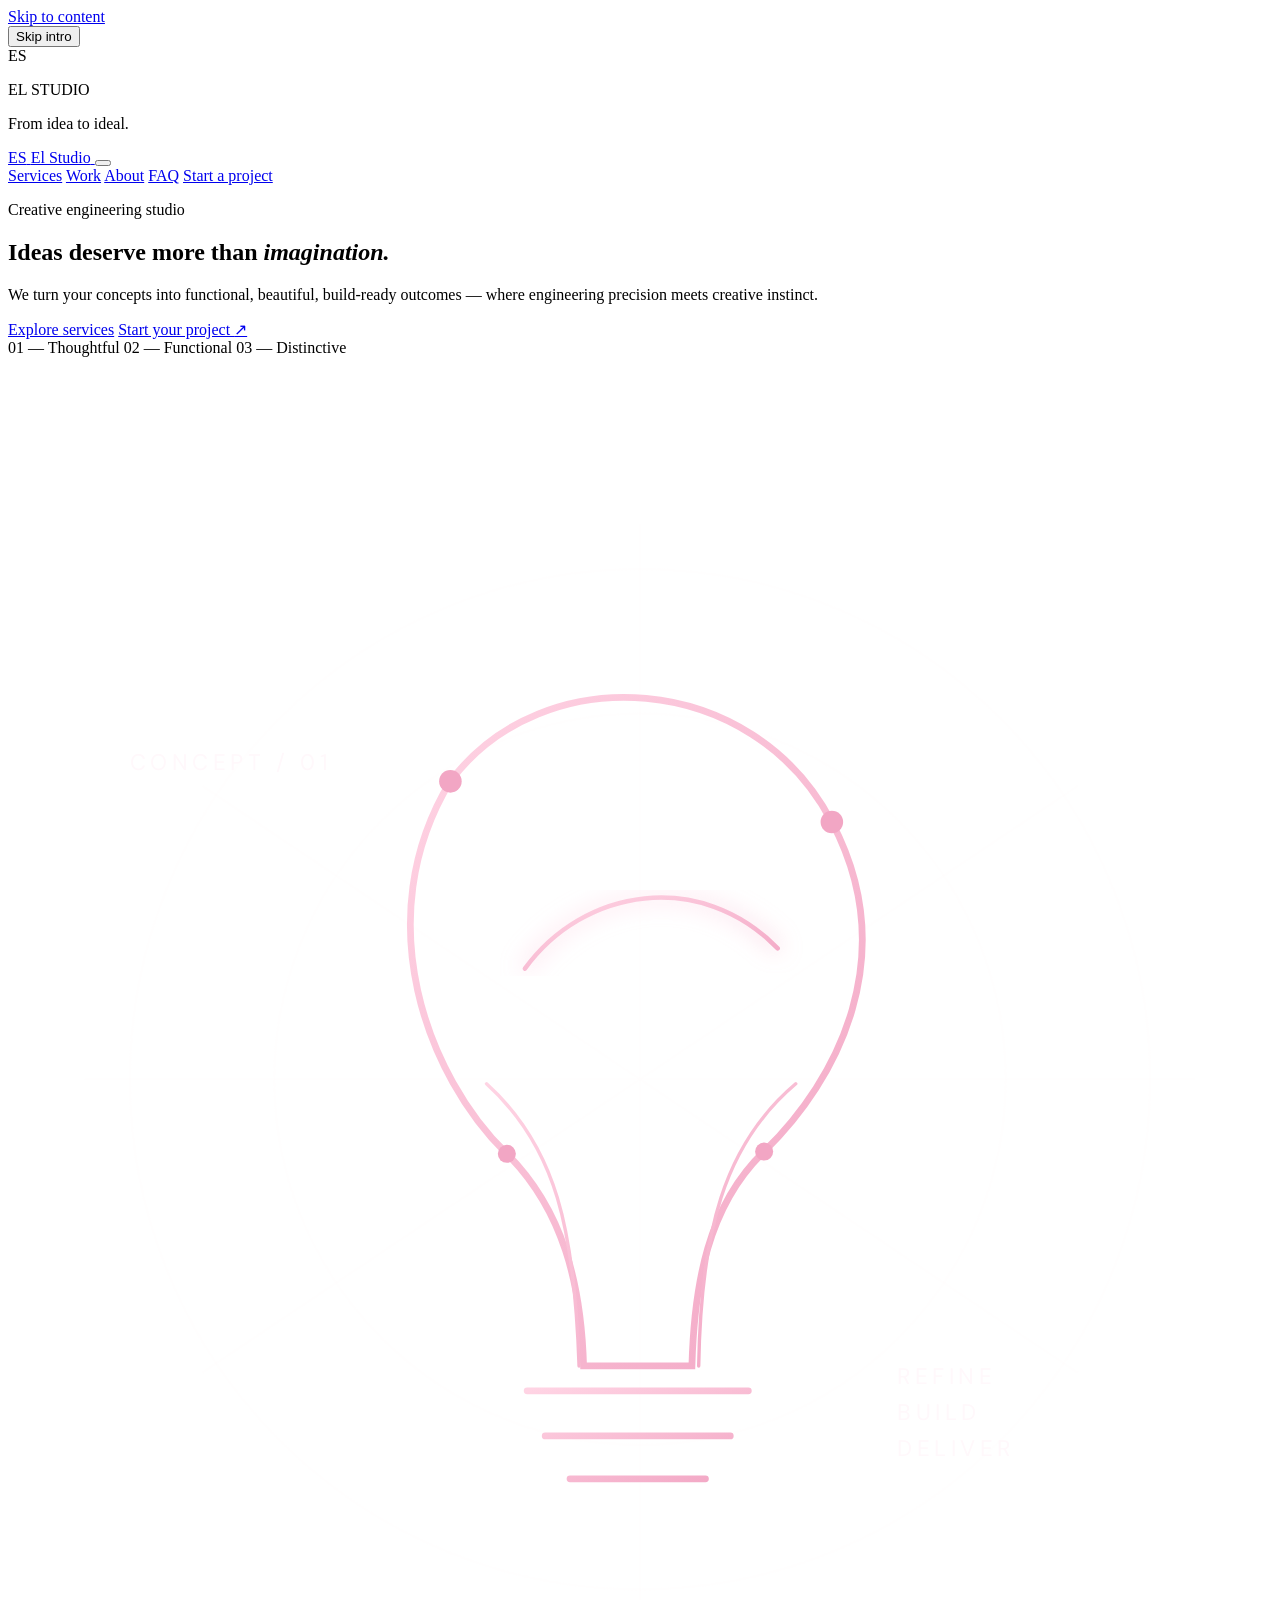
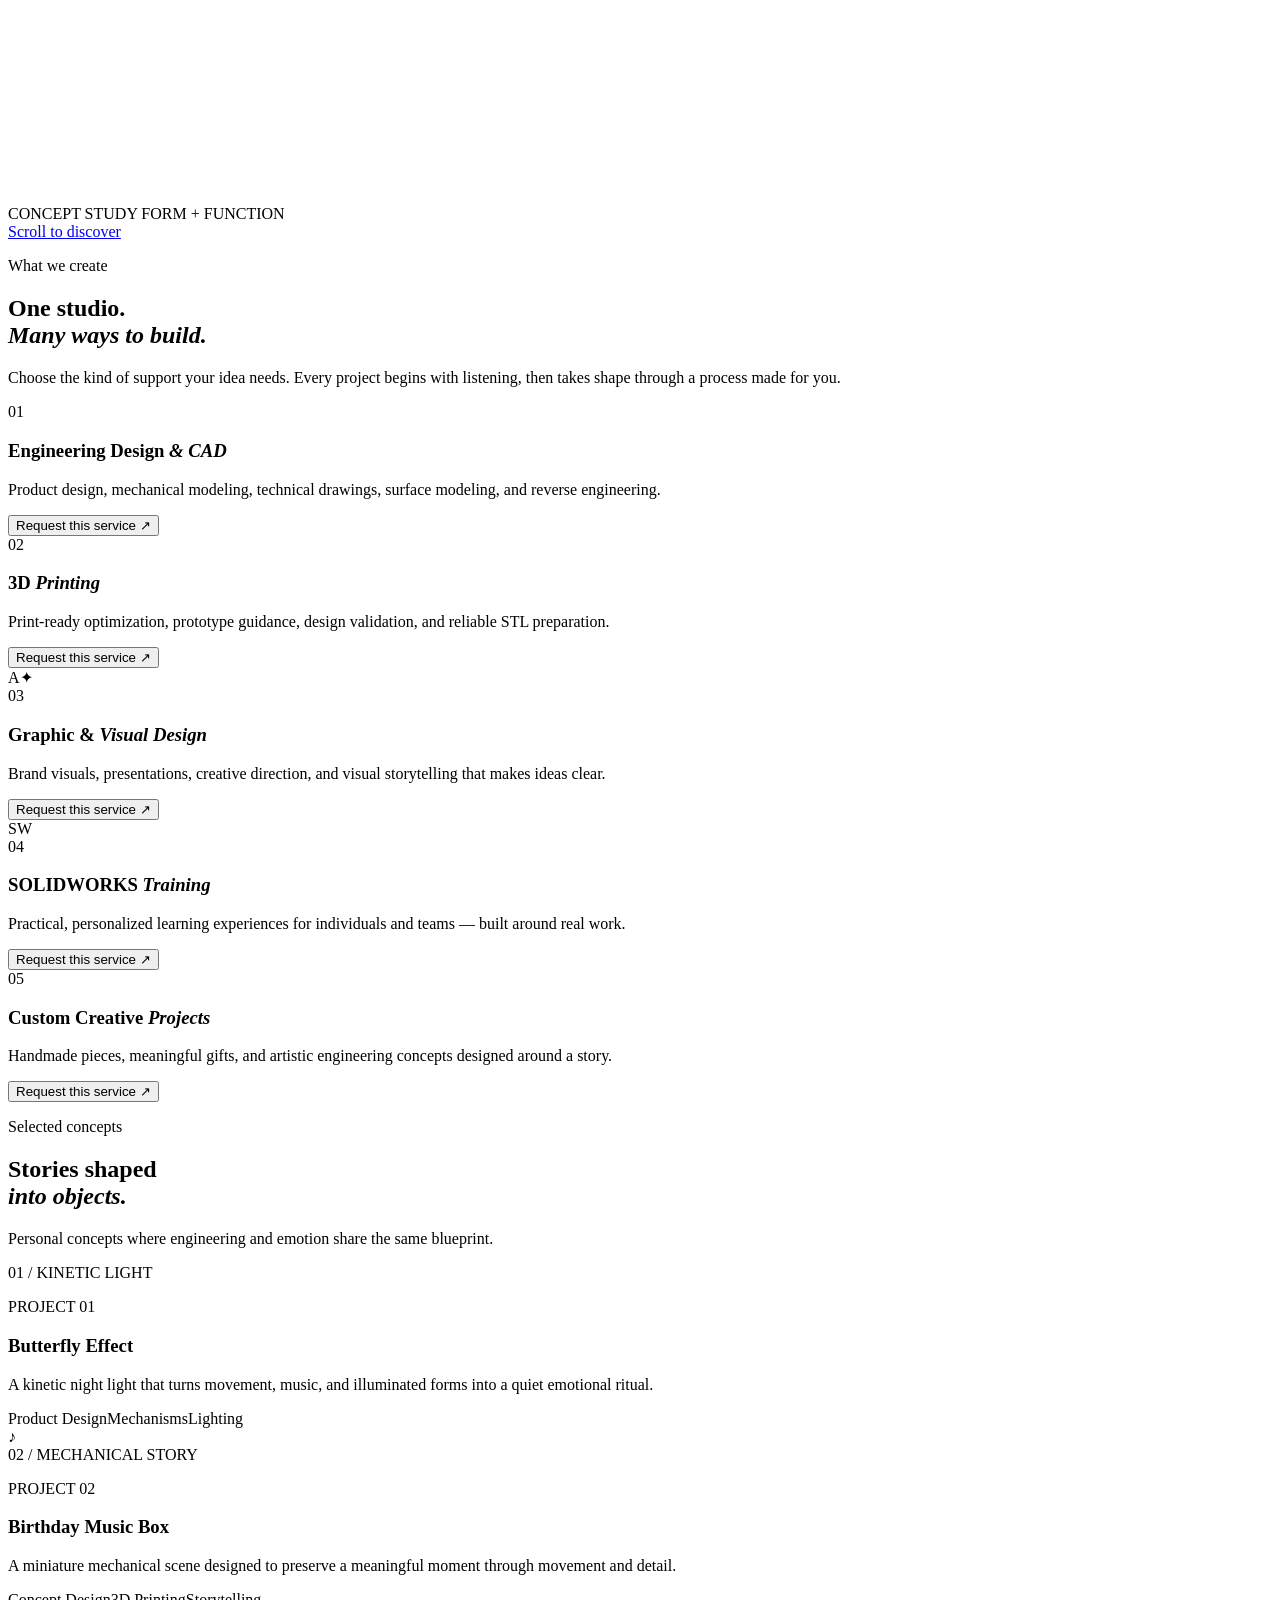
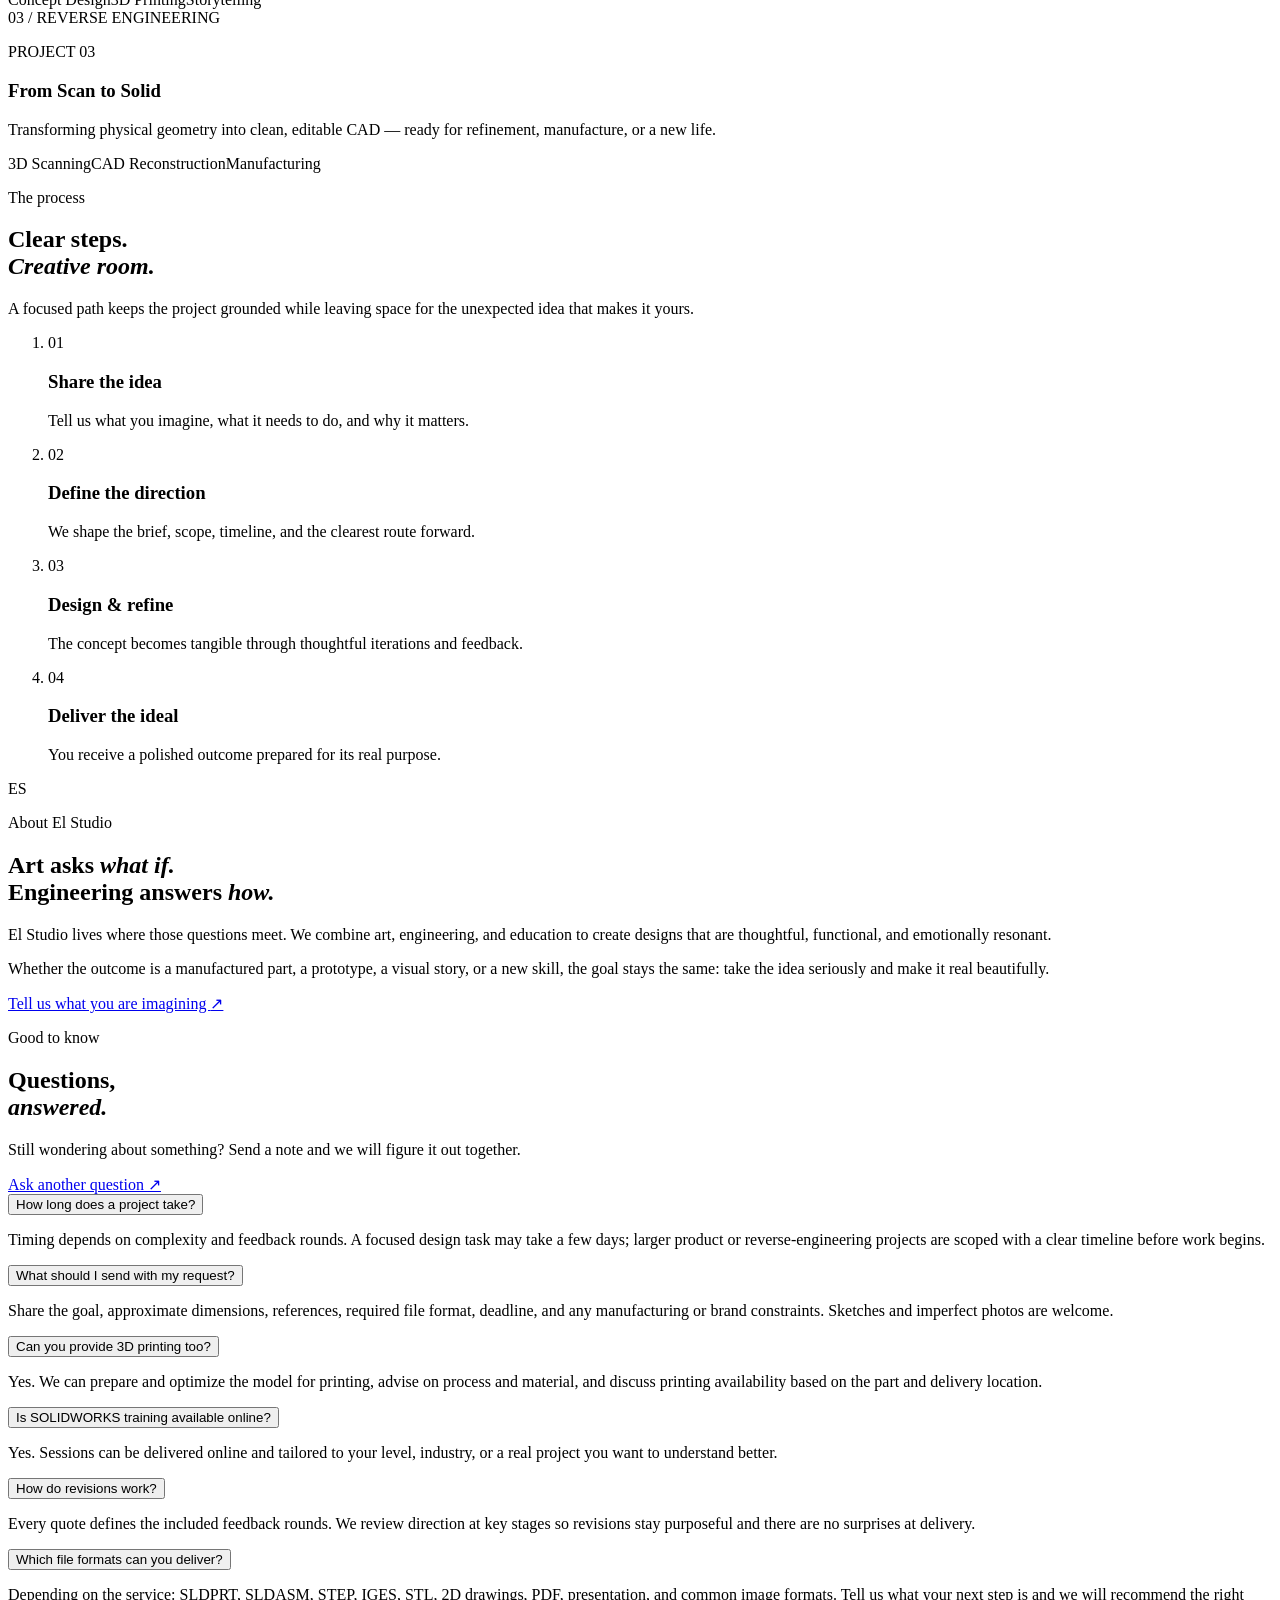
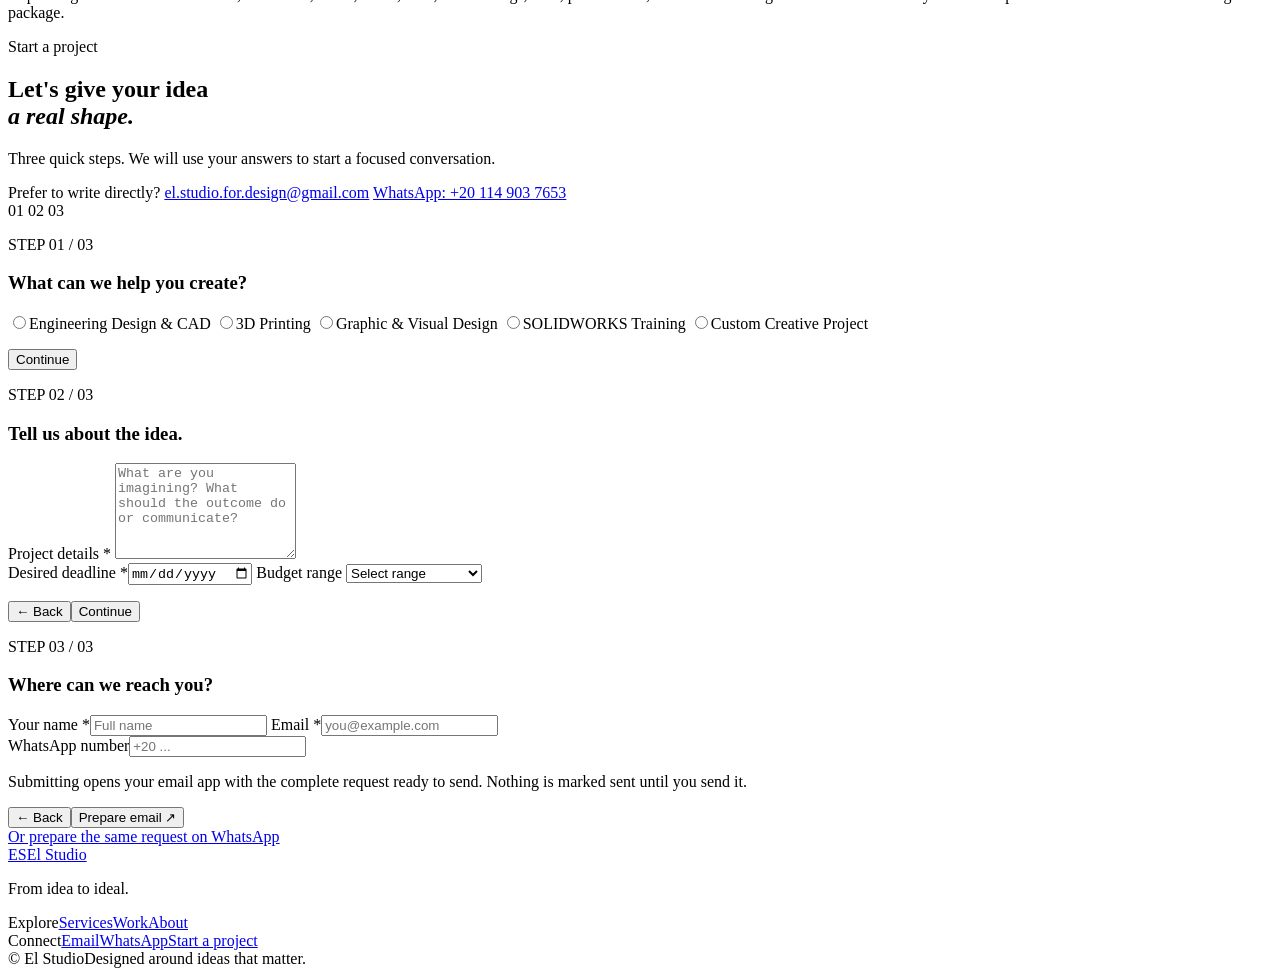
==== index.html @ f514ddbc "Add index.html for El Studio website" ====
<!doctype html>
<html lang="en">
  <head>
    <meta charset="UTF-8" />
    <meta name="viewport" content="width=device-width, initial-scale=1.0" />
    <meta name="theme-color" content="#0b0b0f" />
    <meta
      name="description"
      content="El Studio turns ideas into functional, beautiful, build-ready outcomes through engineering design, 3D printing, visual design, training, and custom creative projects."
    />
    <meta property="og:title" content="El Studio — From idea to ideal" />
    <meta
      property="og:description"
      content="Creative engineering, design, prototyping, and practical training."
    />
    <meta property="og:type" content="website" />
    <title>El Studio — From idea to ideal</title>
    <link rel="preconnect" href="https://fonts.googleapis.com" />
    <link rel="preconnect" href="https://fonts.gstatic.com" crossorigin />
    <link
      href="https://fonts.googleapis.com/css2?family=DM+Sans:wght@400;500;600&family=DM+Serif+Display:ital@0;1&display=swap"
      rel="stylesheet"
    />
    <link rel="stylesheet" href="styles.css" />
  </head>
  <body>
    <a class="skip-link" href="#main">Skip to content</a>

    <div class="intro" id="intro" aria-label="El Studio introduction">
      <button class="intro__skip" id="intro-skip" type="button">Skip intro</button>
      <div class="intro__grid" aria-hidden="true"></div>
      <div class="intro__content">
        <div class="monogram monogram--intro" aria-hidden="true">
          <span>E</span><i></i><span>S</span>
        </div>
        <p class="intro__name">EL STUDIO</p>
        <p class="intro__tagline">From idea to ideal.</p>
      </div>
    </div>

    <header class="site-header" id="site-header">
      <a class="brand" href="#home" aria-label="El Studio home">
        <span class="brand__mark" aria-hidden="true">ES</span>
        <span class="brand__wordmark">El Studio</span>
      </a>
      <button
        class="menu-toggle"
        id="menu-toggle"
        type="button"
        aria-expanded="false"
        aria-controls="site-nav"
        aria-label="Open navigation"
      >
        <span></span><span></span>
      </button>
      <nav class="site-nav" id="site-nav" aria-label="Main navigation">
        <a href="#services">Services</a>
        <a href="#work">Work</a>
        <a href="#about">About</a>
        <a href="#faq">FAQ</a>
        <a class="nav-cta" href="#start">Start a project</a>
      </nav>
    </header>

    <main id="main">
      <section class="hero" id="home">
        <div class="hero__grid" aria-hidden="true"></div>
        <div class="hero__orb hero__orb--one" aria-hidden="true"></div>
        <div class="hero__orb hero__orb--two" aria-hidden="true"></div>
        <div class="container hero__layout">
          <div class="hero__copy reveal">
            <p class="eyebrow"><span></span> Creative engineering studio</p>
            <h1>Ideas deserve more than <em>imagination.</em></h1>
            <p class="hero__lede">
              We turn your concepts into functional, beautiful, build-ready outcomes —
              where engineering precision meets creative instinct.
            </p>
            <div class="hero__actions">
              <a class="button button--pink" href="#services">Explore services</a>
              <a class="button button--ghost" href="#start">Start your project <span>↗</span></a>
            </div>
            <div class="hero__proof" aria-label="Our values">
              <span>01 — Thoughtful</span>
              <span>02 — Functional</span>
              <span>03 — Distinctive</span>
            </div>
          </div>

          <div class="hero-art reveal" aria-label="Abstract engineering drawing">
            <svg viewBox="0 0 560 640" role="img" aria-label="A conceptual product drawn with construction lines">
              <defs>
                <linearGradient id="pinkStroke" x1="0" y1="0" x2="1" y2="1">
                  <stop offset="0" stop-color="#ffd4e4" />
                  <stop offset="1" stop-color="#f2a6c4" />
                </linearGradient>
                <filter id="softGlow">
                  <feGaussianBlur stdDeviation="5" result="blur" />
                  <feMerge><feMergeNode in="blur" /><feMergeNode in="SourceGraphic" /></feMerge>
                </filter>
              </defs>
              <g class="hero-art__construction" fill="none" stroke="rgba(255,248,251,.2)" stroke-width="1">
                <circle cx="280" cy="320" r="226" />
                <circle cx="280" cy="320" r="162" />
                <line x1="34" y1="320" x2="526" y2="320" />
                <line x1="280" y1="74" x2="280" y2="566" />
                <path d="M86 190 474 450M86 450 474 190" />
              </g>
              <g class="hero-art__object" fill="none" stroke="url(#pinkStroke)" stroke-linecap="round">
                <path d="M196 188C237 133 330 139 365 206c31 59 3 114-30 146-25 24-31 59-32 95h-48c-1-36-9-69-34-94-35-34-62-104-25-165Z" stroke-width="3" />
                <path d="M230 458h98M238 478h82M249 497h60" stroke-width="3" />
                <path d="M253 447c-2-60-10-97-41-125M306 447c1-59 11-98 43-125" stroke-width="1.5" />
                <path d="M229 271c26-36 78-44 112-9" stroke-width="2" filter="url(#softGlow)" />
              </g>
              <g fill="#f2a6c4" class="hero-art__points">
                <circle cx="196" cy="188" r="5" /><circle cx="365" cy="206" r="5" />
                <circle cx="221" cy="353" r="4" /><circle cx="335" cy="352" r="4" />
              </g>
              <g class="hero-art__labels" fill="#fff8fb" font-family="DM Sans, sans-serif" font-size="10" letter-spacing="2">
                <text x="54" y="183">CONCEPT / 01</text>
                <text x="394" y="455">REFINE</text>
                <text x="394" y="471">BUILD</text>
                <text x="394" y="487">DELIVER</text>
              </g>
            </svg>
            <div class="hero-art__caption">
              <span>CONCEPT STUDY</span>
              <span>FORM + FUNCTION</span>
            </div>
          </div>
        </div>
        <a class="scroll-cue" href="#services"><span>Scroll to discover</span><i></i></a>
      </section>

      <section class="services section" id="services">
        <div class="container">
          <div class="section-heading reveal">
            <div>
              <p class="eyebrow eyebrow--dark"><span></span> What we create</p>
              <h2>One studio.<br /><em>Many ways to build.</em></h2>
            </div>
            <p>
              Choose the kind of support your idea needs. Every project begins with
              listening, then takes shape through a process made for you.
            </p>
          </div>

          <div class="service-grid">
            <article class="service-card service-card--featured reveal">
              <div class="service-card__visual visual-cad" aria-hidden="true">
                <span class="visual-cad__cube"></span><i></i><b></b>
              </div>
              <div class="service-card__number">01</div>
              <h3>Engineering Design <em>&amp; CAD</em></h3>
              <p>Product design, mechanical modeling, technical drawings, surface modeling, and reverse engineering.</p>
              <button class="service-request" type="button" data-service="Engineering Design & CAD">Request this service <span>↗</span></button>
            </article>

            <article class="service-card reveal">
              <div class="service-card__visual visual-layers" aria-hidden="true"><i></i><i></i><i></i><i></i></div>
              <div class="service-card__number">02</div>
              <h3>3D <em>Printing</em></h3>
              <p>Print-ready optimization, prototype guidance, design validation, and reliable STL preparation.</p>
              <button class="service-request" type="button" data-service="3D Printing">Request this service <span>↗</span></button>
            </article>

            <article class="service-card reveal">
              <div class="service-card__visual visual-type" aria-hidden="true"><span>A</span><span>✦</span></div>
              <div class="service-card__number">03</div>
              <h3>Graphic &amp; <em>Visual Design</em></h3>
              <p>Brand visuals, presentations, creative direction, and visual storytelling that makes ideas clear.</p>
              <button class="service-request" type="button" data-service="Graphic & Visual Design">Request this service <span>↗</span></button>
            </article>

            <article class="service-card reveal">
              <div class="service-card__visual visual-orbit" aria-hidden="true"><i></i><i></i><span>SW</span></div>
              <div class="service-card__number">04</div>
              <h3>SOLIDWORKS <em>Training</em></h3>
              <p>Practical, personalized learning experiences for individuals and teams — built around real work.</p>
              <button class="service-request" type="button" data-service="SOLIDWORKS Training">Request this service <span>↗</span></button>
            </article>

            <article class="service-card service-card--wide reveal">
              <div class="service-card__visual visual-butterfly" aria-hidden="true"><i></i><i></i><span></span></div>
              <div class="service-card__number">05</div>
              <div>
                <h3>Custom Creative <em>Projects</em></h3>
                <p>Handmade pieces, meaningful gifts, and artistic engineering concepts designed around a story.</p>
              </div>
              <button class="service-request" type="button" data-service="Custom Creative Project">Request this service <span>↗</span></button>
            </article>
          </div>
        </div>
      </section>

      <section class="work section section--dark" id="work">
        <div class="container">
          <div class="section-heading section-heading--dark reveal">
            <div>
              <p class="eyebrow"><span></span> Selected concepts</p>
              <h2>Stories shaped<br /><em>into objects.</em></h2>
            </div>
            <p>Personal concepts where engineering and emotion share the same blueprint.</p>
          </div>

          <div class="work-list">
            <article class="work-card reveal">
              <div class="work-card__art art-butterfly" aria-hidden="true">
                <div class="art-butterfly__wing art-butterfly__wing--left"></div>
                <div class="art-butterfly__wing art-butterfly__wing--right"></div>
                <div class="art-butterfly__body"></div>
                <div class="art-butterfly__orb"></div>
                <span>01 / KINETIC LIGHT</span>
              </div>
              <div class="work-card__copy">
                <p class="work-card__index">PROJECT 01</p>
                <h3>Butterfly Effect</h3>
                <p>A kinetic night light that turns movement, music, and illuminated forms into a quiet emotional ritual.</p>
                <div class="tags"><span>Product Design</span><span>Mechanisms</span><span>Lighting</span></div>
              </div>
            </article>

            <article class="work-card work-card--reverse reveal">
              <div class="work-card__art art-music" aria-hidden="true">
                <div class="art-music__stage"></div><div class="art-music__gift"></div>
                <div class="art-music__dome"></div><div class="art-music__note">♪</div>
                <span>02 / MECHANICAL STORY</span>
              </div>
              <div class="work-card__copy">
                <p class="work-card__index">PROJECT 02</p>
                <h3>Birthday Music Box</h3>
                <p>A miniature mechanical scene designed to preserve a meaningful moment through movement and detail.</p>
                <div class="tags"><span>Concept Design</span><span>3D Printing</span><span>Storytelling</span></div>
              </div>
            </article>

            <article class="work-card reveal">
              <div class="work-card__art art-scan" aria-hidden="true">
                <div class="art-scan__mesh"></div><div class="art-scan__solid"></div><div class="art-scan__beam"></div>
                <span>03 / REVERSE ENGINEERING</span>
              </div>
              <div class="work-card__copy">
                <p class="work-card__index">PROJECT 03</p>
                <h3>From Scan to Solid</h3>
                <p>Transforming physical geometry into clean, editable CAD — ready for refinement, manufacture, or a new life.</p>
                <div class="tags"><span>3D Scanning</span><span>CAD Reconstruction</span><span>Manufacturing</span></div>
              </div>
            </article>
          </div>
        </div>
      </section>

      <section class="process section" id="process">
        <div class="container">
          <div class="section-heading reveal">
            <div>
              <p class="eyebrow eyebrow--dark"><span></span> The process</p>
              <h2>Clear steps.<br /><em>Creative room.</em></h2>
            </div>
            <p>A focused path keeps the project grounded while leaving space for the unexpected idea that makes it yours.</p>
          </div>
          <ol class="process-list">
            <li class="reveal"><span>01</span><div><h3>Share the idea</h3><p>Tell us what you imagine, what it needs to do, and why it matters.</p></div></li>
            <li class="reveal"><span>02</span><div><h3>Define the direction</h3><p>We shape the brief, scope, timeline, and the clearest route forward.</p></div></li>
            <li class="reveal"><span>03</span><div><h3>Design &amp; refine</h3><p>The concept becomes tangible through thoughtful iterations and feedback.</p></div></li>
            <li class="reveal"><span>04</span><div><h3>Deliver the ideal</h3><p>You receive a polished outcome prepared for its real purpose.</p></div></li>
          </ol>
        </div>
      </section>

      <section class="about section" id="about">
        <div class="about__line" aria-hidden="true"></div>
        <div class="container about__layout">
          <div class="about__mark reveal" aria-hidden="true"><span>ES</span></div>
          <div class="about__copy reveal">
            <p class="eyebrow"><span></span> About El Studio</p>
            <h2>Art asks <em>what if.</em><br />Engineering answers <em>how.</em></h2>
            <p class="about__lead">
              El Studio lives where those questions meet. We combine art, engineering,
              and education to create designs that are thoughtful, functional, and emotionally resonant.
            </p>
            <p>
              Whether the outcome is a manufactured part, a prototype, a visual story,
              or a new skill, the goal stays the same: take the idea seriously and make it real beautifully.
            </p>
            <a class="text-link" href="#start">Tell us what you are imagining <span>↗</span></a>
          </div>
        </div>
      </section>

      <section class="faq section" id="faq">
        <div class="container faq__layout">
          <div class="faq__intro reveal">
            <p class="eyebrow eyebrow--dark"><span></span> Good to know</p>
            <h2>Questions,<br /><em>answered.</em></h2>
            <p>Still wondering about something? Send a note and we will figure it out together.</p>
            <a class="text-link text-link--dark" href="mailto:el.studio.for.design@gmail.com">Ask another question <span>↗</span></a>
          </div>
          <div class="accordion reveal">
            <article class="faq-item">
              <button type="button" aria-expanded="false"><span>How long does a project take?</span><i></i></button>
              <div class="faq-answer"><p>Timing depends on complexity and feedback rounds. A focused design task may take a few days; larger product or reverse-engineering projects are scoped with a clear timeline before work begins.</p></div>
            </article>
            <article class="faq-item">
              <button type="button" aria-expanded="false"><span>What should I send with my request?</span><i></i></button>
              <div class="faq-answer"><p>Share the goal, approximate dimensions, references, required file format, deadline, and any manufacturing or brand constraints. Sketches and imperfect photos are welcome.</p></div>
            </article>
            <article class="faq-item">
              <button type="button" aria-expanded="false"><span>Can you provide 3D printing too?</span><i></i></button>
              <div class="faq-answer"><p>Yes. We can prepare and optimize the model for printing, advise on process and material, and discuss printing availability based on the part and delivery location.</p></div>
            </article>
            <article class="faq-item">
              <button type="button" aria-expanded="false"><span>Is SOLIDWORKS training available online?</span><i></i></button>
              <div class="faq-answer"><p>Yes. Sessions can be delivered online and tailored to your level, industry, or a real project you want to understand better.</p></div>
            </article>
            <article class="faq-item">
              <button type="button" aria-expanded="false"><span>How do revisions work?</span><i></i></button>
              <div class="faq-answer"><p>Every quote defines the included feedback rounds. We review direction at key stages so revisions stay purposeful and there are no surprises at delivery.</p></div>
            </article>
            <article class="faq-item">
              <button type="button" aria-expanded="false"><span>Which file formats can you deliver?</span><i></i></button>
              <div class="faq-answer"><p>Depending on the service: SLDPRT, SLDASM, STEP, IGES, STL, 2D drawings, PDF, presentation, and common image formats. Tell us what your next step is and we will recommend the right package.</p></div>
            </article>
          </div>
        </div>
      </section>

      <section class="start section section--dark" id="start">
        <div class="start__orbit start__orbit--one" aria-hidden="true"></div>
        <div class="start__orbit start__orbit--two" aria-hidden="true"></div>
        <div class="container start__layout">
          <div class="start__intro reveal">
            <p class="eyebrow"><span></span> Start a project</p>
            <h2>Let's give your idea<br /><em>a real shape.</em></h2>
            <p>Three quick steps. We will use your answers to start a focused conversation.</p>
            <div class="start__contact">
              <span>Prefer to write directly?</span>
              <a href="mailto:el.studio.for.design@gmail.com">el.studio.for.design@gmail.com</a>
              <a href="https://wa.me/201149037653" target="_blank" rel="noreferrer">WhatsApp: +20 114 903 7653</a>
            </div>
          </div>

          <form class="project-form reveal" id="project-form" novalidate>
            <div class="form-progress" aria-label="Form progress">
              <span class="is-active" data-progress="1">01</span><i></i>
              <span data-progress="2">02</span><i></i>
              <span data-progress="3">03</span>
            </div>

            <div class="form-step is-active" data-step="1">
              <p class="form-step__label">STEP 01 / 03</p>
              <h3>What can we help you create?</h3>
              <div class="service-options">
                <label><input type="radio" name="service" value="Engineering Design & CAD" required /><span>Engineering Design &amp; CAD</span></label>
                <label><input type="radio" name="service" value="3D Printing" /><span>3D Printing</span></label>
                <label><input type="radio" name="service" value="Graphic & Visual Design" /><span>Graphic &amp; Visual Design</span></label>
                <label><input type="radio" name="service" value="SOLIDWORKS Training" /><span>SOLIDWORKS Training</span></label>
                <label><input type="radio" name="service" value="Custom Creative Project" /><span>Custom Creative Project</span></label>
              </div>
              <p class="form-error" id="service-error" role="alert"></p>
              <div class="form-actions"><span></span><button class="button button--pink next-step" type="button">Continue</button></div>
            </div>

            <div class="form-step" data-step="2">
              <p class="form-step__label">STEP 02 / 03</p>
              <h3>Tell us about the idea.</h3>
              <label class="field field--full">
                <span>Project details *</span>
                <textarea name="details" rows="6" required placeholder="What are you imagining? What should the outcome do or communicate?"></textarea>
              </label>
              <div class="field-row">
                <label class="field"><span>Desired deadline *</span><input type="date" name="deadline" required /></label>
                <label class="field"><span>Budget range</span>
                  <select name="budget">
                    <option value="Not specified">Select range</option>
                    <option value="Under EGP 2,000">Under EGP 2,000</option>
                    <option value="EGP 2,000–5,000">EGP 2,000–5,000</option>
                    <option value="EGP 5,000–10,000">EGP 5,000–10,000</option>
                    <option value="EGP 10,000+">EGP 10,000+</option>
                    <option value="Let's discuss">Let's discuss</option>
                  </select>
                </label>
              </div>
              <p class="form-error" id="details-error" role="alert"></p>
              <div class="form-actions"><button class="back-step" type="button">← Back</button><button class="button button--pink next-step" type="button">Continue</button></div>
            </div>

            <div class="form-step" data-step="3">
              <p class="form-step__label">STEP 03 / 03</p>
              <h3>Where can we reach you?</h3>
              <div class="field-row">
                <label class="field"><span>Your name *</span><input type="text" name="name" autocomplete="name" required placeholder="Full name" /></label>
                <label class="field"><span>Email *</span><input type="email" name="email" autocomplete="email" required placeholder="you@example.com" /></label>
              </div>
              <label class="field field--full"><span>WhatsApp number</span><input type="tel" name="phone" autocomplete="tel" placeholder="+20 ..." /></label>
              <p class="form-note">Submitting opens your email app with the complete request ready to send. Nothing is marked sent until you send it.</p>
              <p class="form-error" id="contact-error" role="alert"></p>
              <div class="form-actions"><button class="back-step" type="button">← Back</button><button class="button button--pink" type="submit">Prepare email <span>↗</span></button></div>
              <a class="whatsapp-submit" id="whatsapp-submit" href="#" target="_blank" rel="noreferrer">Or prepare the same request on WhatsApp</a>
            </div>
          </form>
        </div>
      </section>
    </main>

    <footer class="footer">
      <div class="container footer__top">
        <div>
          <a class="brand brand--footer" href="#home"><span class="brand__mark">ES</span><span class="brand__wordmark">El Studio</span></a>
          <p>From idea to ideal.</p>
        </div>
        <div class="footer__links">
          <div><span>Explore</span><a href="#services">Services</a><a href="#work">Work</a><a href="#about">About</a></div>
          <div><span>Connect</span><a href="mailto:el.studio.for.design@gmail.com">Email</a><a href="https://wa.me/201149037653" target="_blank" rel="noreferrer">WhatsApp</a><a href="#start">Start a project</a></div>
        </div>
      </div>
      <div class="container footer__bottom"><span>© <span id="year"></span> El Studio</span><span>Designed around ideas that matter.</span></div>
    </footer>

    <div class="toast" id="toast" role="status" aria-live="polite"></div>
    <script src="script.js"></script>
  </body>
</html>
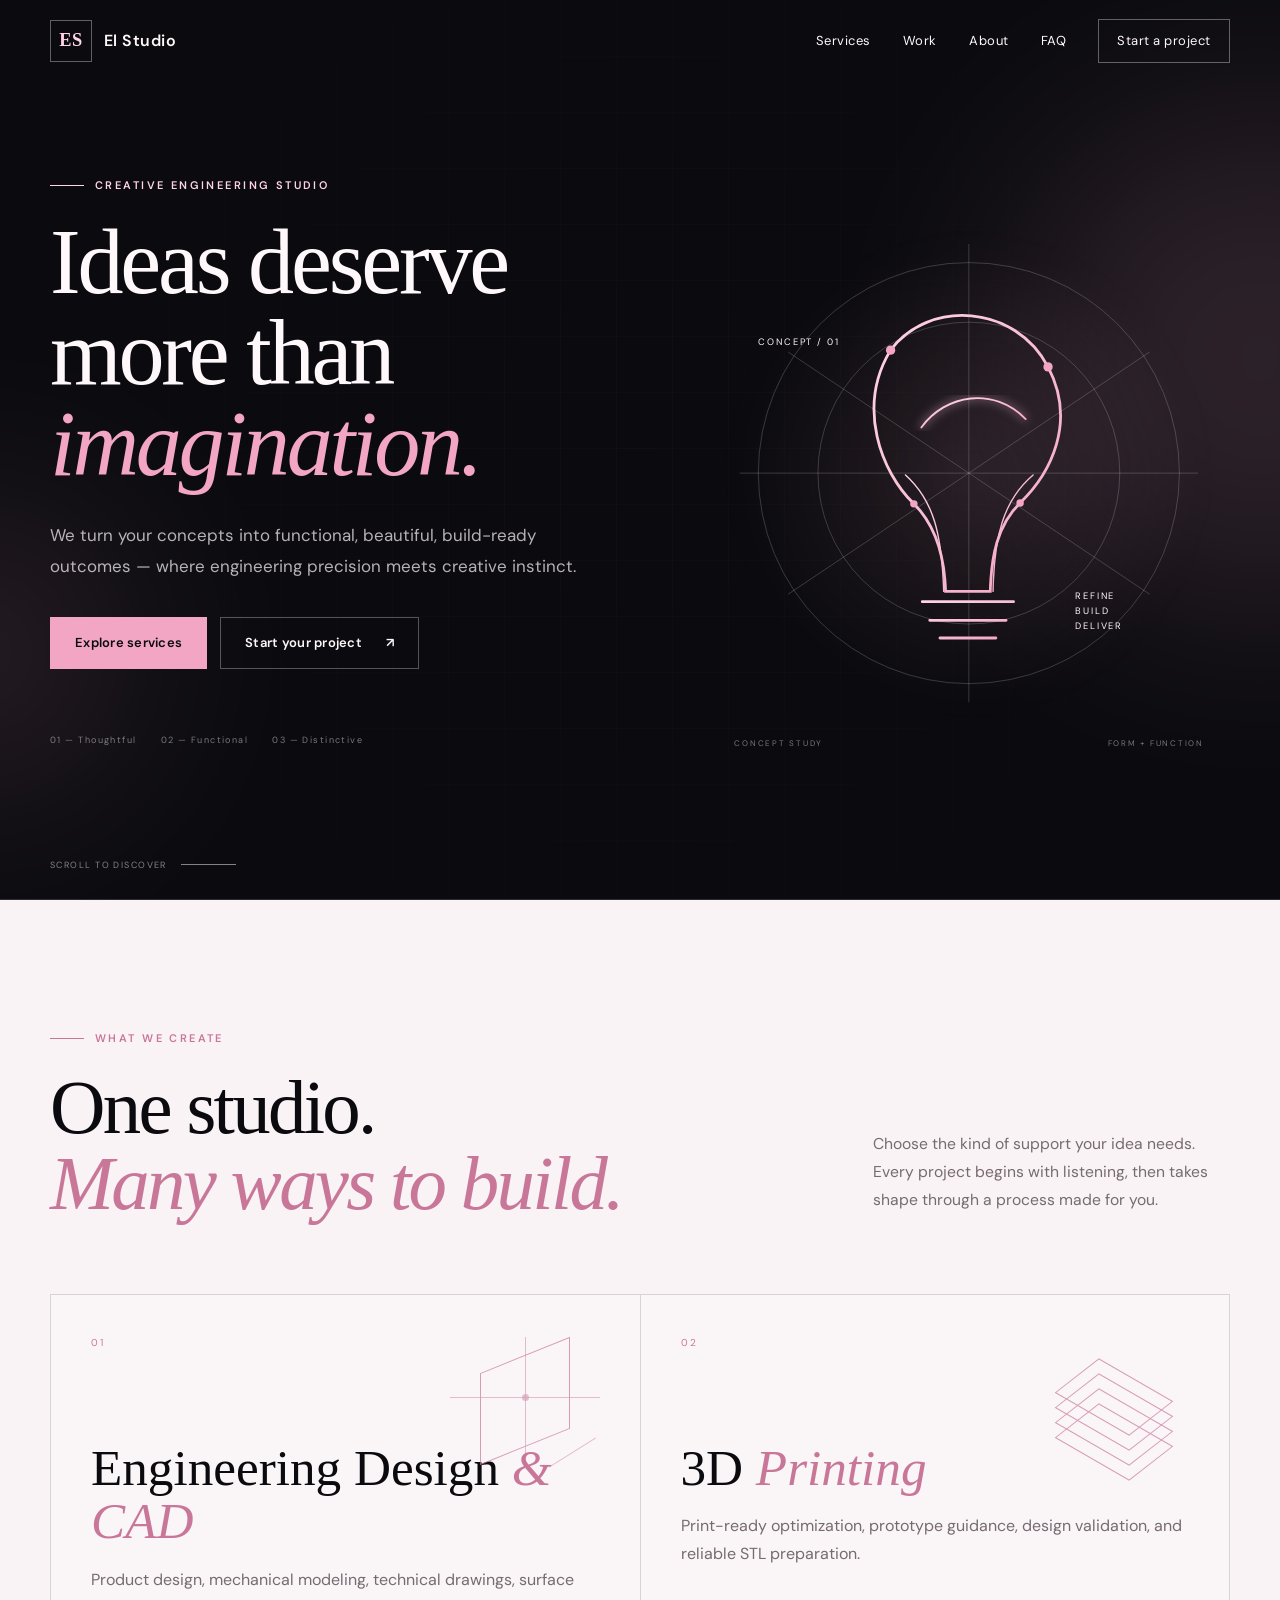
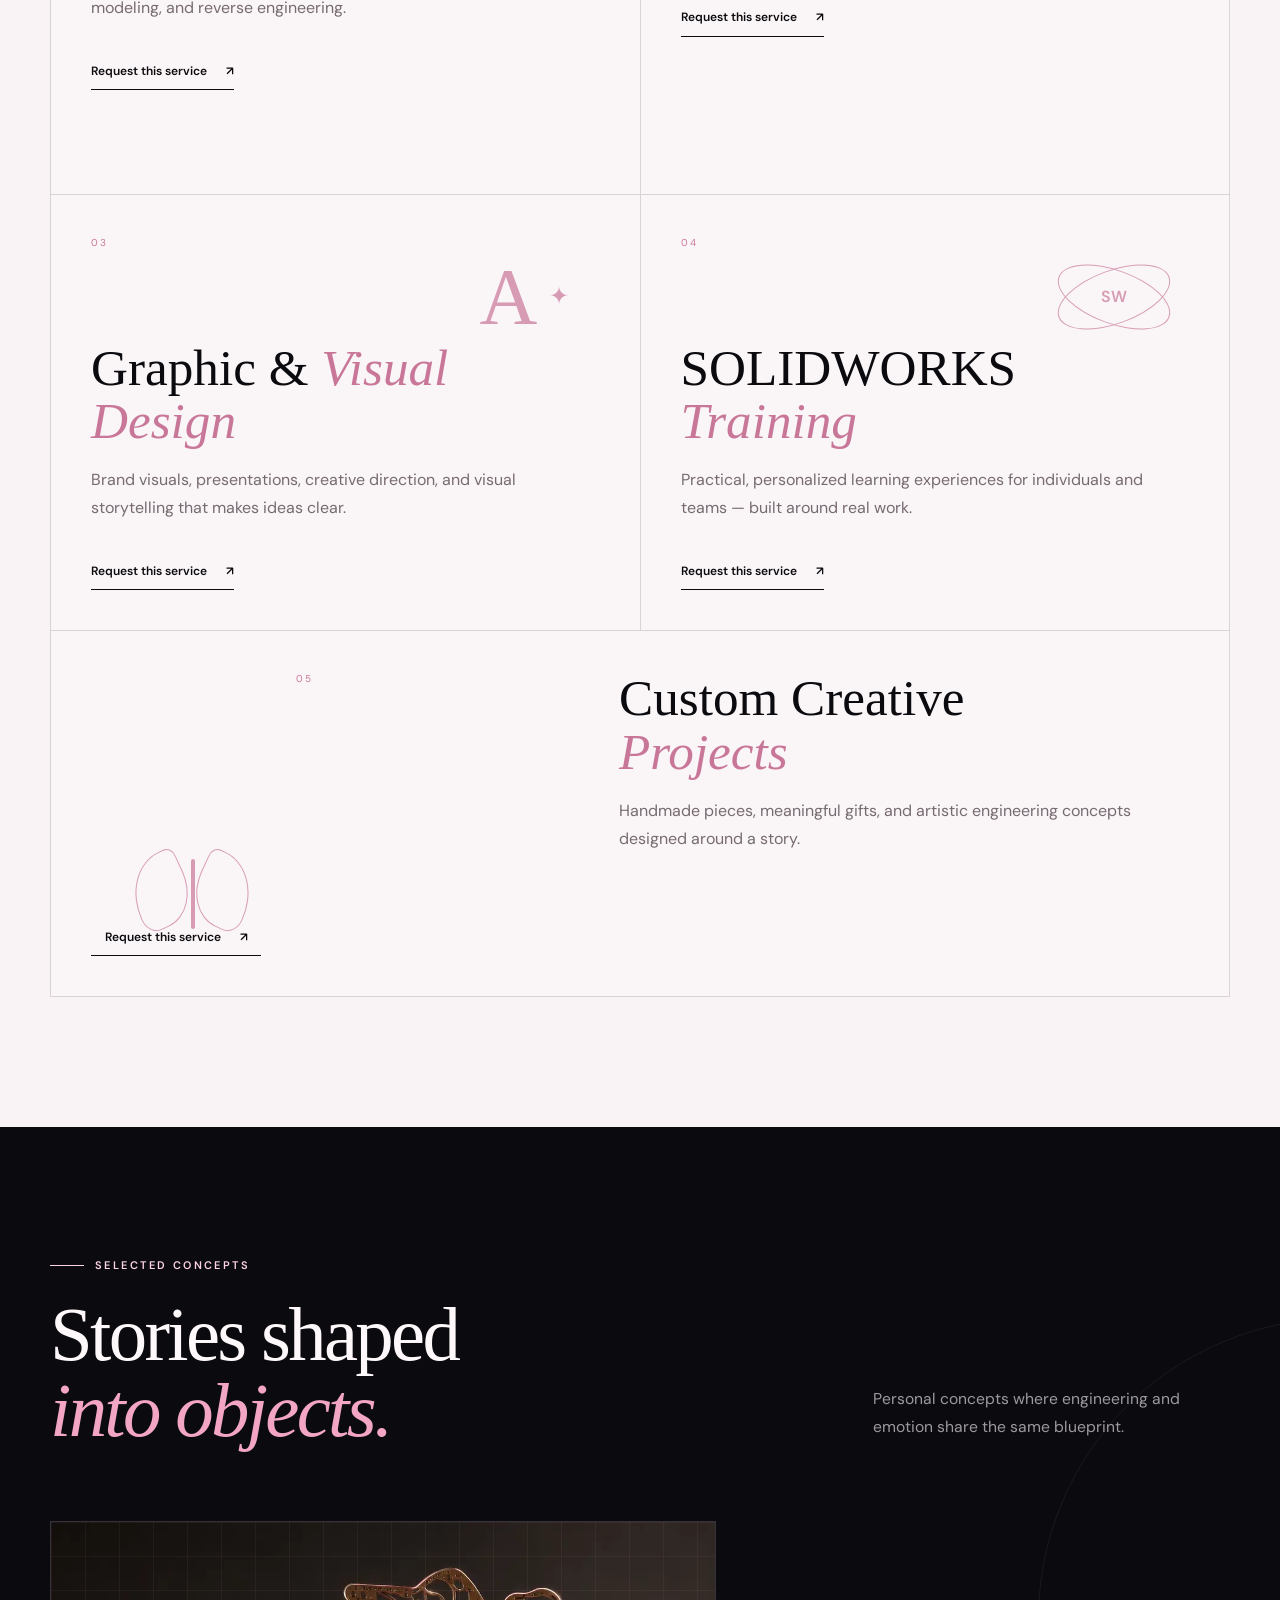
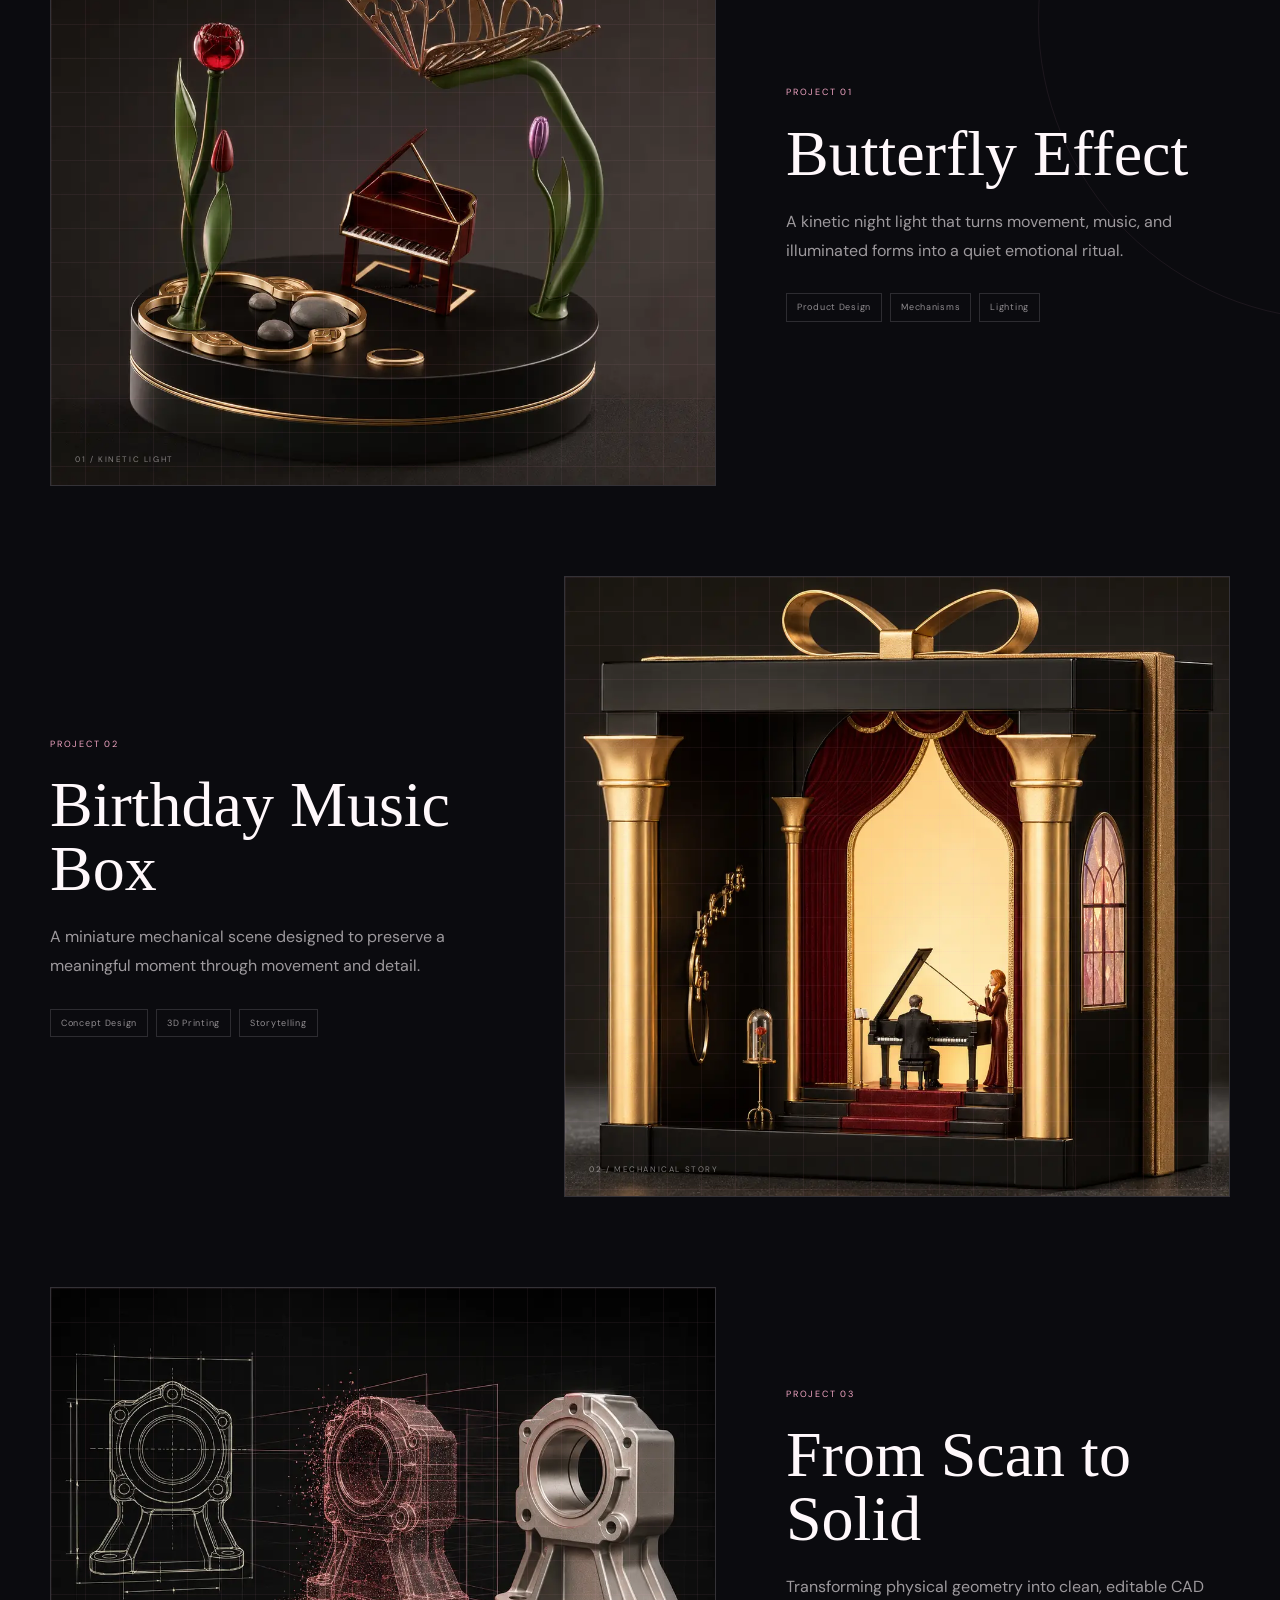
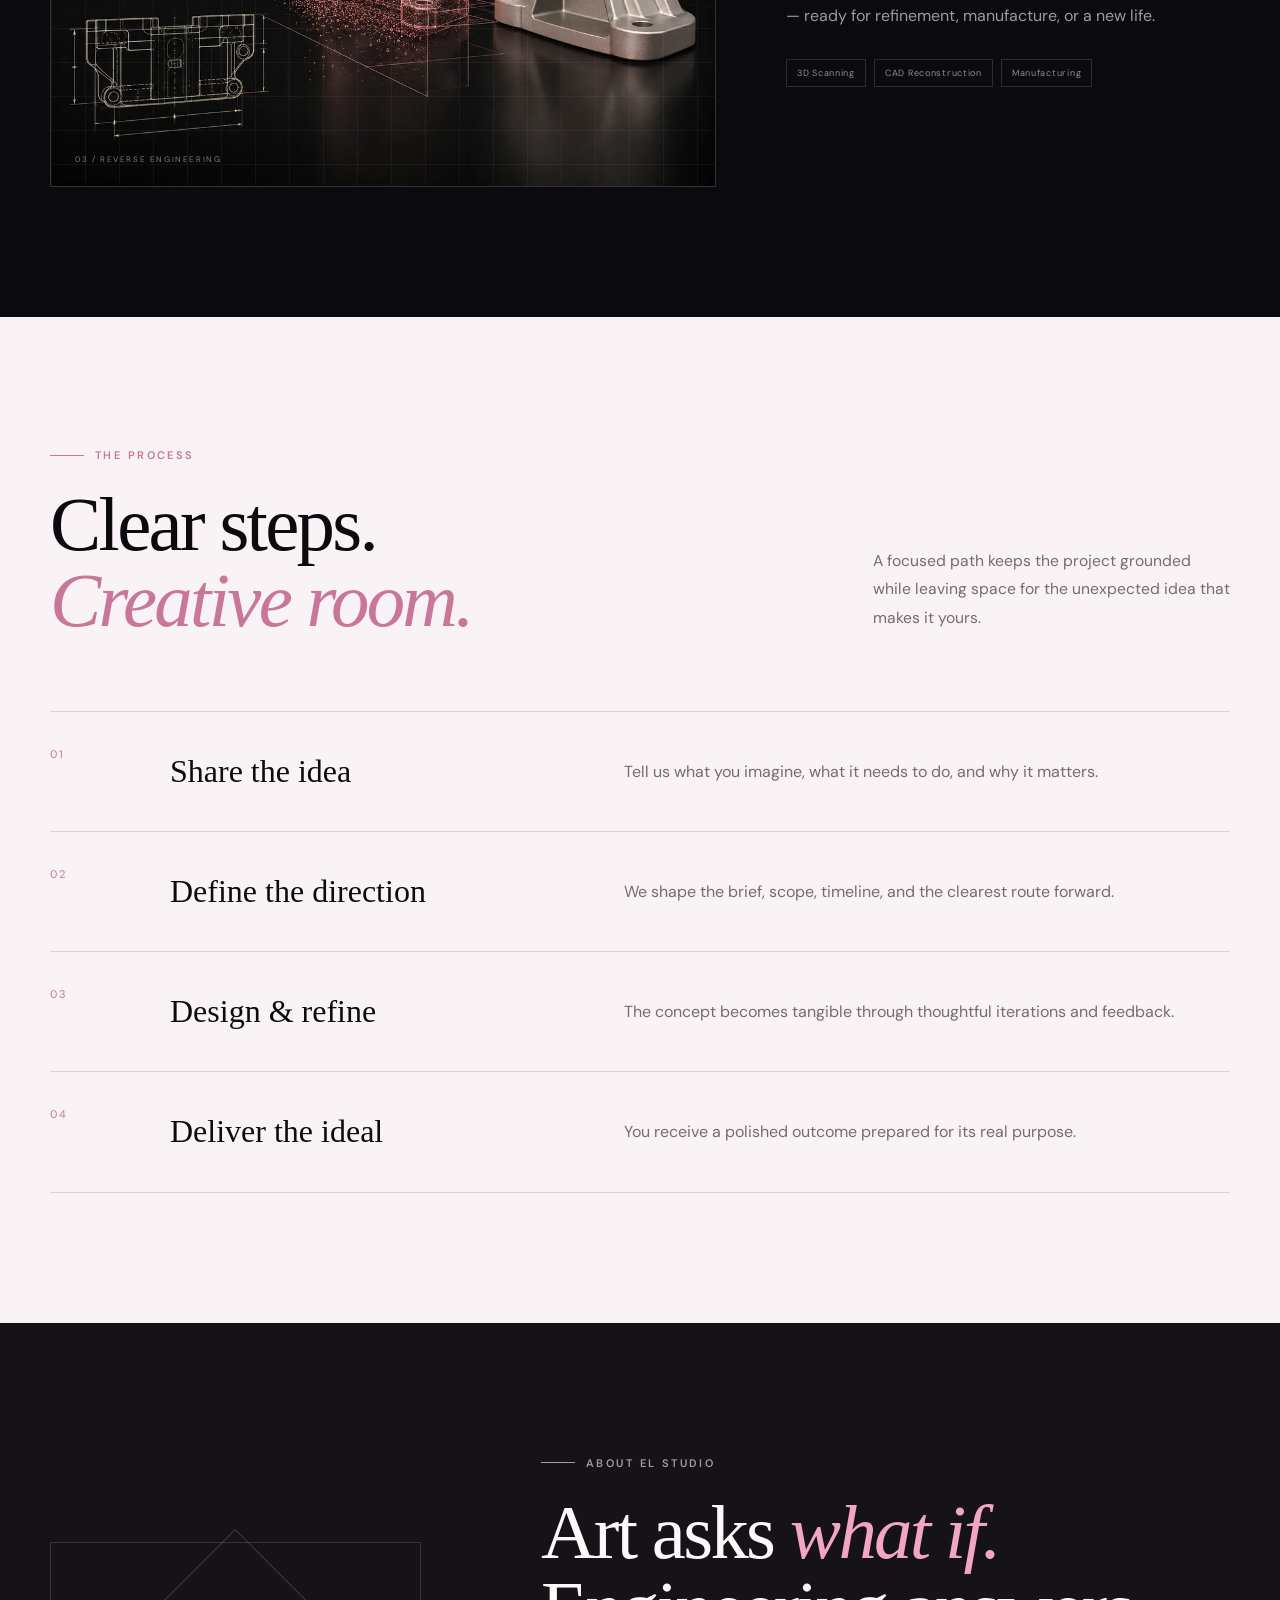
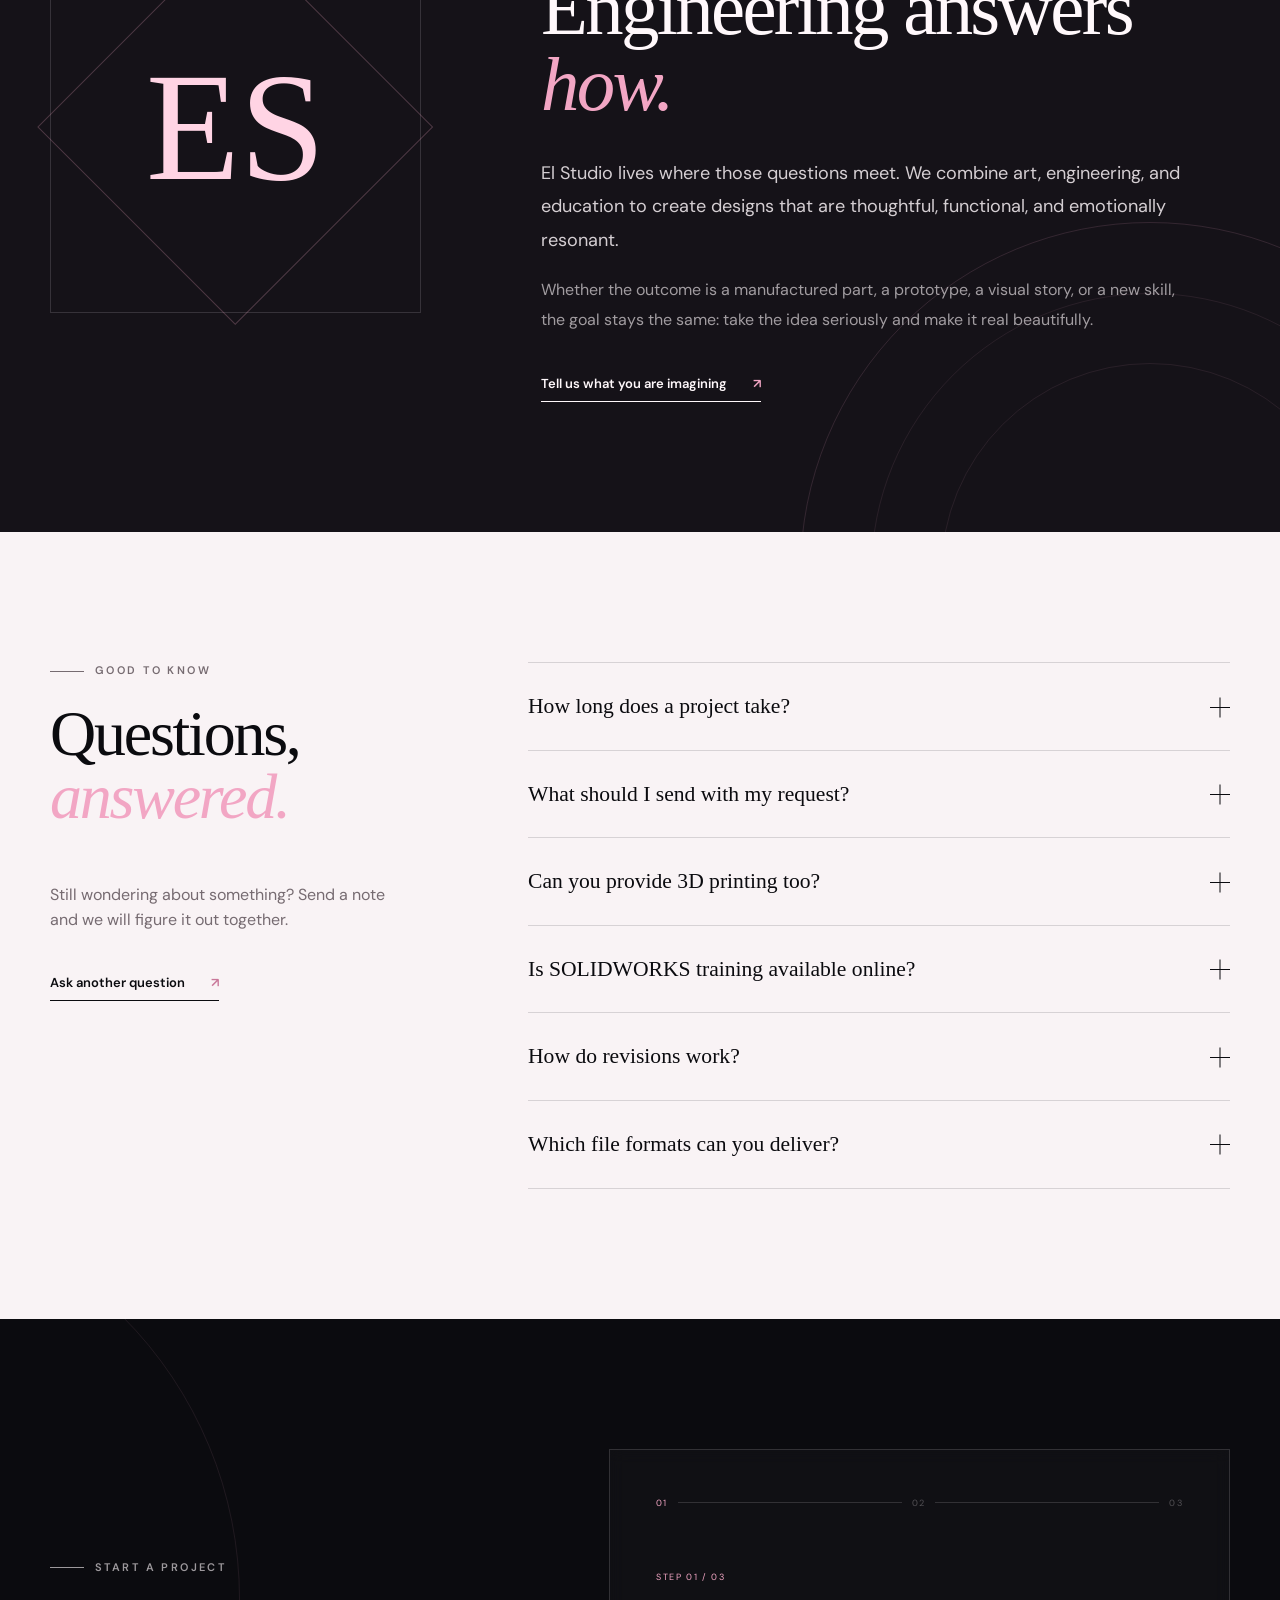
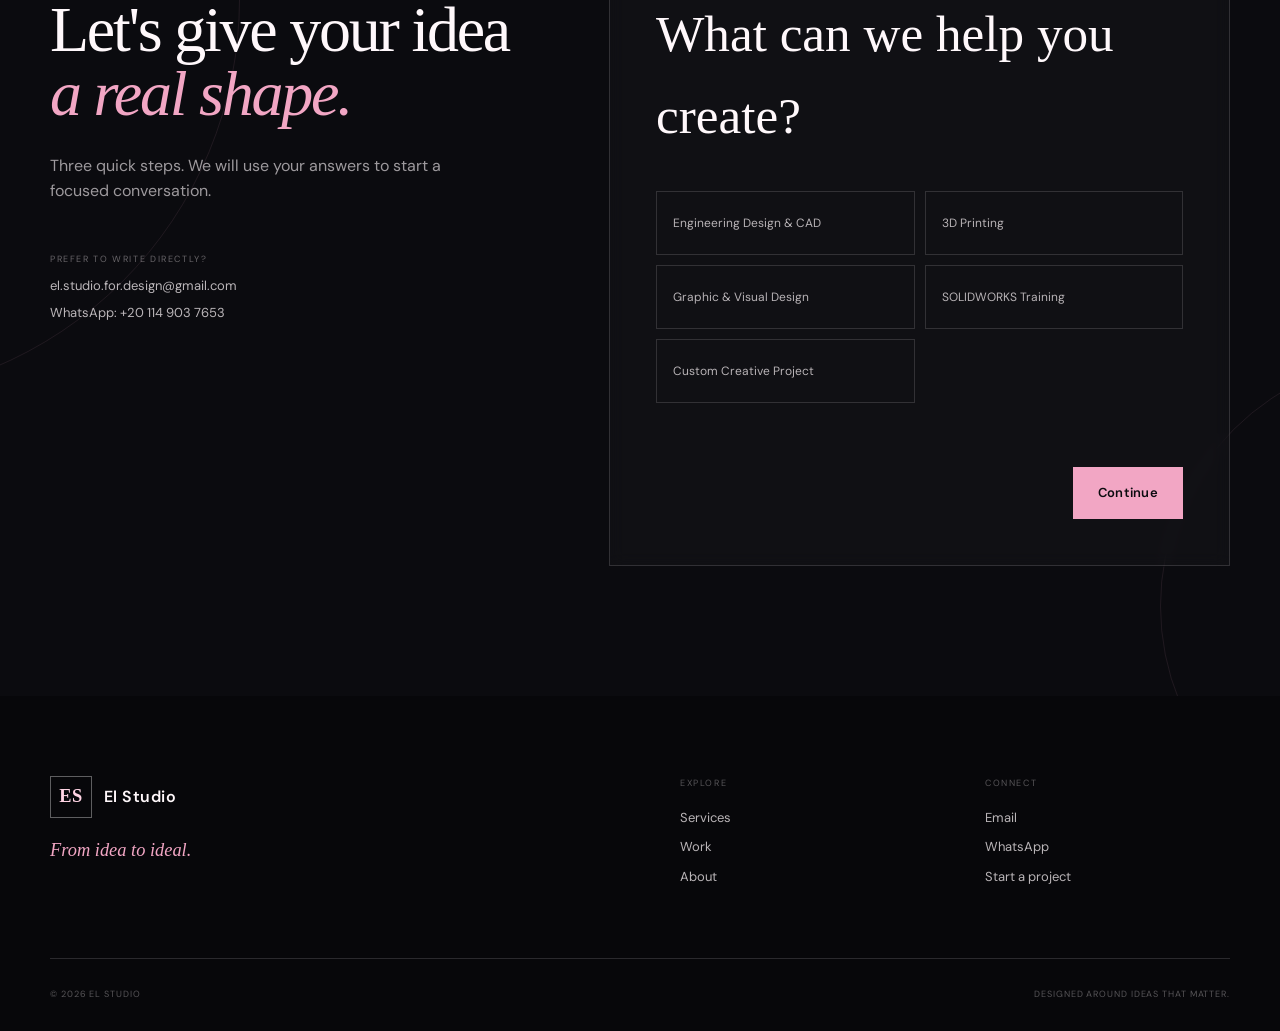
==== commit 285fb9e6: "Replace project placeholders with realistic product renders" ====
--- a/index.html
+++ b/index.html
@@ -205,10 +205,7 @@
           <div class="work-list">
             <article class="work-card reveal">
               <div class="work-card__art art-butterfly" aria-hidden="true">
-                <div class="art-butterfly__wing art-butterfly__wing--left"></div>
-                <div class="art-butterfly__wing art-butterfly__wing--right"></div>
-                <div class="art-butterfly__body"></div>
-                <div class="art-butterfly__orb"></div>
+                <img class="work-card__image" src="[data-uri]" alt="" />
                 <span>01 / KINETIC LIGHT</span>
               </div>
               <div class="work-card__copy">
@@ -221,8 +218,7 @@
 
             <article class="work-card work-card--reverse reveal">
               <div class="work-card__art art-music" aria-hidden="true">
-                <div class="art-music__stage"></div><div class="art-music__gift"></div>
-                <div class="art-music__dome"></div><div class="art-music__note">♪</div>
+                <img class="work-card__image" src="[data-uri]" alt="" />
                 <span>02 / MECHANICAL STORY</span>
               </div>
               <div class="work-card__copy">
@@ -235,7 +231,7 @@
 
             <article class="work-card reveal">
               <div class="work-card__art art-scan" aria-hidden="true">
-                <div class="art-scan__mesh"></div><div class="art-scan__solid"></div><div class="art-scan__beam"></div>
+                <img class="work-card__image" src="[data-uri]" alt="" />
                 <span>03 / REVERSE ENGINEERING</span>
               </div>
               <div class="work-card__copy">
--- a/styles.css
+++ b/styles.css
@@ -0,0 +1,342 @@
+:root {
+  --ink: #0b0b0f;
+  --ink-2: #151218;
+  --ivory: #fff8fb;
+  --paper: #f9f3f5;
+  --pink: #f2a6c4;
+  --pink-light: #ffd4e4;
+  --rose: #c97799;
+  --muted: #766b71;
+  --line: rgba(11, 11, 15, 0.14);
+  --line-dark: rgba(255, 248, 251, 0.14);
+  --serif: "DM Serif Display", Georgia, serif;
+  --sans: "DM Sans", Arial, sans-serif;
+  --container: min(1180px, calc(100vw - 48px));
+  --ease: cubic-bezier(0.22, 1, 0.36, 1);
+}
+
+* { box-sizing: border-box; }
+html { scroll-behavior: smooth; scroll-padding-top: 76px; }
+body { margin: 0; background: var(--paper); color: var(--ink); font-family: var(--sans); line-height: 1.6; overflow-x: hidden; }
+a { color: inherit; text-decoration: none; }
+button, input, textarea, select { font: inherit; }
+button { color: inherit; }
+img, svg { display: block; max-width: 100%; }
+::selection { background: var(--pink); color: var(--ink); }
+:focus-visible { outline: 3px solid var(--pink); outline-offset: 4px; }
+.container { width: var(--container); margin-inline: auto; }
+.section { padding: 130px 0; }
+.section--dark { background: var(--ink); color: var(--ivory); }
+.skip-link { position: fixed; z-index: 9999; top: 10px; left: 10px; padding: 10px 16px; background: var(--ivory); transform: translateY(-150%); transition: transform .2s; }
+.skip-link:focus { transform: translateY(0); }
+
+.intro { position: fixed; inset: 0; z-index: 2000; display: grid; place-items: center; overflow: hidden; background: var(--ink); color: var(--ivory); transition: opacity .8s var(--ease), visibility .8s; }
+.intro.is-hidden { opacity: 0; visibility: hidden; pointer-events: none; }
+.intro__grid, .hero__grid { position: absolute; inset: 0; opacity: .22; background-image: linear-gradient(rgba(242,166,196,.12) 1px, transparent 1px), linear-gradient(90deg, rgba(242,166,196,.12) 1px, transparent 1px); background-size: 56px 56px; mask-image: radial-gradient(circle at center, black, transparent 75%); }
+.intro__skip { position: absolute; top: 32px; right: 38px; z-index: 2; border: 0; border-bottom: 1px solid rgba(255,255,255,.4); padding: 4px 0; background: none; color: var(--ivory); font-size: 12px; text-transform: uppercase; letter-spacing: .14em; cursor: pointer; }
+.intro__content { position: relative; text-align: center; }
+.monogram { display: flex; align-items: center; justify-content: center; color: var(--pink-light); font-family: var(--serif); }
+.monogram--intro { font-size: clamp(5rem, 14vw, 10rem); line-height: .8; opacity: 0; animation: introMark 1.2s .15s var(--ease) forwards; }
+.monogram i { width: 1px; height: .75em; margin: 0 .2em; background: currentColor; transform: rotate(24deg); }
+.intro__name { margin: 34px 0 6px; font-size: 13px; letter-spacing: .48em; opacity: 0; animation: introText .8s .8s var(--ease) forwards; }
+.intro__tagline { margin: 0; color: var(--pink); font-family: var(--serif); font-size: 1.12rem; font-style: italic; opacity: 0; animation: introText .8s 1.05s var(--ease) forwards; }
+@keyframes introMark { from { opacity: 0; transform: scale(.82) rotate(-2deg); filter: blur(12px); } to { opacity: 1; transform: scale(1); filter: blur(0); } }
+@keyframes introText { from { opacity: 0; transform: translateY(12px); } to { opacity: 1; transform: none; } }
+
+.site-header { position: fixed; z-index: 1000; top: 0; left: 0; right: 0; display: flex; align-items: center; justify-content: space-between; height: 82px; padding: 0 max(24px, calc((100vw - 1180px)/2)); color: var(--ivory); transition: background .35s, height .35s, box-shadow .35s; }
+.site-header.is-scrolled { height: 68px; background: rgba(11,11,15,.88); backdrop-filter: blur(16px); box-shadow: 0 1px 0 var(--line-dark); }
+.brand { display: inline-flex; align-items: center; gap: 12px; font-size: 1rem; font-weight: 600; letter-spacing: .03em; }
+.brand__mark { display: grid; place-items: center; width: 42px; aspect-ratio: 1; border: 1px solid rgba(255,255,255,.35); color: var(--pink-light); font-family: var(--serif); font-size: 1.15rem; }
+.site-nav { display: flex; align-items: center; gap: 32px; font-size: 13px; letter-spacing: .04em; }
+.site-nav > a:not(.nav-cta) { position: relative; }
+.site-nav > a:not(.nav-cta)::after { content: ""; position: absolute; left: 0; right: 100%; bottom: -6px; height: 1px; background: var(--pink); transition: right .3s var(--ease); }
+.site-nav > a:hover::after { right: 0; }
+.nav-cta { padding: 11px 18px; border: 1px solid rgba(255,255,255,.35); transition: border-color .25s, background .25s, color .25s; }
+.nav-cta:hover { border-color: var(--pink); background: var(--pink); color: var(--ink); }
+.menu-toggle { display: none; width: 44px; height: 44px; border: 1px solid rgba(255,255,255,.3); background: none; cursor: pointer; }
+.menu-toggle span { display: block; width: 20px; height: 1px; margin: 6px auto; background: currentColor; transition: transform .25s; }
+
+.hero { position: relative; display: grid; min-height: 100svh; align-items: center; overflow: hidden; background: var(--ink); color: var(--ivory); }
+.hero::after { content: ""; position: absolute; inset: auto 0 0; height: 1px; background: var(--line-dark); }
+.hero__orb { position: absolute; border-radius: 50%; filter: blur(100px); opacity: .14; background: var(--pink); }
+.hero__orb--one { width: 500px; height: 500px; right: -230px; top: 12%; }
+.hero__orb--two { width: 280px; height: 280px; left: -160px; bottom: 12%; }
+.hero__layout { position: relative; z-index: 2; display: grid; grid-template-columns: 1.06fr .94fr; align-items: center; gap: 70px; padding-top: 105px; padding-bottom: 80px; }
+.eyebrow { display: flex; align-items: center; gap: 11px; margin: 0 0 22px; color: var(--pink-light); font-size: 11px; font-weight: 600; letter-spacing: .22em; text-transform: uppercase; }
+.eyebrow span { width: 34px; height: 1px; background: currentColor; }
+.eyebrow--dark { color: var(--rose); }
+h1, h2, h3, p { margin-top: 0; }
+h1, h2 { font-family: var(--serif); font-weight: 400; letter-spacing: -.035em; line-height: .99; }
+h1 { max-width: 680px; margin-bottom: 30px; font-size: clamp(4.2rem, 7.2vw, 7rem); }
+h1 em, h2 em, h3 em { color: var(--pink); font-weight: inherit; }
+.hero__lede { max-width: 570px; margin-bottom: 36px; color: rgba(255,248,251,.7); font-size: 1.06rem; line-height: 1.8; }
+.hero__actions { display: flex; flex-wrap: wrap; gap: 13px; }
+.button { display: inline-flex; align-items: center; justify-content: center; gap: 24px; min-height: 52px; padding: 0 24px; border: 1px solid transparent; background: none; font-size: 13px; font-weight: 600; letter-spacing: .02em; cursor: pointer; transition: transform .25s var(--ease), background .25s, border-color .25s; }
+.button:hover { transform: translateY(-2px); }
+.button--pink { background: var(--pink); color: var(--ink); }
+.button--pink:hover { background: var(--pink-light); }
+.button--ghost { border-color: rgba(255,255,255,.3); color: var(--ivory); }
+.button--ghost:hover { border-color: var(--pink); }
+.hero__proof { display: flex; flex-wrap: wrap; gap: 24px; margin-top: 64px; color: rgba(255,248,251,.46); font-size: 9px; letter-spacing: .16em; }
+.hero-art { position: relative; justify-self: end; width: min(100%, 540px); }
+.hero-art::before { content: ""; position: absolute; inset: 8% 4% 4%; border-radius: 50%; background: radial-gradient(circle, rgba(242,166,196,.12), transparent 67%); filter: blur(20px); }
+.hero-art svg { position: relative; animation: artFloat 7s ease-in-out infinite; }
+.hero-art__object { stroke-dasharray: 1100; stroke-dashoffset: 1100; animation: draw 3.2s 1.4s var(--ease) forwards; }
+.hero-art__points { animation: pulse 2.6s infinite; transform-origin: center; }
+.hero-art__caption { display: flex; justify-content: space-between; margin-top: -34px; padding: 0 26px; color: rgba(255,248,251,.45); font-size: 8px; letter-spacing: .22em; }
+@keyframes draw { to { stroke-dashoffset: 0; } }
+@keyframes artFloat { 50% { transform: translateY(-12px) rotate(.5deg); } }
+@keyframes pulse { 50% { opacity: .45; } }
+.scroll-cue { position: absolute; z-index: 3; left: max(24px, calc((100vw - 1180px)/2)); bottom: 28px; display: flex; align-items: center; gap: 14px; color: rgba(255,248,251,.5); font-size: 9px; letter-spacing: .16em; text-transform: uppercase; }
+.scroll-cue i { width: 55px; height: 1px; background: currentColor; }
+
+.section-heading { display: grid; grid-template-columns: 1.35fr .65fr; align-items: end; gap: 80px; margin-bottom: 72px; }
+.section-heading h2 { margin-bottom: 0; font-size: clamp(3.2rem, 6vw, 5.8rem); }
+.section-heading h2 em { color: var(--rose); }
+.section-heading > p { max-width: 420px; margin-bottom: 7px; color: var(--muted); font-size: .98rem; line-height: 1.8; }
+.section-heading--dark > p { color: rgba(255,248,251,.6); }
+.section-heading--dark h2 em { color: var(--pink); }
+
+.service-grid { display: grid; grid-template-columns: repeat(2, 1fr); border-top: 1px solid var(--line); border-left: 1px solid var(--line); }
+.service-card { position: relative; min-height: 420px; padding: 40px; overflow: hidden; border-right: 1px solid var(--line); border-bottom: 1px solid var(--line); background: rgba(255,255,255,.18); transition: background .4s var(--ease), color .4s var(--ease); }
+.service-card:hover { background: var(--ink); color: var(--ivory); }
+.service-card--featured { min-height: 500px; }
+.service-card--wide { grid-column: 1 / -1; display: grid; grid-template-columns: 170px 1fr auto; align-items: end; gap: 35px; min-height: 280px; }
+.service-card__number { margin-bottom: 90px; color: var(--rose); font-size: 10px; letter-spacing: .2em; }
+.service-card--wide .service-card__number { align-self: start; margin: 0; }
+.service-card h3 { max-width: 480px; margin-bottom: 18px; font-family: var(--serif); font-size: clamp(2rem, 4vw, 3.4rem); font-weight: 400; line-height: 1.05; }
+.service-card h3 em { color: var(--rose); }
+.service-card:hover h3 em { color: var(--pink); }
+.service-card p { max-width: 570px; margin-bottom: 32px; color: var(--muted); line-height: 1.75; }
+.service-card:hover p { color: rgba(255,248,251,.62); }
+.service-request { padding: 8px 0; border: 0; border-bottom: 1px solid currentColor; background: none; font-size: 12px; font-weight: 600; cursor: pointer; }
+.service-request span { margin-left: 16px; }
+.service-card__visual { position: absolute; top: 42px; right: 40px; width: 150px; height: 120px; opacity: .7; transition: opacity .3s, transform .5s var(--ease); }
+.service-card:hover .service-card__visual { opacity: 1; transform: rotate(2deg) scale(1.05); }
+.visual-cad__cube { position: absolute; inset: 18px 30px 10px; border: 1px solid var(--rose); transform: skewY(-22deg); }
+.visual-cad::before, .visual-cad::after, .visual-cad i, .visual-cad b { content: ""; position: absolute; background: var(--rose); opacity: .65; }
+.visual-cad::before { top: 0; bottom: 0; left: 50%; width: 1px; }
+.visual-cad::after { left: 0; right: 0; top: 50%; height: 1px; }
+.visual-cad i { width: 7px; height: 7px; border-radius: 50%; left: calc(50% - 3px); top: calc(50% - 3px); }
+.visual-cad b { width: 55px; height: 1px; right: 0; bottom: 4px; transform: rotate(-32deg); }
+.visual-layers { display: grid; place-items: center; }
+.visual-layers i { position: absolute; width: 86px; height: 52px; border: 1px solid var(--rose); transform: rotate(30deg) skewX(-22deg); }
+.visual-layers i:nth-child(2) { transform: translateY(15px) rotate(30deg) skewX(-22deg); }
+.visual-layers i:nth-child(3) { transform: translateY(30px) rotate(30deg) skewX(-22deg); }
+.visual-layers i:nth-child(4) { transform: translateY(45px) rotate(30deg) skewX(-22deg); }
+.visual-type { display: flex; align-items: center; justify-content: center; gap: 12px; color: var(--rose); font-family: var(--serif); font-size: 5rem; }
+.visual-type span:last-child { font-size: 1.5rem; }
+.visual-orbit { display: grid; place-items: center; color: var(--rose); }
+.visual-orbit i { position: absolute; width: 118px; height: 54px; border: 1px solid; border-radius: 50%; transform: rotate(20deg); }
+.visual-orbit i:nth-child(2) { transform: rotate(-20deg); }
+.visual-orbit span { font-size: 1rem; font-weight: 600; }
+.visual-butterfly { position: relative; right: auto; left: 40px; top: 60px; }
+.visual-butterfly i { position: absolute; top: 30px; width: 58px; height: 72px; border: 1px solid var(--rose); border-radius: 80% 15% 65% 25%; transform: rotate(-25deg); }
+.visual-butterfly i:nth-child(2) { left: 64px; transform: scaleX(-1) rotate(-25deg); }
+.visual-butterfly span { position: absolute; left: 60px; top: 34px; width: 4px; height: 70px; background: var(--rose); border-radius: 4px; }
+
+.work { position: relative; overflow: hidden; }
+.work::before { content: ""; position: absolute; width: 600px; height: 600px; border: 1px solid rgba(242,166,196,.08); border-radius: 50%; top: 8%; right: -360px; }
+.work-list { display: grid; gap: 90px; }
+.work-card { display: grid; grid-template-columns: 1.2fr .8fr; align-items: center; gap: 70px; }
+.work-card--reverse { grid-template-columns: .8fr 1.2fr; }
+.work-card--reverse .work-card__art { order: 2; }
+.work-card__art { position: relative; min-height: 470px; overflow: hidden; border: 1px solid var(--line-dark); background: #131116; }
+.work-card__art::before { content: ""; position: absolute; inset: 0; background-image: linear-gradient(rgba(242,166,196,.06) 1px, transparent 1px), linear-gradient(90deg, rgba(242,166,196,.06) 1px, transparent 1px); background-size: 34px 34px; }
+.work-card__art > span { position: absolute; left: 24px; bottom: 20px; color: rgba(255,248,251,.48); font-size: 8px; letter-spacing: .2em; }
+.work-card__copy { max-width: 430px; }
+.work-card__index { margin-bottom: 22px; color: var(--pink); font-size: 9px; letter-spacing: .2em; }
+.work-card h3 { margin-bottom: 22px; font-family: var(--serif); font-size: clamp(2.5rem, 5vw, 4.7rem); font-weight: 400; line-height: 1; }
+.work-card__copy > p:not(.work-card__index) { color: rgba(255,248,251,.6); line-height: 1.8; }
+.tags { display: flex; flex-wrap: wrap; gap: 8px; margin-top: 28px; }
+.tags span { padding: 6px 10px; border: 1px solid var(--line-dark); color: rgba(255,248,251,.55); font-size: 9px; letter-spacing: .08em; }
+.art-butterfly__wing { position: absolute; top: 120px; width: 150px; height: 190px; border: 2px solid var(--pink); background: radial-gradient(circle at 60% 60%, rgba(242,166,196,.28), transparent 55%); box-shadow: inset 0 0 40px rgba(242,166,196,.13); }
+.art-butterfly__wing::after { content: ""; position: absolute; inset: 25px; border: 1px solid rgba(255,255,255,.23); border-radius: inherit; }
+.art-butterfly__wing--left { right: 50%; border-radius: 90% 18% 72% 25%; transform: rotate(-14deg); }
+.art-butterfly__wing--right { left: 50%; border-radius: 18% 90% 25% 72%; transform: rotate(14deg); }
+.art-butterfly__body { position: absolute; z-index: 2; top: 150px; left: calc(50% - 5px); width: 10px; height: 170px; border-radius: 10px; background: linear-gradient(var(--pink-light), var(--rose)); box-shadow: 0 0 30px var(--pink); }
+.art-butterfly__orb { position: absolute; left: calc(50% - 45px); top: 94px; width: 90px; height: 90px; border: 1px solid var(--pink); border-radius: 50%; background: radial-gradient(circle, rgba(255,212,228,.8), rgba(242,166,196,.08) 48%, transparent 65%); }
+.art-music__stage { position: absolute; left: 15%; right: 15%; bottom: 60px; height: 70px; border: 1px solid var(--pink); border-radius: 50%; transform: perspective(240px) rotateX(58deg); background: rgba(242,166,196,.1); }
+.art-music__gift { position: absolute; left: calc(50% - 62px); top: 185px; width: 124px; height: 110px; border: 2px solid var(--pink); box-shadow: 0 0 40px rgba(242,166,196,.13); }
+.art-music__gift::before, .art-music__gift::after { content: ""; position: absolute; background: var(--pink); }
+.art-music__gift::before { left: 50%; top: 0; bottom: 0; width: 2px; }
+.art-music__gift::after { top: 25%; left: 0; right: 0; height: 2px; }
+.art-music__dome { position: absolute; left: calc(50% - 82px); top: 60px; width: 164px; height: 180px; border: 1px solid rgba(255,255,255,.45); border-radius: 90px 90px 10px 10px; }
+.art-music__note { position: absolute; right: 16%; top: 12%; color: var(--pink); font-family: var(--serif); font-size: 4rem; transform: rotate(13deg); }
+.art-scan__mesh, .art-scan__solid { position: absolute; top: 115px; width: 150px; height: 230px; }
+.art-scan__mesh { left: 15%; border: 1px dashed var(--pink); border-radius: 42% 55% 32% 60%; background-image: linear-gradient(35deg, transparent 47%, rgba(242,166,196,.4) 48%, transparent 50%), linear-gradient(-35deg, transparent 47%, rgba(242,166,196,.25) 48%, transparent 50%); background-size: 22px 22px; }
+.art-scan__solid { right: 15%; border: 2px solid var(--pink-light); border-radius: 42% 55% 32% 60%; background: linear-gradient(130deg, rgba(242,166,196,.38), rgba(242,166,196,.04)); box-shadow: 0 0 50px rgba(242,166,196,.15); }
+.art-scan__beam { position: absolute; left: 37%; right: 37%; top: 50%; height: 1px; background: var(--pink); box-shadow: 0 0 12px var(--pink); }
+
+.process-list { list-style: none; margin: 0; padding: 0; border-top: 1px solid var(--line); }
+.process-list li { display: grid; grid-template-columns: 120px 1fr; padding: 34px 0; border-bottom: 1px solid var(--line); transition: padding-left .35s var(--ease), background .35s; }
+.process-list li:hover { padding-left: 16px; background: rgba(255,255,255,.3); }
+.process-list > li > span { color: var(--rose); font-size: 11px; letter-spacing: .18em; }
+.process-list div { display: grid; grid-template-columns: .65fr 1fr; gap: 60px; align-items: center; }
+.process-list h3 { margin: 0; font-family: var(--serif); font-size: 2rem; font-weight: 400; }
+.process-list p { margin: 0; color: var(--muted); }
+
+.about { position: relative; overflow: hidden; background: var(--ink-2); color: var(--ivory); }
+.about__line { position: absolute; width: 700px; height: 700px; right: -220px; bottom: -390px; border: 1px solid rgba(242,166,196,.14); border-radius: 50%; }
+.about__line::before, .about__line::after { content: ""; position: absolute; inset: 70px; border: 1px solid rgba(242,166,196,.09); border-radius: 50%; }
+.about__line::after { inset: 140px; }
+.about__layout { position: relative; display: grid; grid-template-columns: .7fr 1.3fr; align-items: center; gap: 120px; }
+.about__mark { position: relative; display: grid; place-items: center; width: min(100%, 390px); aspect-ratio: 1; border: 1px solid var(--line-dark); font-family: var(--serif); font-size: clamp(6rem, 12vw, 11rem); color: var(--pink-light); }
+.about__mark::before { content: ""; position: absolute; inset: 12%; border: 1px solid rgba(242,166,196,.25); transform: rotate(45deg); }
+.about__mark span { position: relative; z-index: 2; }
+.about__copy h2 { margin-bottom: 34px; font-size: clamp(3.2rem, 6vw, 5.8rem); }
+.about__copy p { max-width: 660px; color: rgba(255,248,251,.6); line-height: 1.85; }
+.about__copy .about__lead { color: rgba(255,248,251,.82); font-size: 1.13rem; }
+.text-link { display: inline-flex; gap: 26px; align-items: center; margin-top: 24px; padding-bottom: 6px; border-bottom: 1px solid currentColor; font-size: 13px; font-weight: 600; }
+.text-link span { color: var(--pink); }
+.text-link--dark span { color: var(--rose); }
+
+.faq__layout { display: grid; grid-template-columns: .7fr 1.3fr; gap: 100px; }
+.faq__intro { position: sticky; top: 110px; align-self: start; }
+.faq__intro h2 { font-size: clamp(3.2rem, 5vw, 5rem); }
+.faq__intro > p { max-width: 360px; color: var(--muted); }
+.accordion { border-top: 1px solid var(--line); }
+.faq-item { border-bottom: 1px solid var(--line); }
+.faq-item button { display: flex; align-items: center; justify-content: space-between; width: 100%; padding: 26px 0; border: 0; background: none; text-align: left; cursor: pointer; }
+.faq-item button span { padding-right: 26px; font-family: var(--serif); font-size: 1.35rem; }
+.faq-item button i { position: relative; flex: 0 0 20px; width: 20px; height: 20px; }
+.faq-item button i::before, .faq-item button i::after { content: ""; position: absolute; top: 50%; left: 0; right: 0; height: 1px; background: var(--ink); transition: transform .25s; }
+.faq-item button i::after { transform: rotate(90deg); }
+.faq-item button[aria-expanded="true"] i::after { transform: rotate(0); }
+.faq-answer { display: grid; grid-template-rows: 0fr; transition: grid-template-rows .4s var(--ease); }
+.faq-answer p { min-height: 0; overflow: hidden; margin: 0; padding-right: 40px; color: var(--muted); line-height: 1.75; transition: padding .4s; }
+.faq-item.is-open .faq-answer { grid-template-rows: 1fr; }
+.faq-item.is-open .faq-answer p { padding-bottom: 28px; }
+
+.start { position: relative; overflow: hidden; }
+.start__orbit { position: absolute; border: 1px solid rgba(242,166,196,.09); border-radius: 50%; }
+.start__orbit--one { width: 800px; height: 800px; left: -560px; top: -120px; }
+.start__orbit--two { width: 500px; height: 500px; right: -380px; bottom: -160px; }
+.start__layout { position: relative; z-index: 2; display: grid; grid-template-columns: .85fr 1.15fr; gap: 100px; align-items: start; }
+.start__intro { position: sticky; top: 110px; }
+.start__intro h2 { margin-bottom: 28px; font-size: clamp(3.2rem, 5vw, 5rem); }
+.start__intro > p { max-width: 430px; color: rgba(255,248,251,.6); }
+.start__contact { display: grid; gap: 6px; margin-top: 48px; color: rgba(255,248,251,.72); font-size: 13px; }
+.start__contact span { margin-bottom: 4px; color: rgba(255,248,251,.38); font-size: 9px; letter-spacing: .18em; text-transform: uppercase; }
+.start__contact a:hover { color: var(--pink); }
+.project-form { min-height: 620px; padding: 46px; border: 1px solid var(--line-dark); background: rgba(255,255,255,.025); backdrop-filter: blur(8px); }
+.form-progress { display: grid; grid-template-columns: auto 1fr auto 1fr auto; align-items: center; gap: 10px; margin-bottom: 60px; color: rgba(255,248,251,.28); font-size: 9px; letter-spacing: .15em; }
+.form-progress i { height: 1px; background: var(--line-dark); }
+.form-progress span.is-active, .form-progress span.is-complete { color: var(--pink); }
+.form-step { display: none; }
+.form-step.is-active { display: block; animation: formIn .45s var(--ease); }
+@keyframes formIn { from { opacity: 0; transform: translateX(15px); } to { opacity: 1; transform: none; } }
+.form-step__label { color: var(--pink); font-size: 9px; letter-spacing: .18em; }
+.form-step h3 { margin-bottom: 34px; font-family: var(--serif); font-size: clamp(2.1rem, 4vw, 3.2rem); font-weight: 400; }
+.service-options { display: grid; grid-template-columns: 1fr 1fr; gap: 10px; }
+.service-options label { position: relative; cursor: pointer; }
+.service-options input { position: absolute; opacity: 0; pointer-events: none; }
+.service-options span { display: flex; min-height: 64px; align-items: center; padding: 13px 16px; border: 1px solid var(--line-dark); color: rgba(255,248,251,.7); font-size: 12px; transition: border .2s, background .2s, color .2s; }
+.service-options input:checked + span { border-color: var(--pink); background: rgba(242,166,196,.14); color: var(--ivory); }
+.service-options input:focus-visible + span { outline: 3px solid var(--pink); outline-offset: 3px; }
+.field-row { display: grid; grid-template-columns: 1fr 1fr; gap: 16px; }
+.field { display: grid; gap: 9px; margin-bottom: 18px; }
+.field > span { color: rgba(255,248,251,.55); font-size: 10px; letter-spacing: .08em; text-transform: uppercase; }
+.field input, .field textarea, .field select { width: 100%; border: 1px solid var(--line-dark); border-radius: 0; padding: 14px 15px; background: rgba(255,255,255,.025); color: var(--ivory); outline: none; transition: border-color .2s, background .2s; }
+.field input:focus, .field textarea:focus, .field select:focus { border-color: var(--pink); background: rgba(242,166,196,.06); }
+.field textarea { resize: vertical; min-height: 145px; }
+.field select option { background: var(--ink); }
+.field ::placeholder { color: rgba(255,248,251,.3); }
+.form-actions { display: flex; align-items: center; justify-content: space-between; margin-top: 28px; }
+.back-step { border: 0; padding: 10px 0; background: none; color: rgba(255,248,251,.62); cursor: pointer; }
+.form-error { min-height: 24px; margin: 12px 0 0; color: #ff9faf; font-size: 12px; }
+.form-note { padding: 12px 14px; border-left: 2px solid var(--pink); background: rgba(242,166,196,.07); color: rgba(255,248,251,.58); font-size: 11px; }
+.whatsapp-submit { display: inline-block; margin-top: 22px; padding-bottom: 5px; border-bottom: 1px solid rgba(255,255,255,.4); color: rgba(255,248,251,.65); font-size: 11px; }
+
+.footer { padding: 80px 0 30px; background: #07070a; color: var(--ivory); }
+.footer__top { display: grid; grid-template-columns: 1fr 1fr; gap: 80px; padding-bottom: 70px; border-bottom: 1px solid var(--line-dark); }
+.brand--footer { margin-bottom: 18px; }
+.footer__top > div > p { color: var(--pink); font-family: var(--serif); font-size: 1.15rem; font-style: italic; }
+.footer__links { display: grid; grid-template-columns: 1fr 1fr; gap: 60px; }
+.footer__links div { display: grid; gap: 9px; }
+.footer__links span { margin-bottom: 8px; color: rgba(255,248,251,.32); font-size: 9px; letter-spacing: .18em; text-transform: uppercase; }
+.footer__links a { color: rgba(255,248,251,.72); font-size: 13px; }
+.footer__links a:hover { color: var(--pink); }
+.footer__bottom { display: flex; justify-content: space-between; padding-top: 28px; color: rgba(255,248,251,.32); font-size: 9px; letter-spacing: .1em; text-transform: uppercase; }
+.toast { position: fixed; z-index: 3000; right: 22px; bottom: 22px; max-width: 360px; padding: 14px 18px; background: var(--pink); color: var(--ink); box-shadow: 0 15px 40px rgba(0,0,0,.25); font-size: 12px; transform: translateY(140%); opacity: 0; transition: transform .4s var(--ease), opacity .4s; }
+.toast.is-visible { transform: none; opacity: 1; }
+
+.reveal { opacity: 0; transform: translateY(28px); transition: opacity .8s var(--ease), transform .8s var(--ease); }
+.reveal.is-visible { opacity: 1; transform: none; }
+
+@media (max-width: 980px) {
+  :root { --container: min(100% - 38px, 780px); }
+  .section { padding: 100px 0; }
+  .menu-toggle { display: block; }
+  .site-nav { position: fixed; inset: 0; z-index: -1; display: flex; flex-direction: column; align-items: flex-start; justify-content: center; gap: 26px; padding: 90px 34px; background: var(--ink); font-family: var(--serif); font-size: 2.2rem; opacity: 0; visibility: hidden; transform: translateY(-12px); transition: opacity .3s, visibility .3s, transform .3s; }
+  .site-nav.is-open { opacity: 1; visibility: visible; transform: none; }
+  .site-nav .nav-cta { font-family: var(--sans); font-size: 13px; }
+  .menu-toggle.is-open span:first-child { transform: translateY(3.5px) rotate(45deg); }
+  .menu-toggle.is-open span:last-child { transform: translateY(-3.5px) rotate(-45deg); }
+  .hero__layout { grid-template-columns: 1fr; gap: 25px; padding-top: 140px; }
+  .hero__copy { max-width: 720px; }
+  .hero-art { width: min(72vw, 520px); justify-self: center; margin-top: -40px; opacity: .82; }
+  .hero__proof { margin-top: 38px; }
+  .scroll-cue { display: none; }
+  .section-heading { grid-template-columns: 1fr; gap: 28px; }
+  .service-card { min-height: 390px; padding: 32px; }
+  .service-card--wide { grid-template-columns: 120px 1fr; }
+  .service-card--wide .service-request { grid-column: 2; justify-self: start; }
+  .visual-butterfly { left: 20px; }
+  .work-card, .work-card--reverse { grid-template-columns: 1fr; gap: 35px; }
+  .work-card--reverse .work-card__art { order: 0; }
+  .work-card__copy { max-width: 650px; }
+  .process-list div { grid-template-columns: .75fr 1fr; }
+  .about__layout { grid-template-columns: .75fr 1.25fr; gap: 60px; }
+  .faq__layout, .start__layout { grid-template-columns: 1fr; gap: 70px; }
+  .faq__intro, .start__intro { position: static; }
+}
+
+@media (max-width: 680px) {
+  :root { --container: calc(100% - 30px); }
+  .section { padding: 78px 0; }
+  .site-header { height: 70px; padding-inline: 15px; }
+  .brand__wordmark { display: none; }
+  .brand__mark { width: 38px; }
+  .intro__skip { top: 20px; right: 20px; }
+  .hero { min-height: auto; }
+  .hero__layout { padding-top: 130px; padding-bottom: 100px; }
+  h1 { font-size: clamp(3.45rem, 16vw, 5rem); }
+  .hero__lede { font-size: .96rem; }
+  .hero__actions { display: grid; }
+  .hero__actions .button { width: 100%; }
+  .hero__proof { display: grid; gap: 8px; }
+  .hero-art { width: 95vw; margin: -25px -20vw -40px auto; opacity: .64; }
+  .section-heading { margin-bottom: 50px; }
+  .section-heading h2 { font-size: 3.15rem; }
+  .service-grid { grid-template-columns: 1fr; }
+  .service-card, .service-card--featured { min-height: 420px; padding: 28px; }
+  .service-card--wide { grid-column: auto; display: block; min-height: 430px; }
+  .service-card--wide .service-card__number { margin-bottom: 100px; }
+  .service-card__visual { right: 24px; top: 28px; }
+  .visual-butterfly { left: auto; }
+  .work-list { gap: 65px; }
+  .work-card__art { min-height: 370px; }
+  .art-butterfly__wing { width: 112px; height: 150px; }
+  .art-butterfly__body { top: 145px; height: 130px; }
+  .art-butterfly__orb { top: 98px; }
+  .art-scan__mesh, .art-scan__solid { width: 105px; height: 180px; }
+  .process-list li { grid-template-columns: 46px 1fr; padding: 28px 0; }
+  .process-list div { grid-template-columns: 1fr; gap: 8px; }
+  .about__layout { grid-template-columns: 1fr; gap: 55px; }
+  .about__mark { width: 74vw; }
+  .faq__layout { gap: 45px; }
+  .project-form { min-height: 0; padding: 28px 20px; }
+  .form-progress { margin-bottom: 42px; }
+  .service-options, .field-row { grid-template-columns: 1fr; }
+  .form-actions { gap: 10px; }
+  .form-actions .button { padding-inline: 18px; }
+  .footer__top { grid-template-columns: 1fr; gap: 45px; }
+  .footer__bottom { display: grid; gap: 8px; }
+}
+
+@media (prefers-reduced-motion: reduce) {
+  html { scroll-behavior: auto; }
+  *, *::before, *::after { animation-duration: .01ms !important; animation-iteration-count: 1 !important; transition-duration: .01ms !important; }
+  .reveal { opacity: 1; transform: none; }
+}
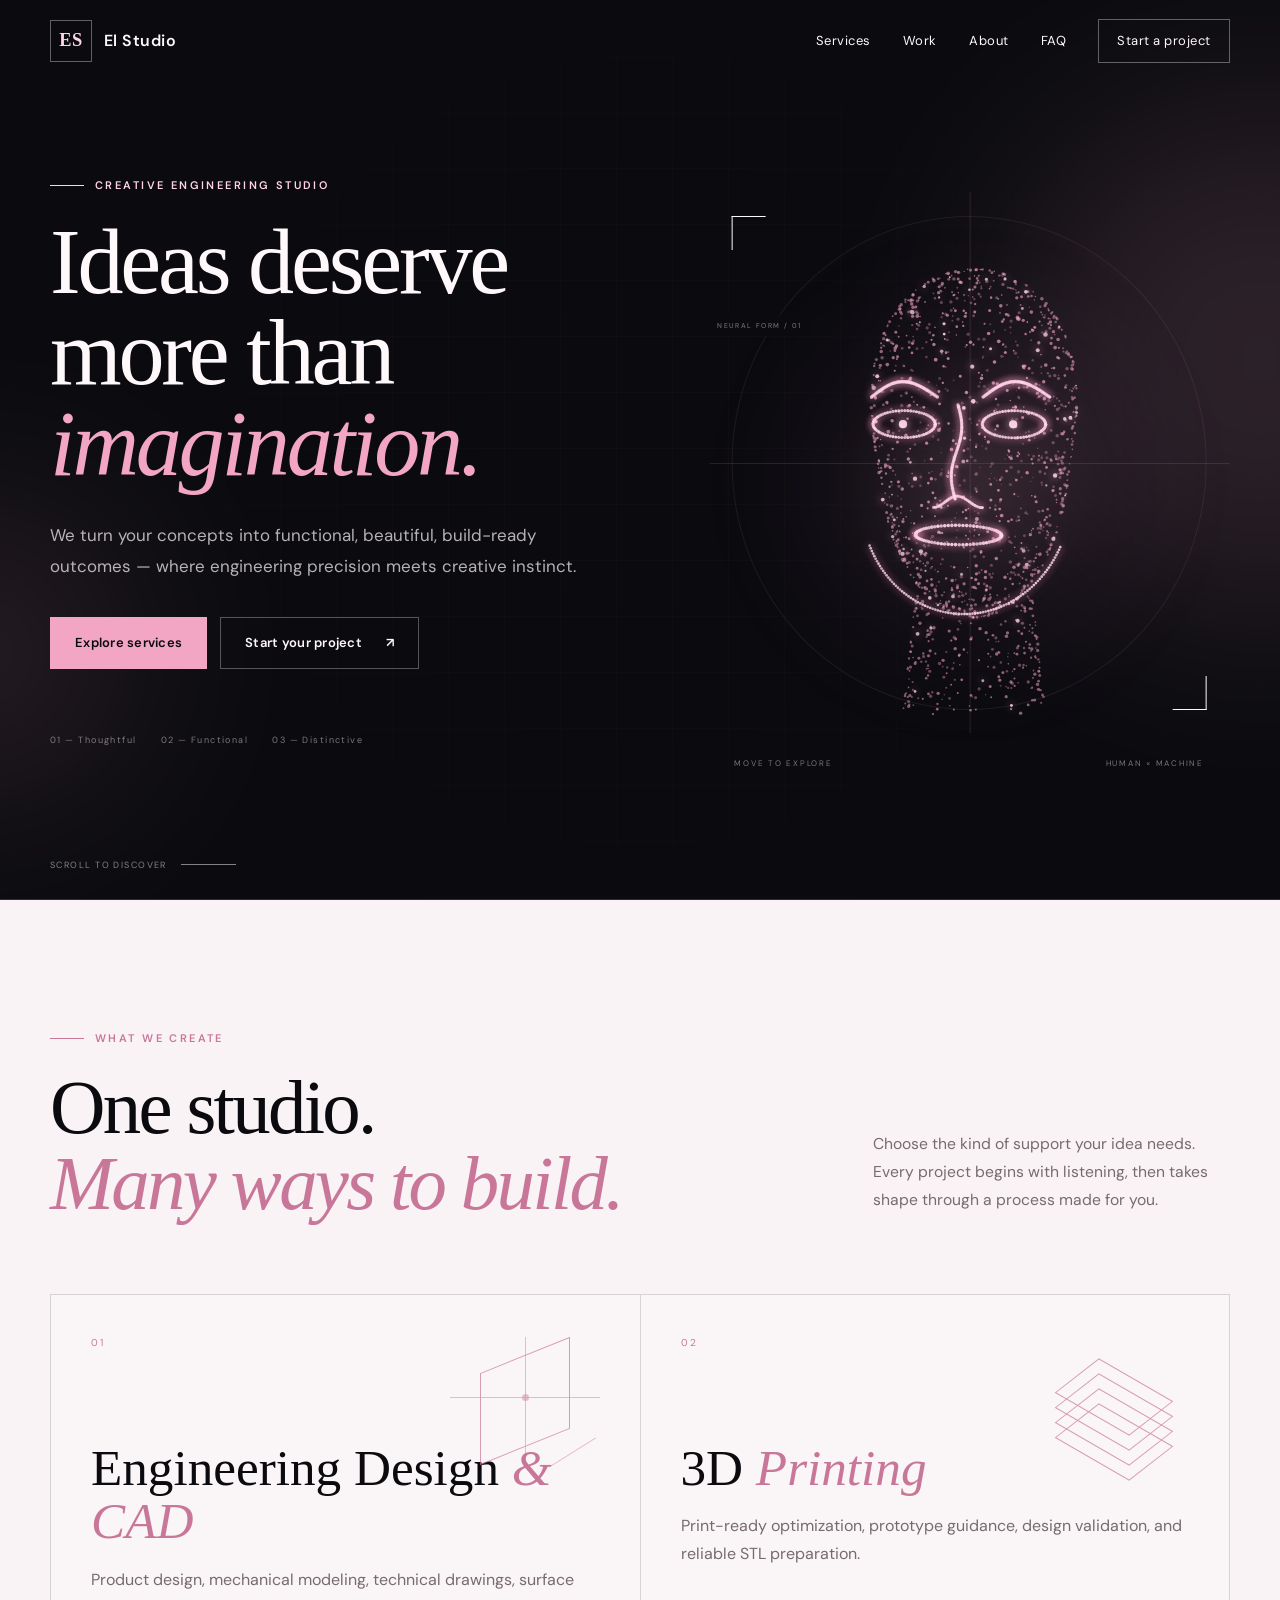
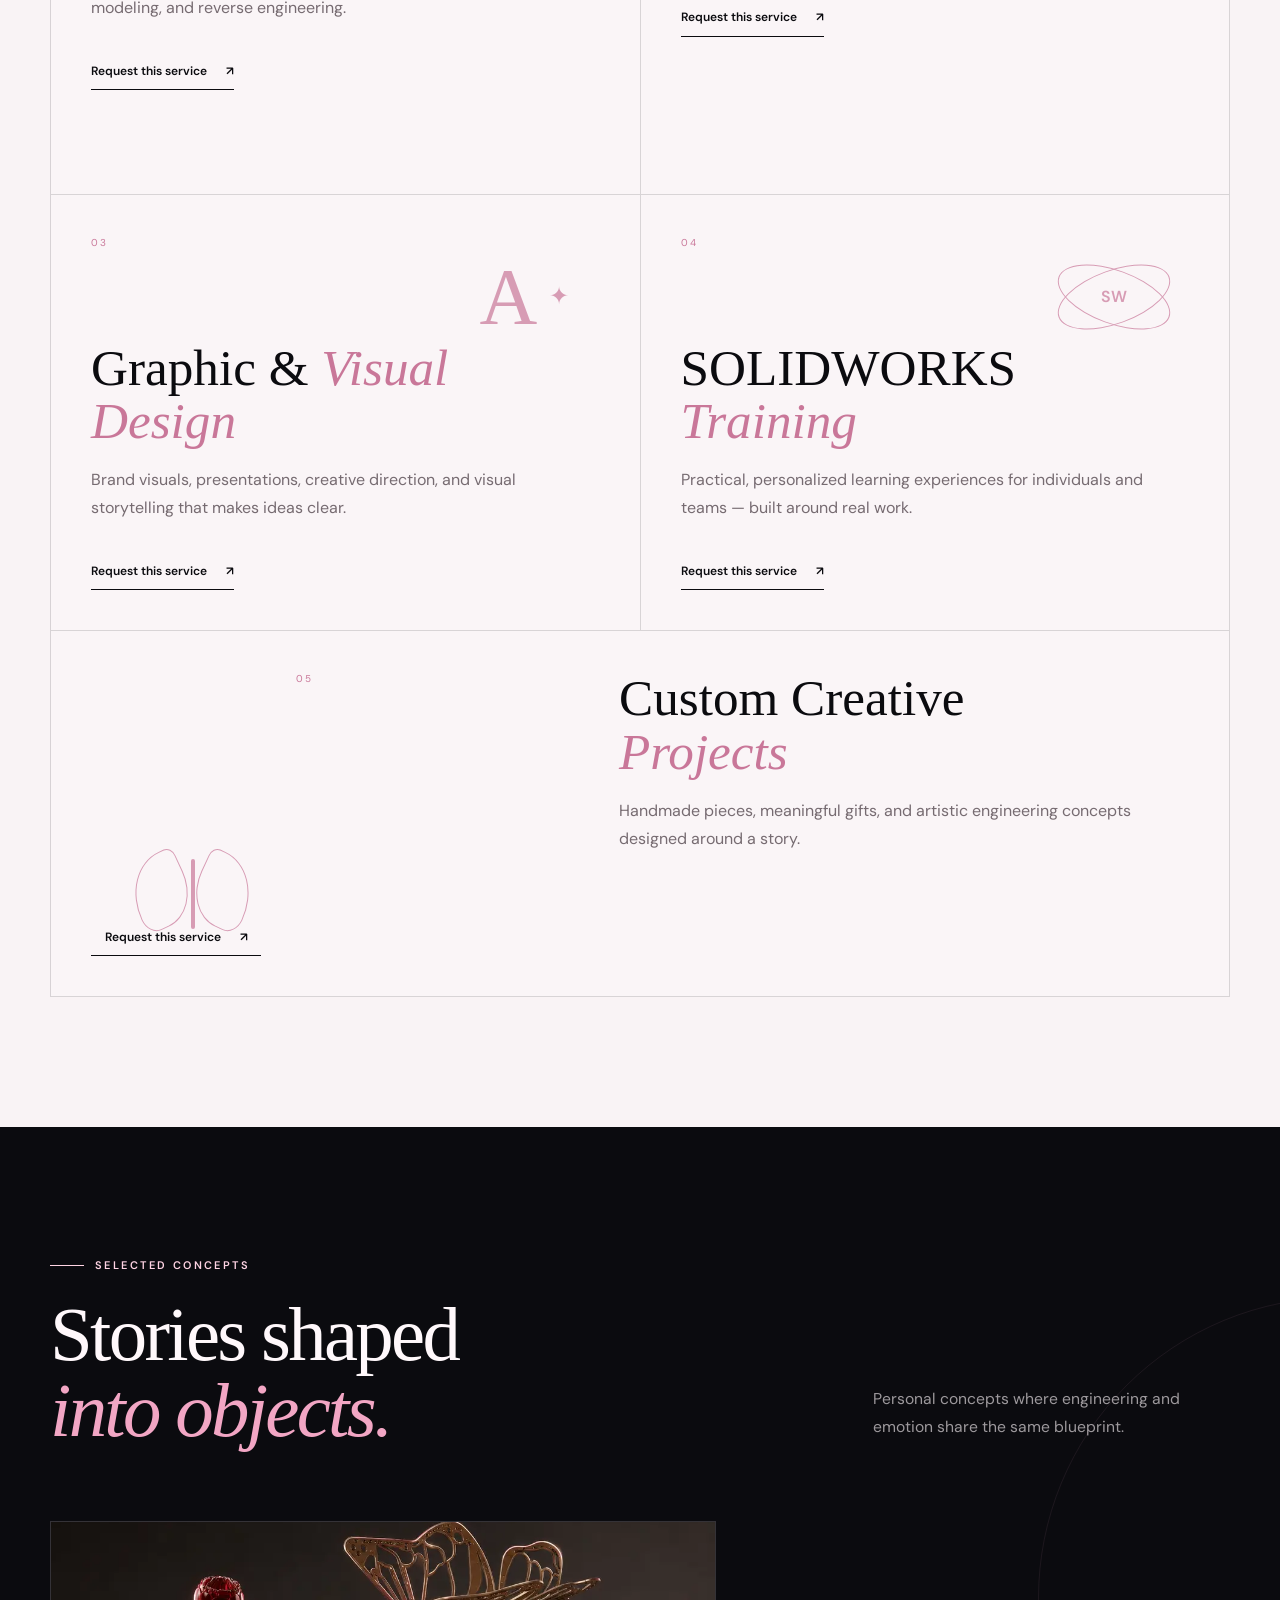
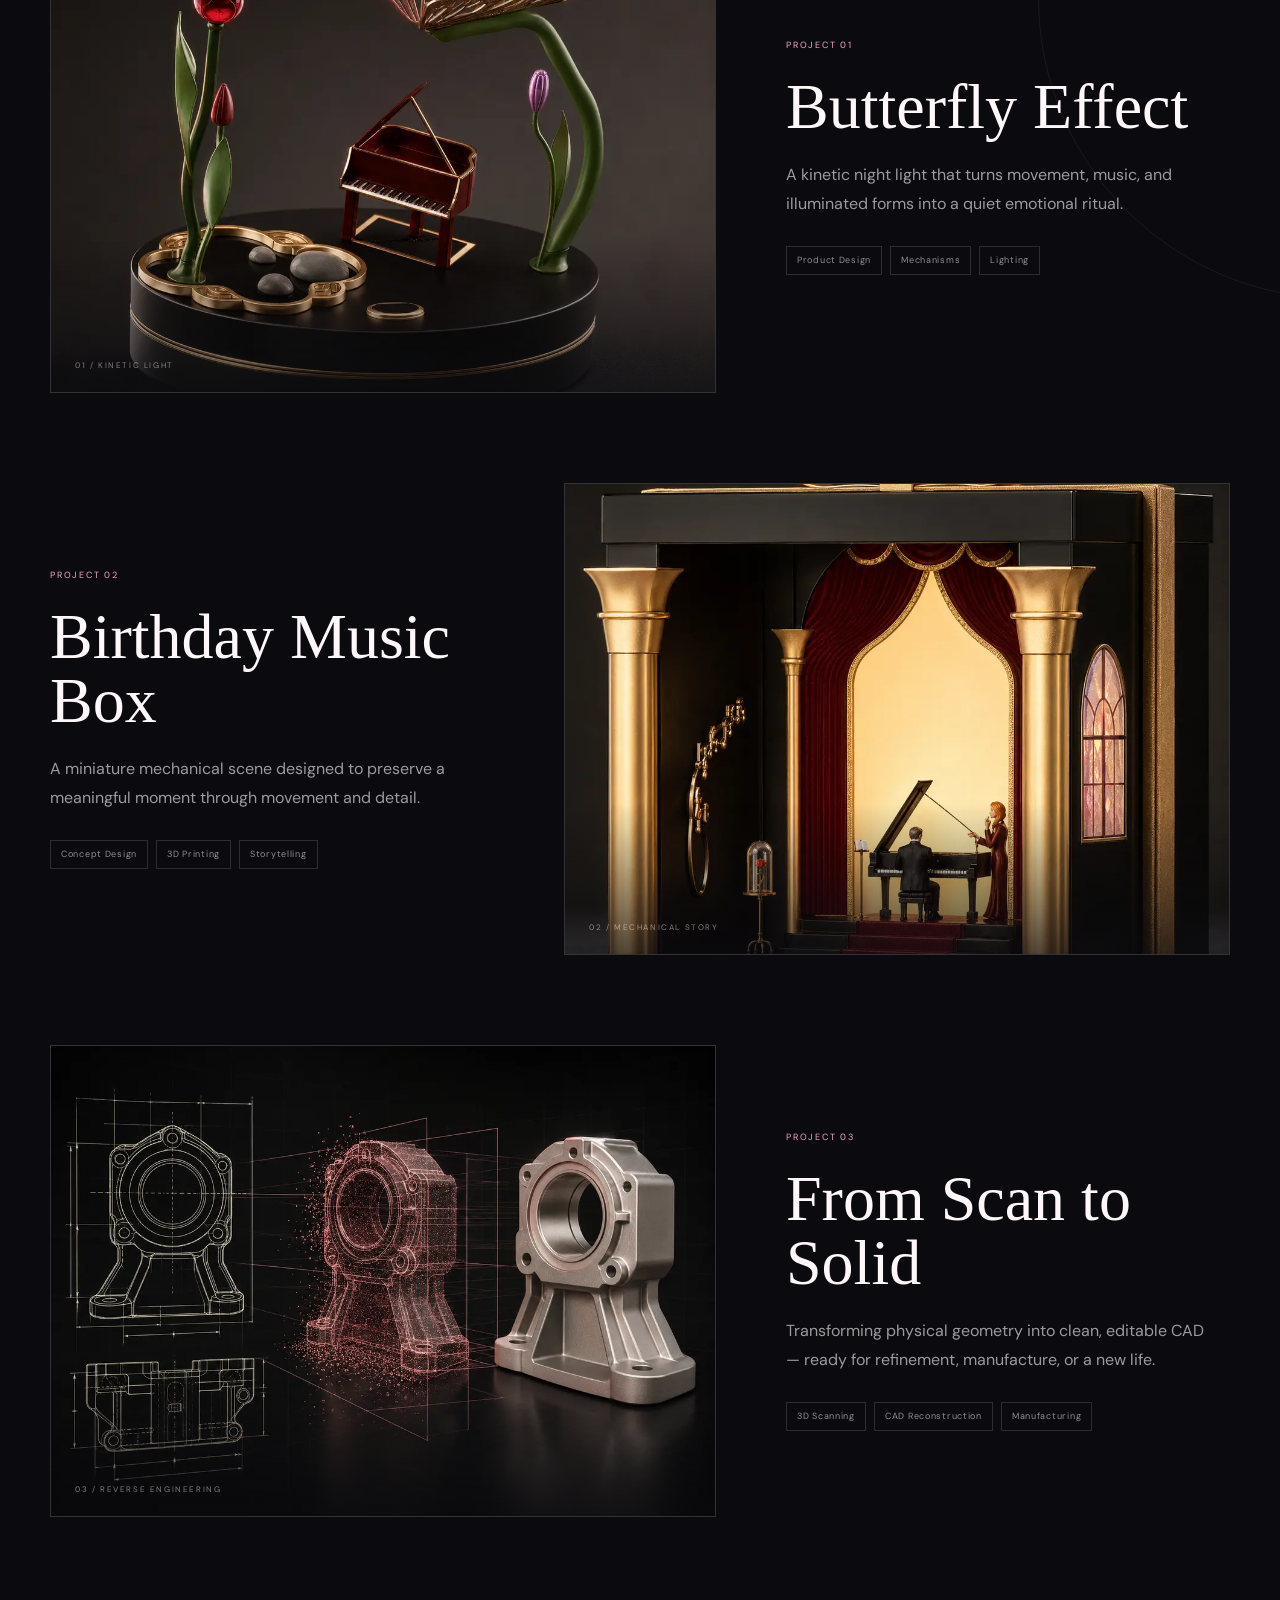
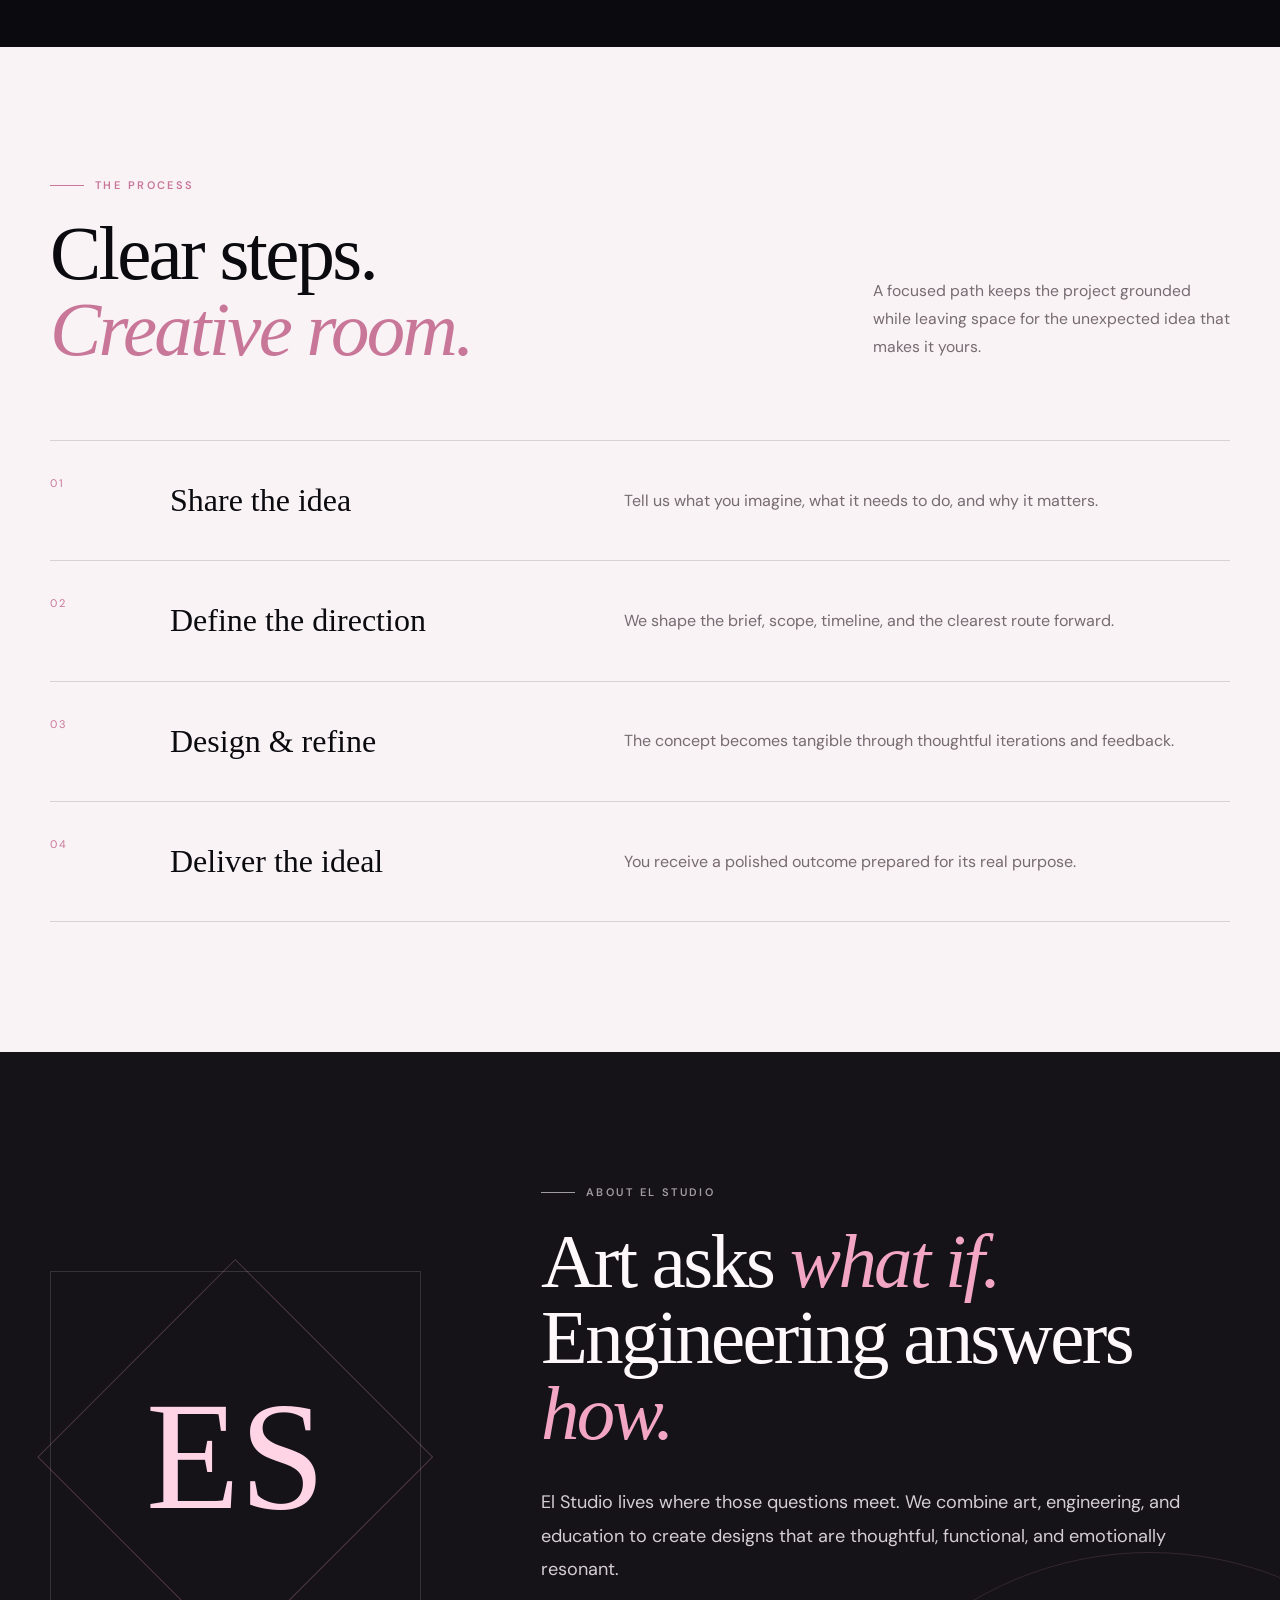
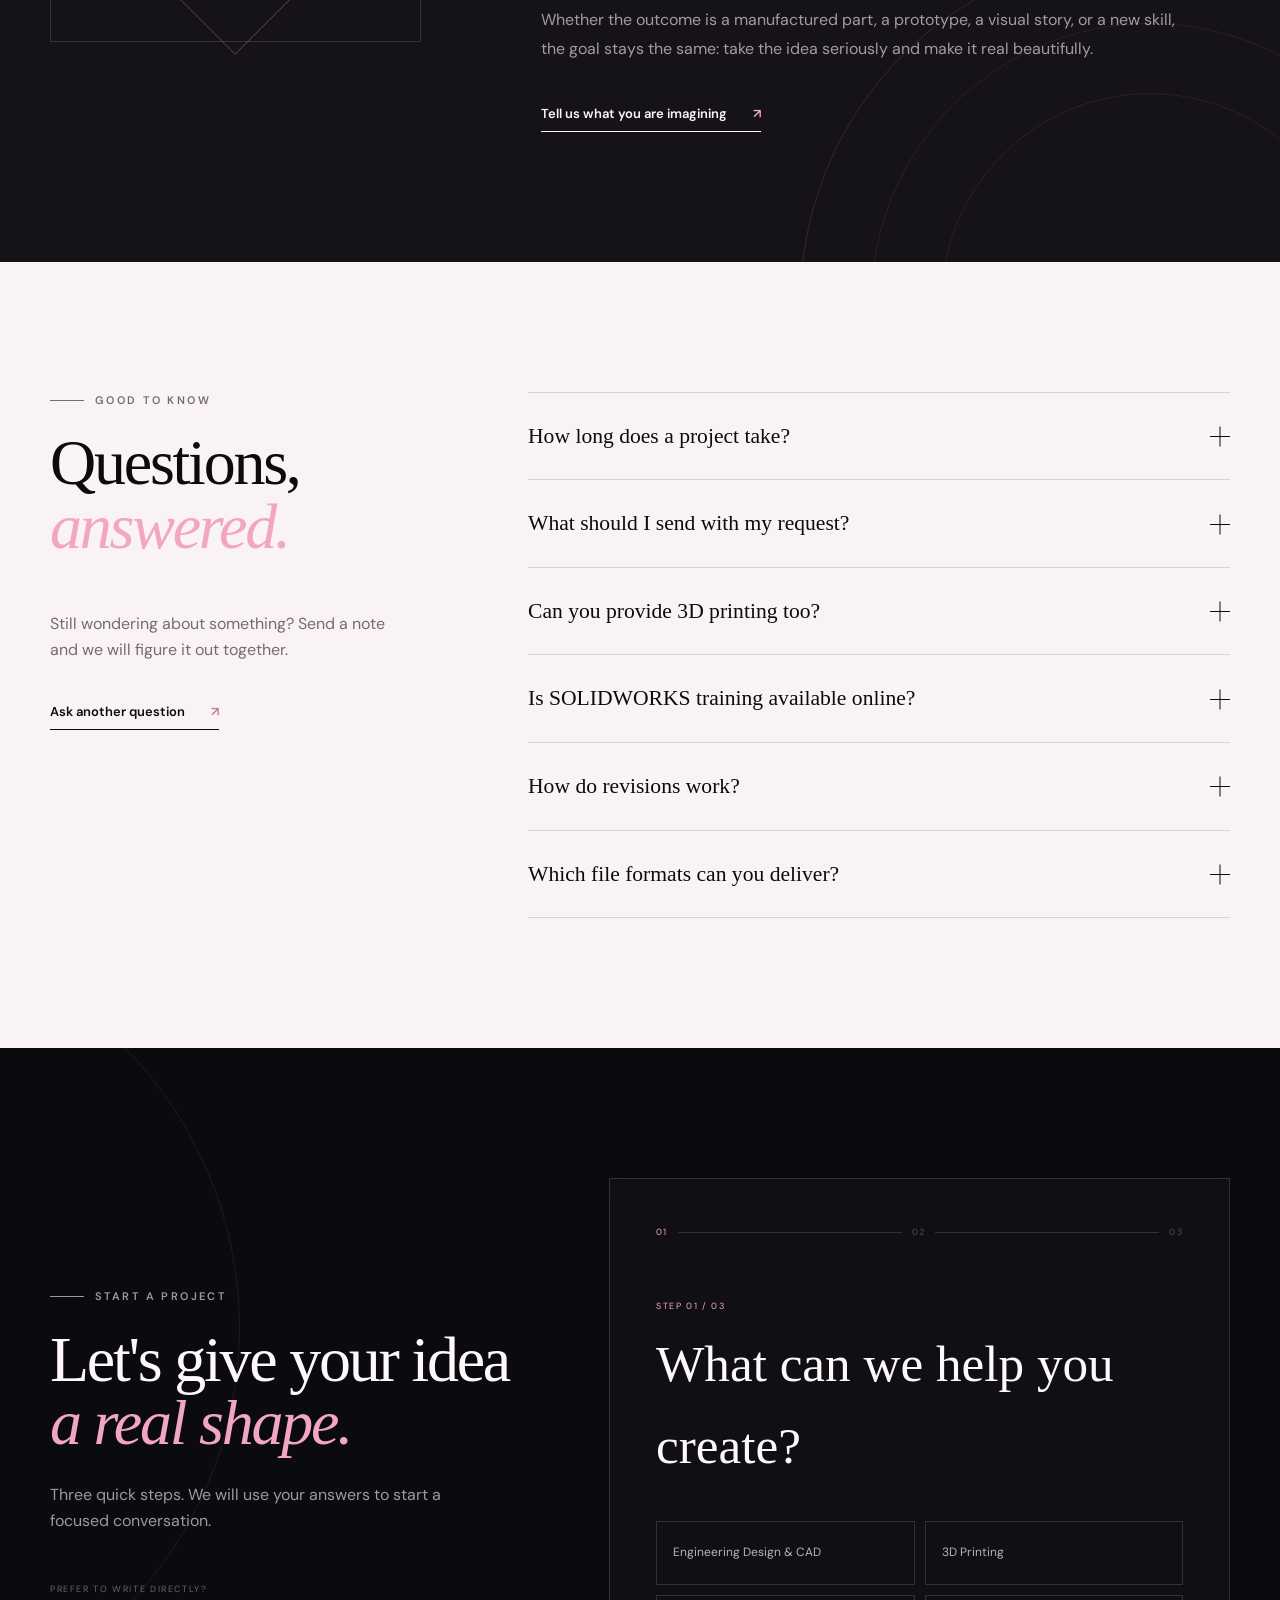
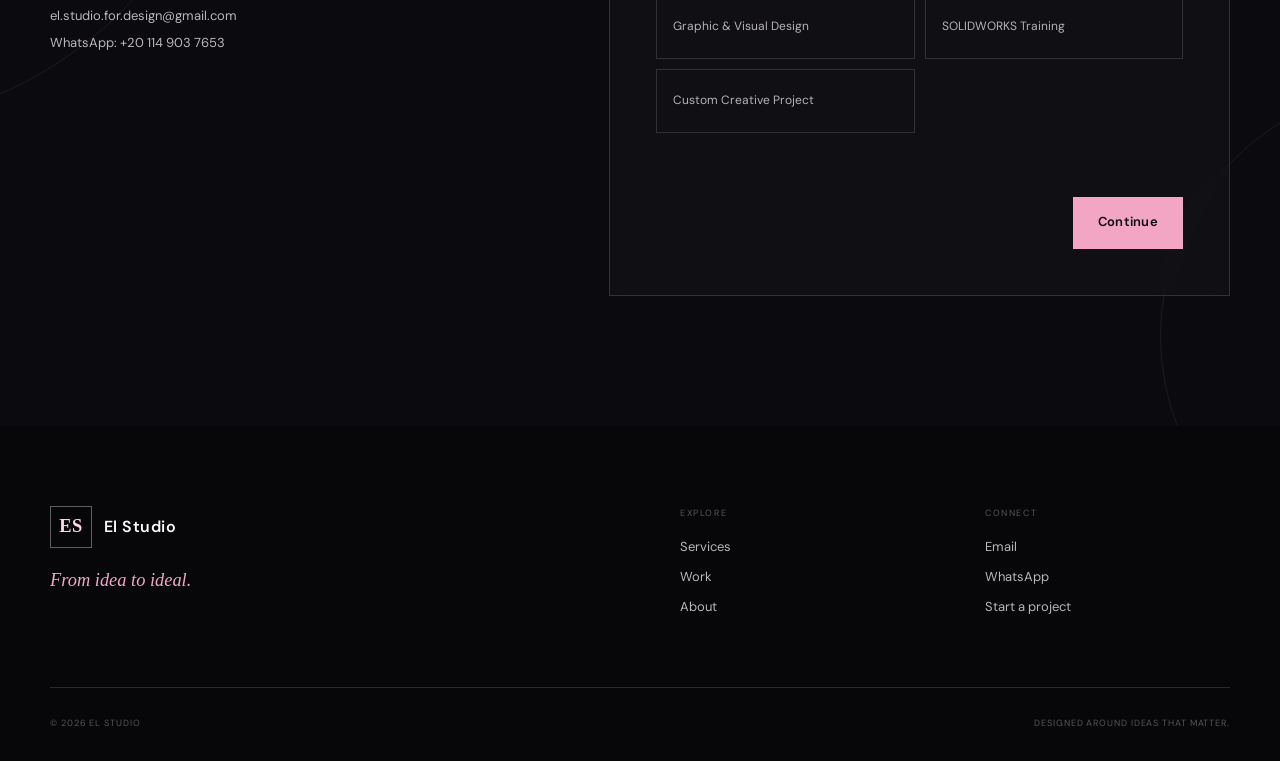
==== commit 664cca4e: "Replace hero bulb with interactive stellar 3D face" ====
--- a/index.html
+++ b/index.html
@@ -86,45 +86,12 @@
             </div>
           </div>
 
-          <div class="hero-art reveal" aria-label="Abstract engineering drawing">
-            <svg viewBox="0 0 560 640" role="img" aria-label="A conceptual product drawn with construction lines">
-              <defs>
-                <linearGradient id="pinkStroke" x1="0" y1="0" x2="1" y2="1">
-                  <stop offset="0" stop-color="#ffd4e4" />
-                  <stop offset="1" stop-color="#f2a6c4" />
-                </linearGradient>
-                <filter id="softGlow">
-                  <feGaussianBlur stdDeviation="5" result="blur" />
-                  <feMerge><feMergeNode in="blur" /><feMergeNode in="SourceGraphic" /></feMerge>
-                </filter>
-              </defs>
-              <g class="hero-art__construction" fill="none" stroke="rgba(255,248,251,.2)" stroke-width="1">
-                <circle cx="280" cy="320" r="226" />
-                <circle cx="280" cy="320" r="162" />
-                <line x1="34" y1="320" x2="526" y2="320" />
-                <line x1="280" y1="74" x2="280" y2="566" />
-                <path d="M86 190 474 450M86 450 474 190" />
-              </g>
-              <g class="hero-art__object" fill="none" stroke="url(#pinkStroke)" stroke-linecap="round">
-                <path d="M196 188C237 133 330 139 365 206c31 59 3 114-30 146-25 24-31 59-32 95h-48c-1-36-9-69-34-94-35-34-62-104-25-165Z" stroke-width="3" />
-                <path d="M230 458h98M238 478h82M249 497h60" stroke-width="3" />
-                <path d="M253 447c-2-60-10-97-41-125M306 447c1-59 11-98 43-125" stroke-width="1.5" />
-                <path d="M229 271c26-36 78-44 112-9" stroke-width="2" filter="url(#softGlow)" />
-              </g>
-              <g fill="#f2a6c4" class="hero-art__points">
-                <circle cx="196" cy="188" r="5" /><circle cx="365" cy="206" r="5" />
-                <circle cx="221" cy="353" r="4" /><circle cx="335" cy="352" r="4" />
-              </g>
-              <g class="hero-art__labels" fill="#fff8fb" font-family="DM Sans, sans-serif" font-size="10" letter-spacing="2">
-                <text x="54" y="183">CONCEPT / 01</text>
-                <text x="394" y="455">REFINE</text>
-                <text x="394" y="471">BUILD</text>
-                <text x="394" y="487">DELIVER</text>
-              </g>
-            </svg>
+          <div class="hero-art hero-art--face reveal" aria-label="Interactive three-dimensional robotic face made from points">
+            <canvas id="stellar-face" role="img" aria-label="A futuristic dotted female robotic head that follows the pointer"></canvas>
+            <div class="face-hud" aria-hidden="true"><i></i><span>NEURAL FORM / 01</span><i></i></div>
             <div class="hero-art__caption">
-              <span>CONCEPT STUDY</span>
-              <span>FORM + FUNCTION</span>
+              <span>MOVE TO EXPLORE</span>
+              <span>HUMAN × MACHINE</span>
             </div>
           </div>
         </div>
--- a/styles.css
+++ b/styles.css
@@ -84,6 +84,18 @@
 .hero-art__object { stroke-dasharray: 1100; stroke-dashoffset: 1100; animation: draw 3.2s 1.4s var(--ease) forwards; }
 .hero-art__points { animation: pulse 2.6s infinite; transform-origin: center; }
 .hero-art__caption { display: flex; justify-content: space-between; margin-top: -34px; padding: 0 26px; color: rgba(255,248,251,.45); font-size: 8px; letter-spacing: .22em; }
+.hero-art--face { height: min(74vh, 650px); min-height: 520px; cursor: crosshair; isolation: isolate; }
+.hero-art--face::before { inset: 15% 3% 8%; background: radial-gradient(circle, rgba(242,166,196,.18), rgba(116,61,105,.07) 38%, transparent 70%); }
+#stellar-face { position: relative; z-index: 2; display: block; width: 100%; height: 100%; touch-action: none; }
+.face-hud { position: absolute; z-index: 3; top: 50%; left: 50%; width: 91%; height: 76%; transform: translate(-50%,-50%); border: 1px solid rgba(242,166,196,.09); border-radius: 50%; pointer-events: none; }
+.face-hud::before, .face-hud::after { content: ""; position: absolute; background: rgba(242,166,196,.13); }
+.face-hud::before { left: -5%; right: -5%; top: 50%; height: 1px; }
+.face-hud::after { top: -5%; bottom: -5%; left: 50%; width: 1px; }
+.face-hud i { position: absolute; width: 34px; height: 34px; border-color: rgba(255,212,228,.36); }
+.face-hud i:first-child { top: -1px; left: -1px; border-top: 1px solid; border-left: 1px solid; }
+.face-hud i:last-child { right: -1px; bottom: -1px; border-right: 1px solid; border-bottom: 1px solid; }
+.face-hud span { position: absolute; top: 20%; left: -5%; padding: 5px 8px; background: var(--ink); color: rgba(255,248,251,.48); font-size: 7px; letter-spacing: .2em; }
+.hero-art--face .hero-art__caption { position: absolute; z-index: 4; right: 0; bottom: 18px; left: 0; margin: 0; }
 @keyframes draw { to { stroke-dashoffset: 0; } }
 @keyframes artFloat { 50% { transform: translateY(-12px) rotate(.5deg); } }
 @keyframes pulse { 50% { opacity: .45; } }
@@ -142,8 +154,11 @@
 .work-card--reverse { grid-template-columns: .8fr 1.2fr; }
 .work-card--reverse .work-card__art { order: 2; }
 .work-card__art { position: relative; min-height: 470px; overflow: hidden; border: 1px solid var(--line-dark); background: #131116; }
-.work-card__art::before { content: ""; position: absolute; inset: 0; background-image: linear-gradient(rgba(242,166,196,.06) 1px, transparent 1px), linear-gradient(90deg, rgba(242,166,196,.06) 1px, transparent 1px); background-size: 34px 34px; }
+.work-card__art::before { content: ""; position: absolute; z-index: 1; inset: 0; background: linear-gradient(to top, rgba(11,11,15,.72), transparent 32%); pointer-events: none; }
+.work-card__image { width: 100%; height: 470px; object-fit: cover; object-position: center; transition: transform .8s var(--ease), filter .8s var(--ease); }
+.work-card:hover .work-card__image { transform: scale(1.025); filter: saturate(1.06) contrast(1.03); }
 .work-card__art > span { position: absolute; left: 24px; bottom: 20px; color: rgba(255,248,251,.48); font-size: 8px; letter-spacing: .2em; }
+.work-card__art > span { z-index: 2; }
 .work-card__copy { max-width: 430px; }
 .work-card__index { margin-bottom: 22px; color: var(--pink); font-size: 9px; letter-spacing: .2em; }
 .work-card h3 { margin-bottom: 22px; font-family: var(--serif); font-size: clamp(2.5rem, 5vw, 4.7rem); font-weight: 400; line-height: 1; }
@@ -306,7 +321,8 @@
   .hero__actions { display: grid; }
   .hero__actions .button { width: 100%; }
   .hero__proof { display: grid; gap: 8px; }
-  .hero-art { width: 95vw; margin: -25px -20vw -40px auto; opacity: .64; }
+  .hero-art { width: 95vw; margin: -25px -20vw -40px auto; opacity: .88; }
+  .hero-art--face { height: 500px; min-height: 500px; }
   .section-heading { margin-bottom: 50px; }
   .section-heading h2 { font-size: 3.15rem; }
   .service-grid { grid-template-columns: 1fr; }
@@ -317,6 +333,7 @@
   .visual-butterfly { left: auto; }
   .work-list { gap: 65px; }
   .work-card__art { min-height: 370px; }
+  .work-card__image { height: 370px; }
   .art-butterfly__wing { width: 112px; height: 150px; }
   .art-butterfly__body { top: 145px; height: 130px; }
   .art-butterfly__orb { top: 98px; }
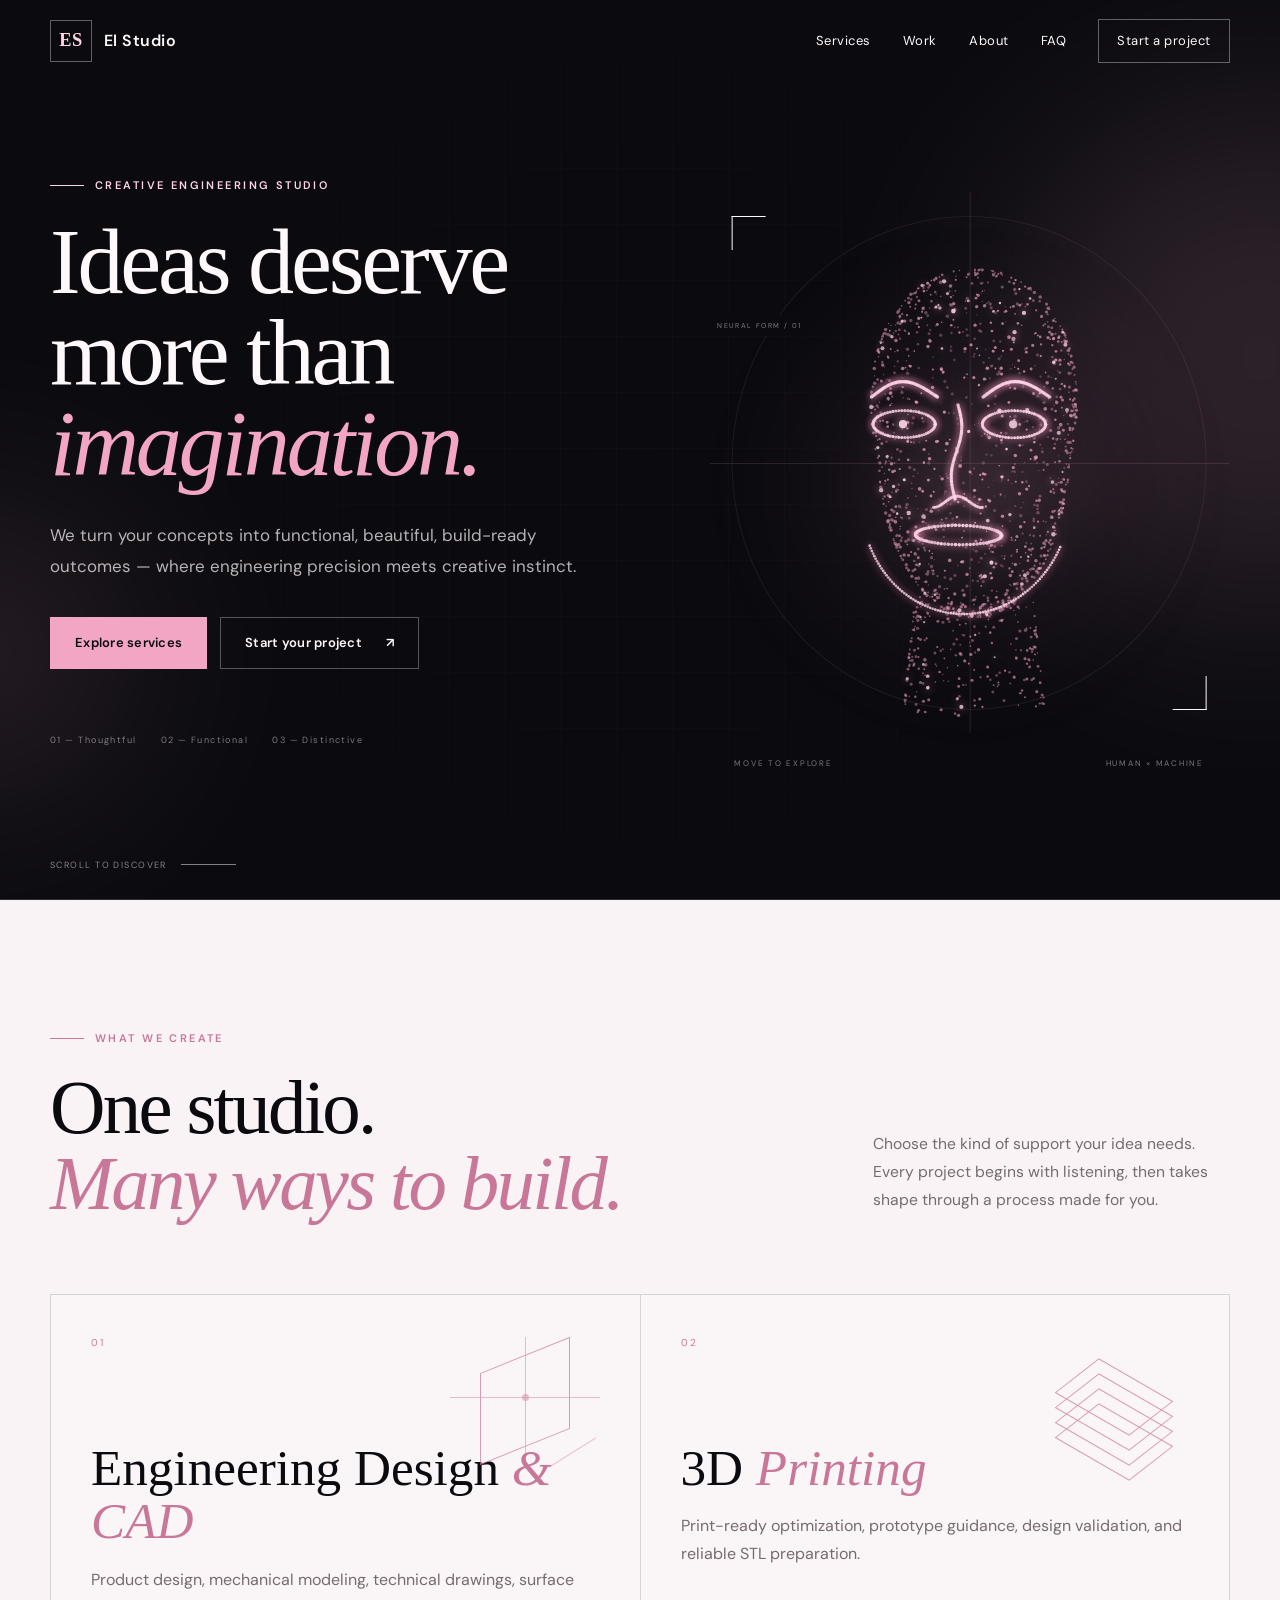
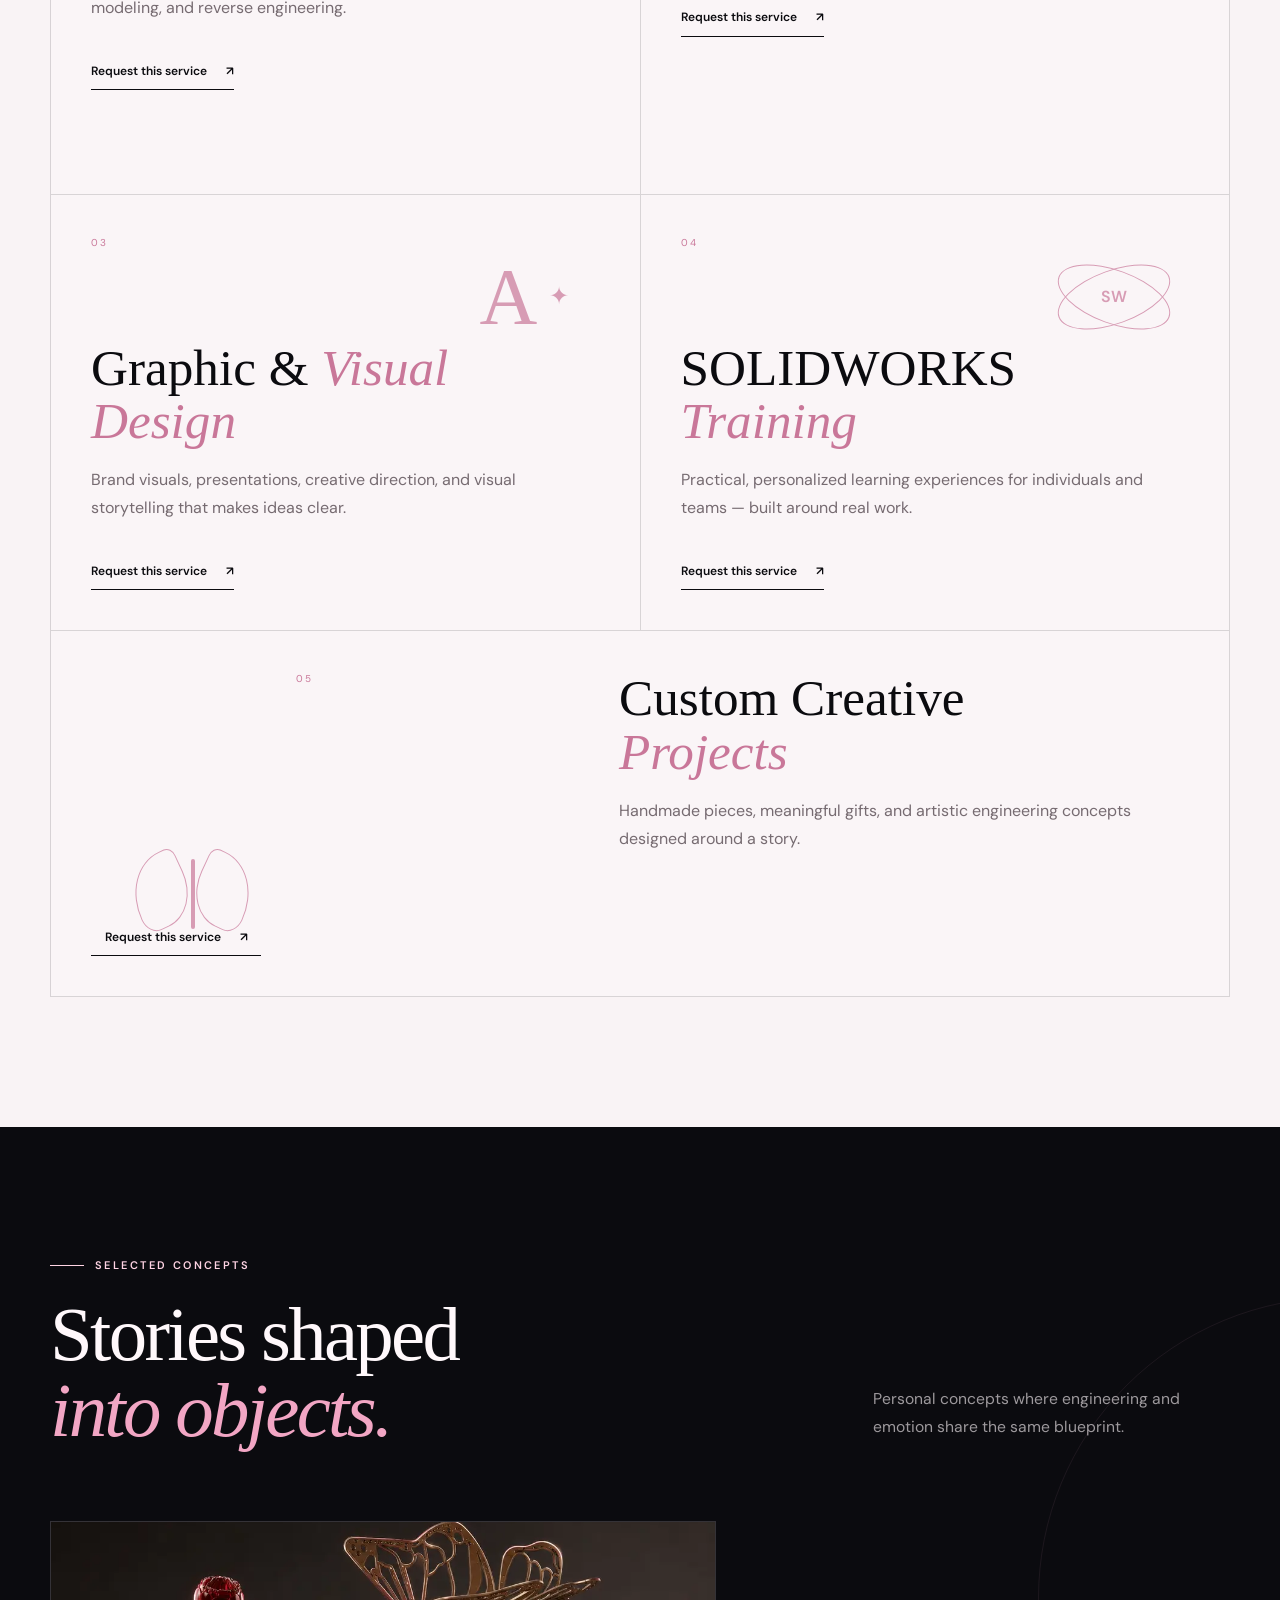
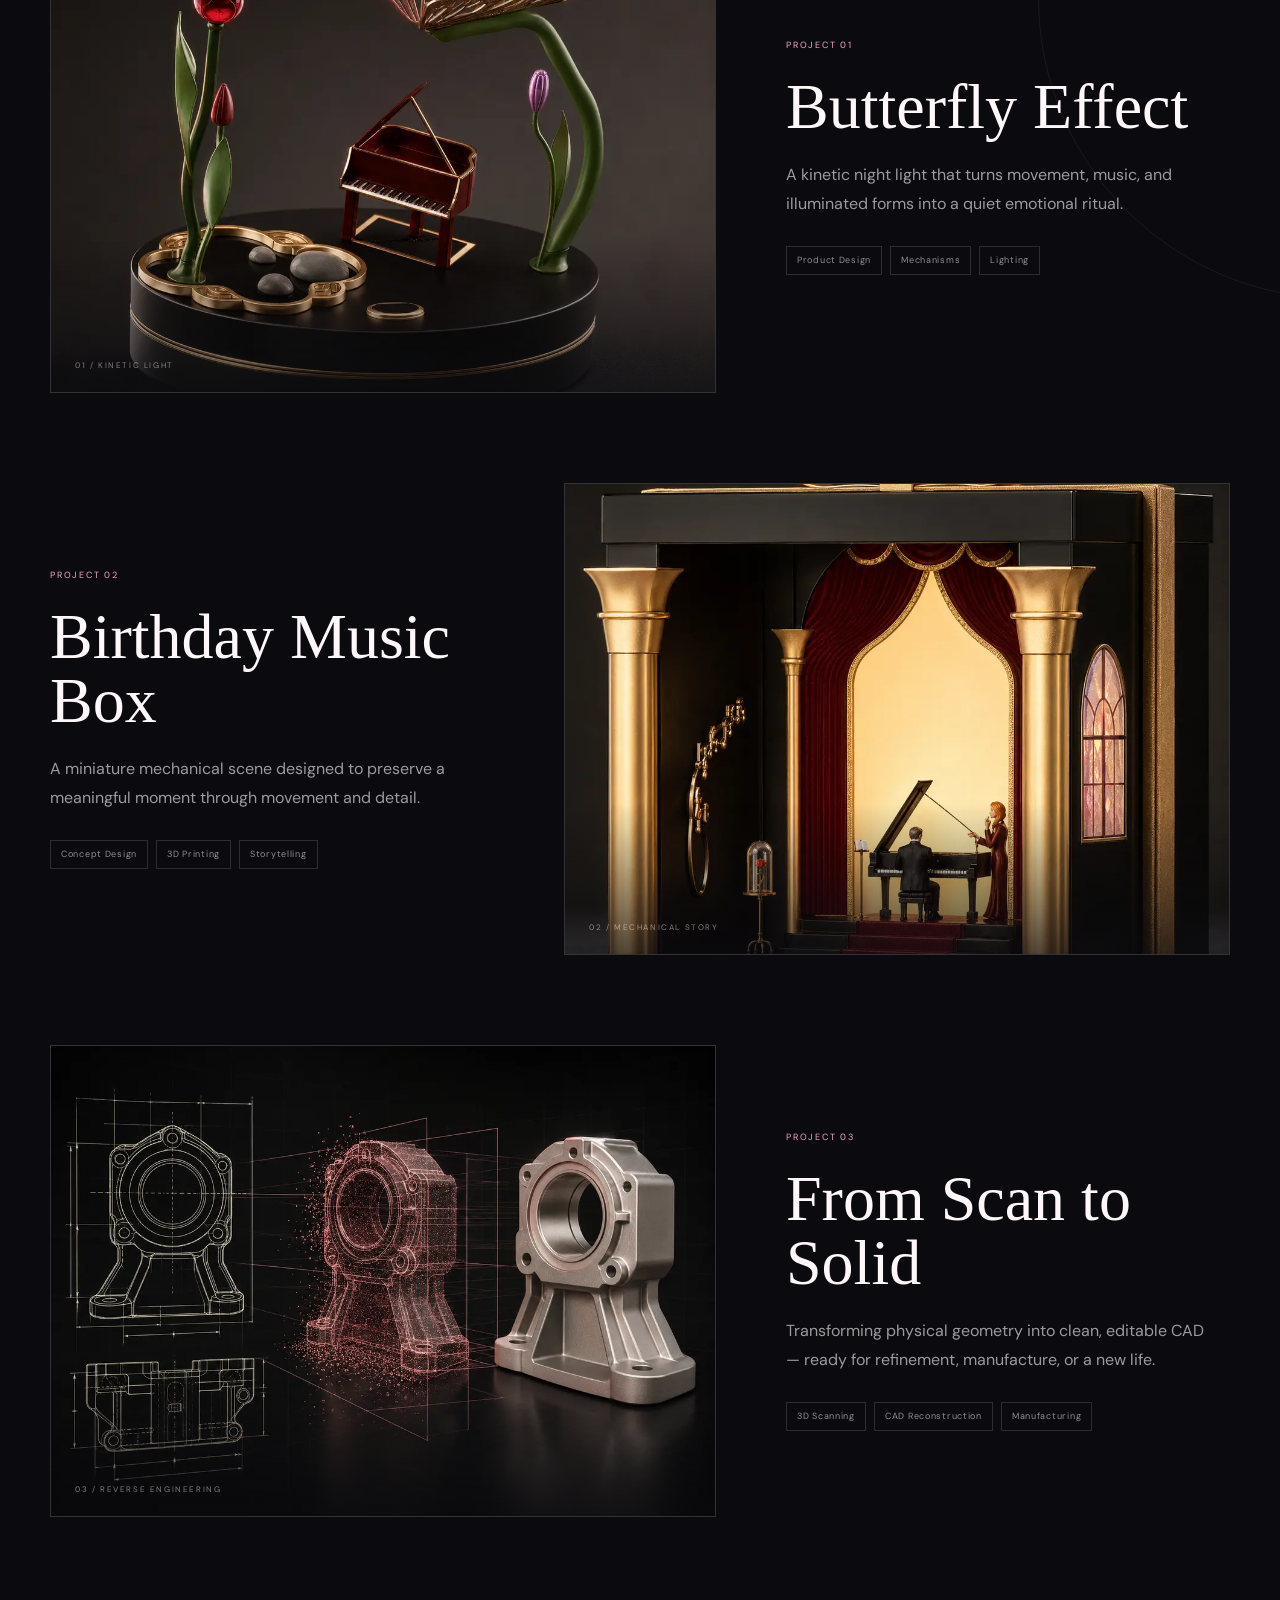
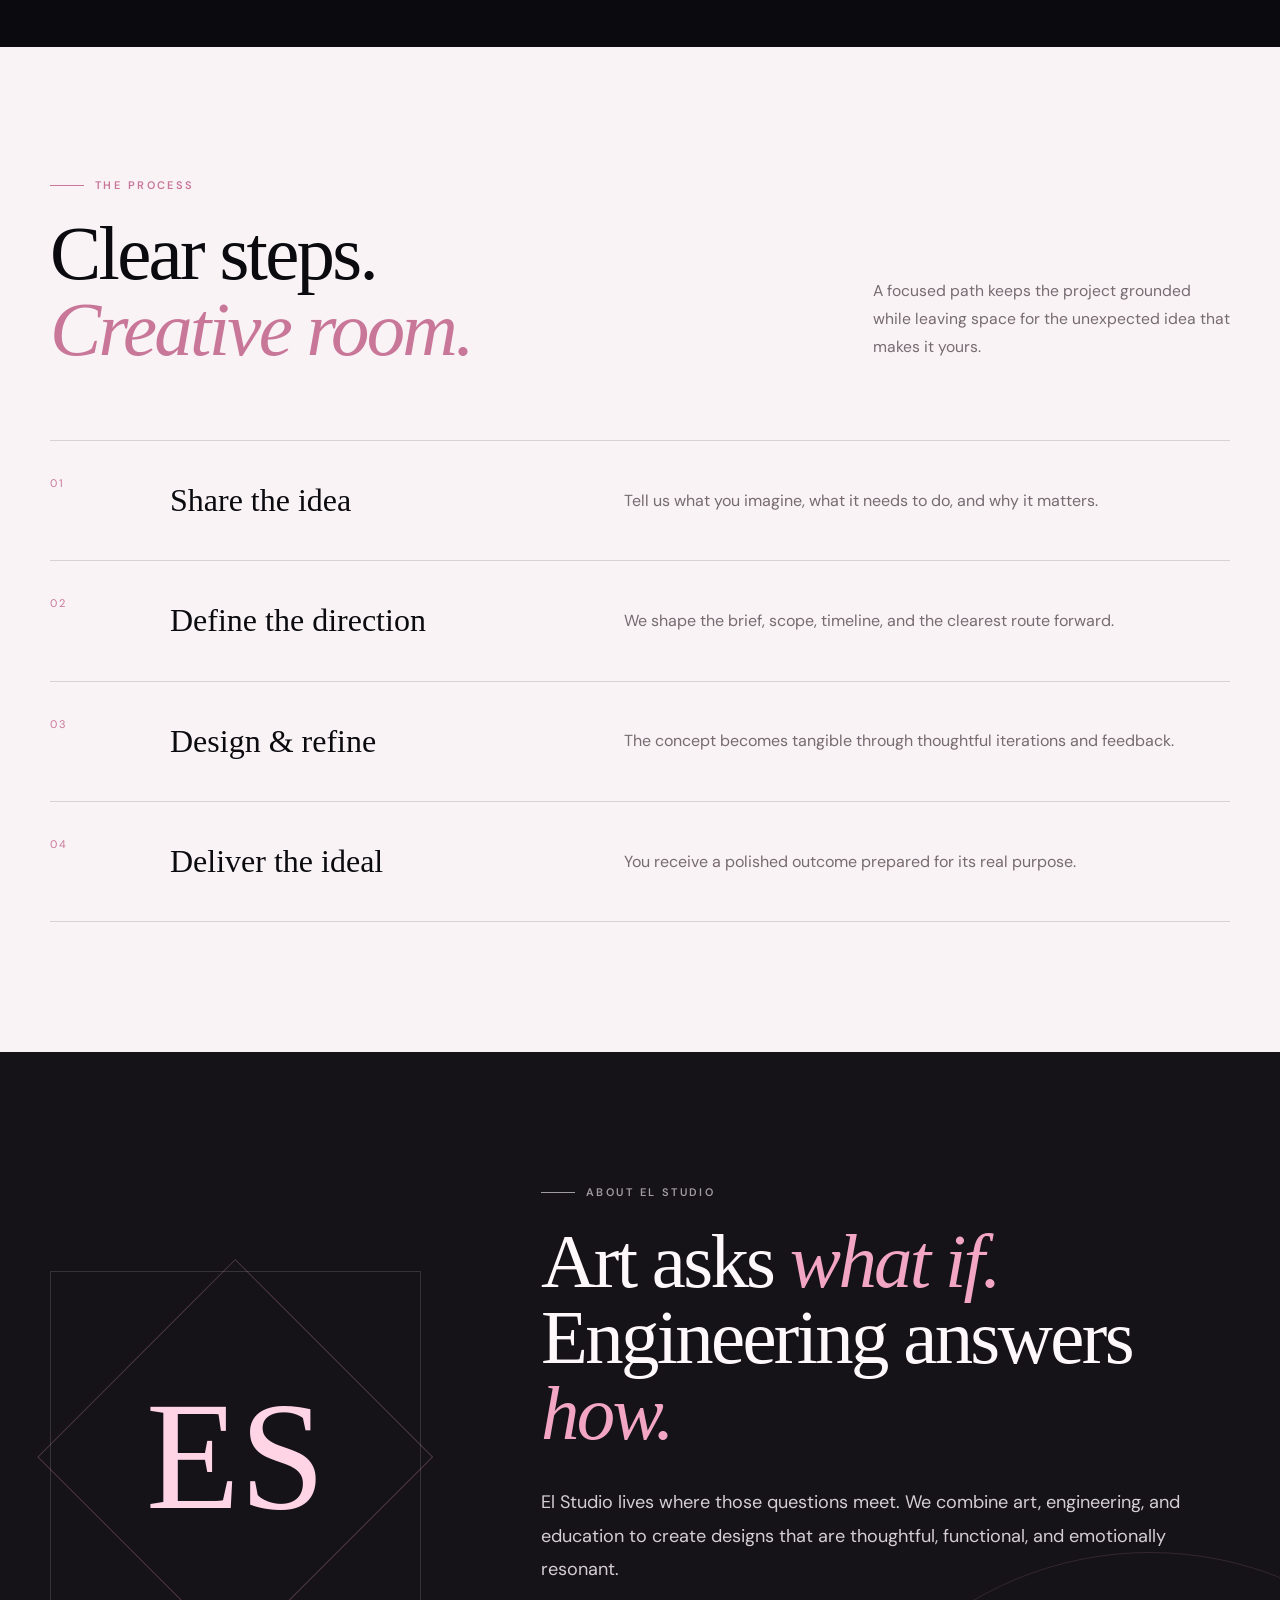
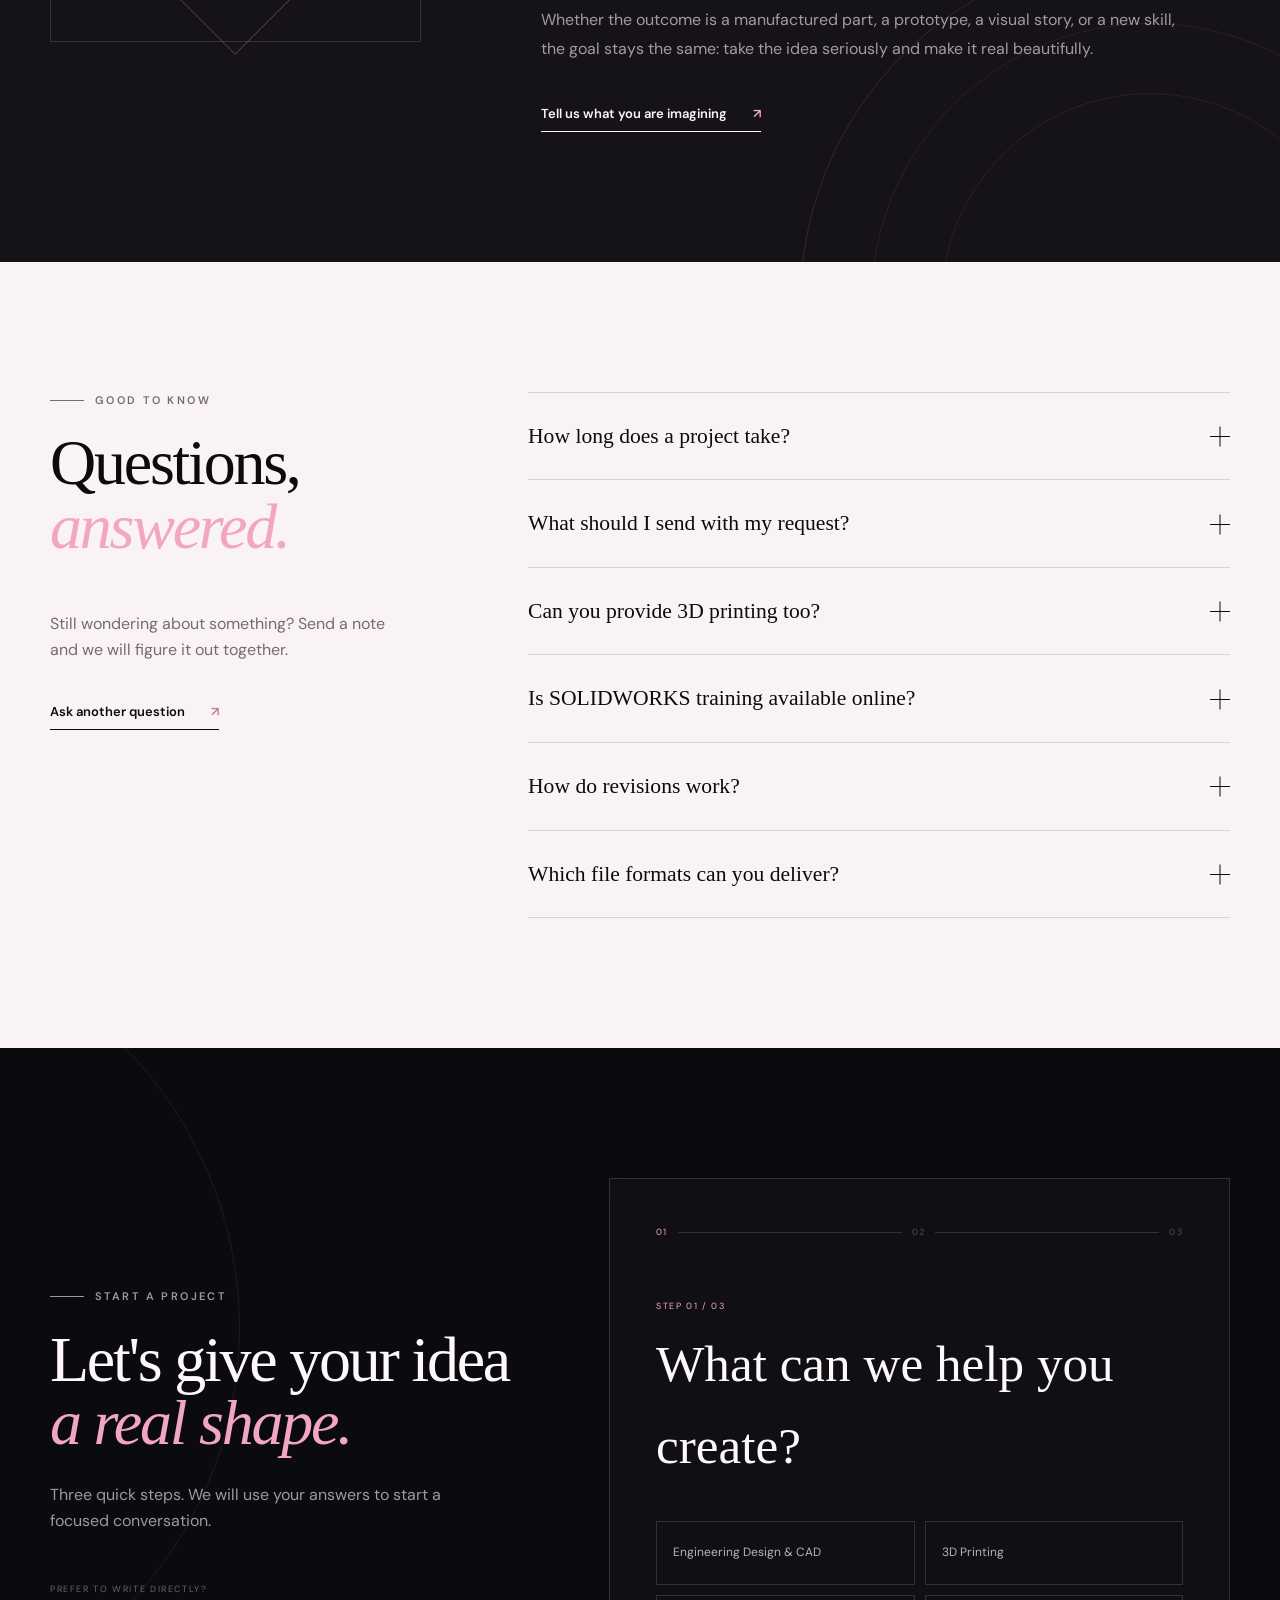
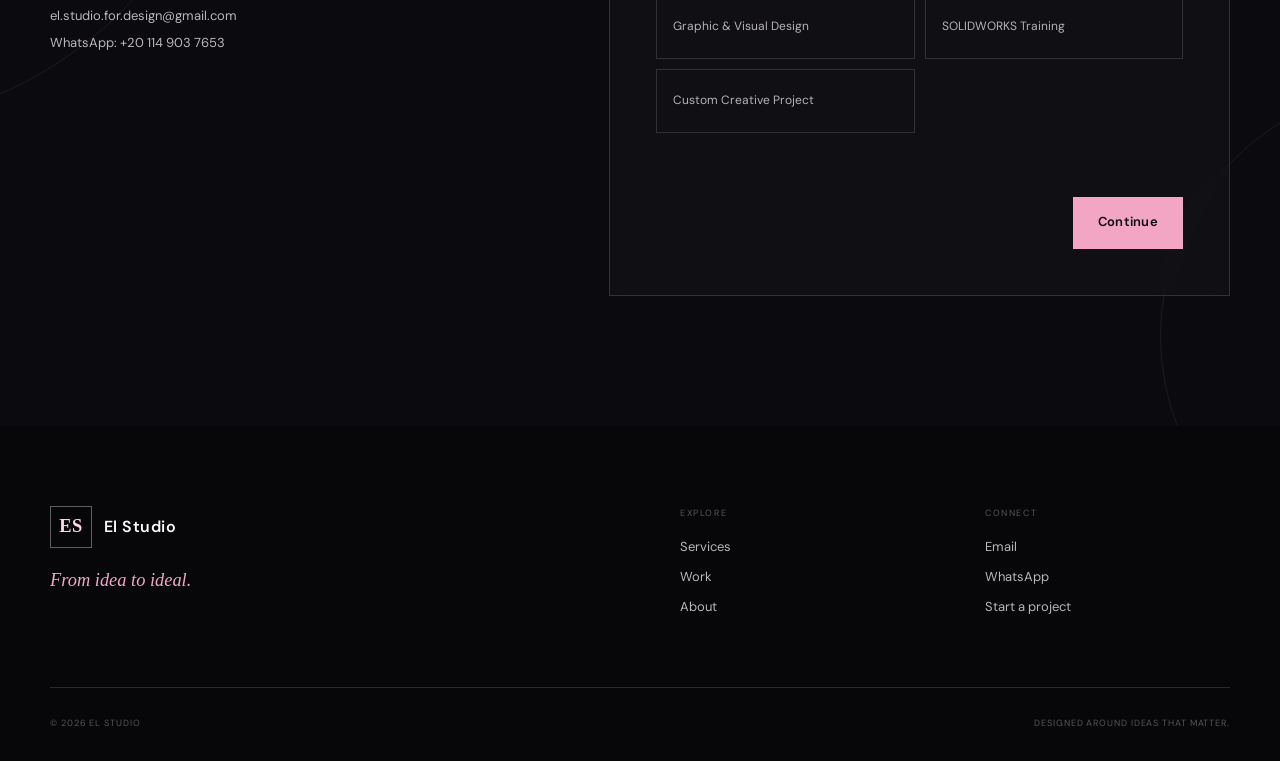
==== commit 0818bf8c: "Bust script cache for interactive face" ====
--- a/index.html
+++ b/index.html
@@ -380,6 +380,6 @@
     </footer>
 
     <div class="toast" id="toast" role="status" aria-live="polite"></div>
-    <script src="script.js"></script>
+    <script src="script.js?v=stellar-face-2"></script>
   </body>
 </html>
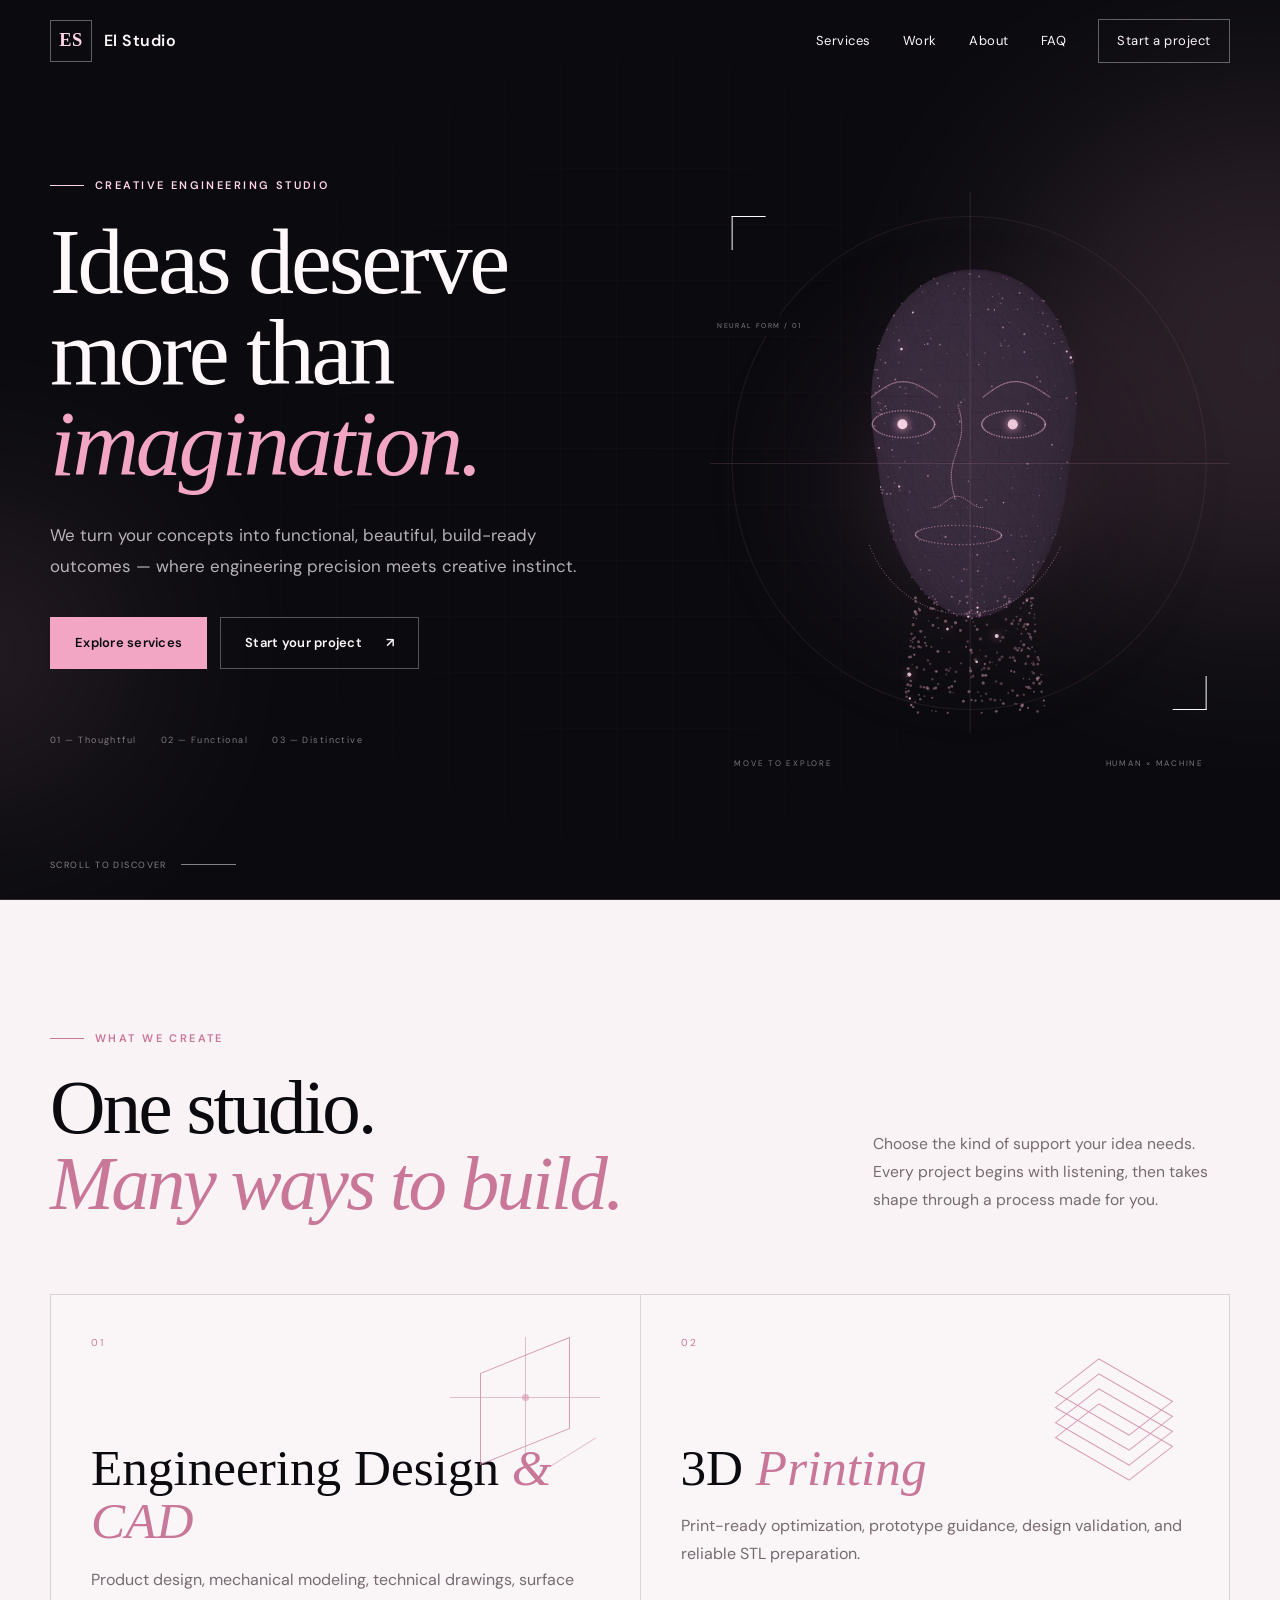
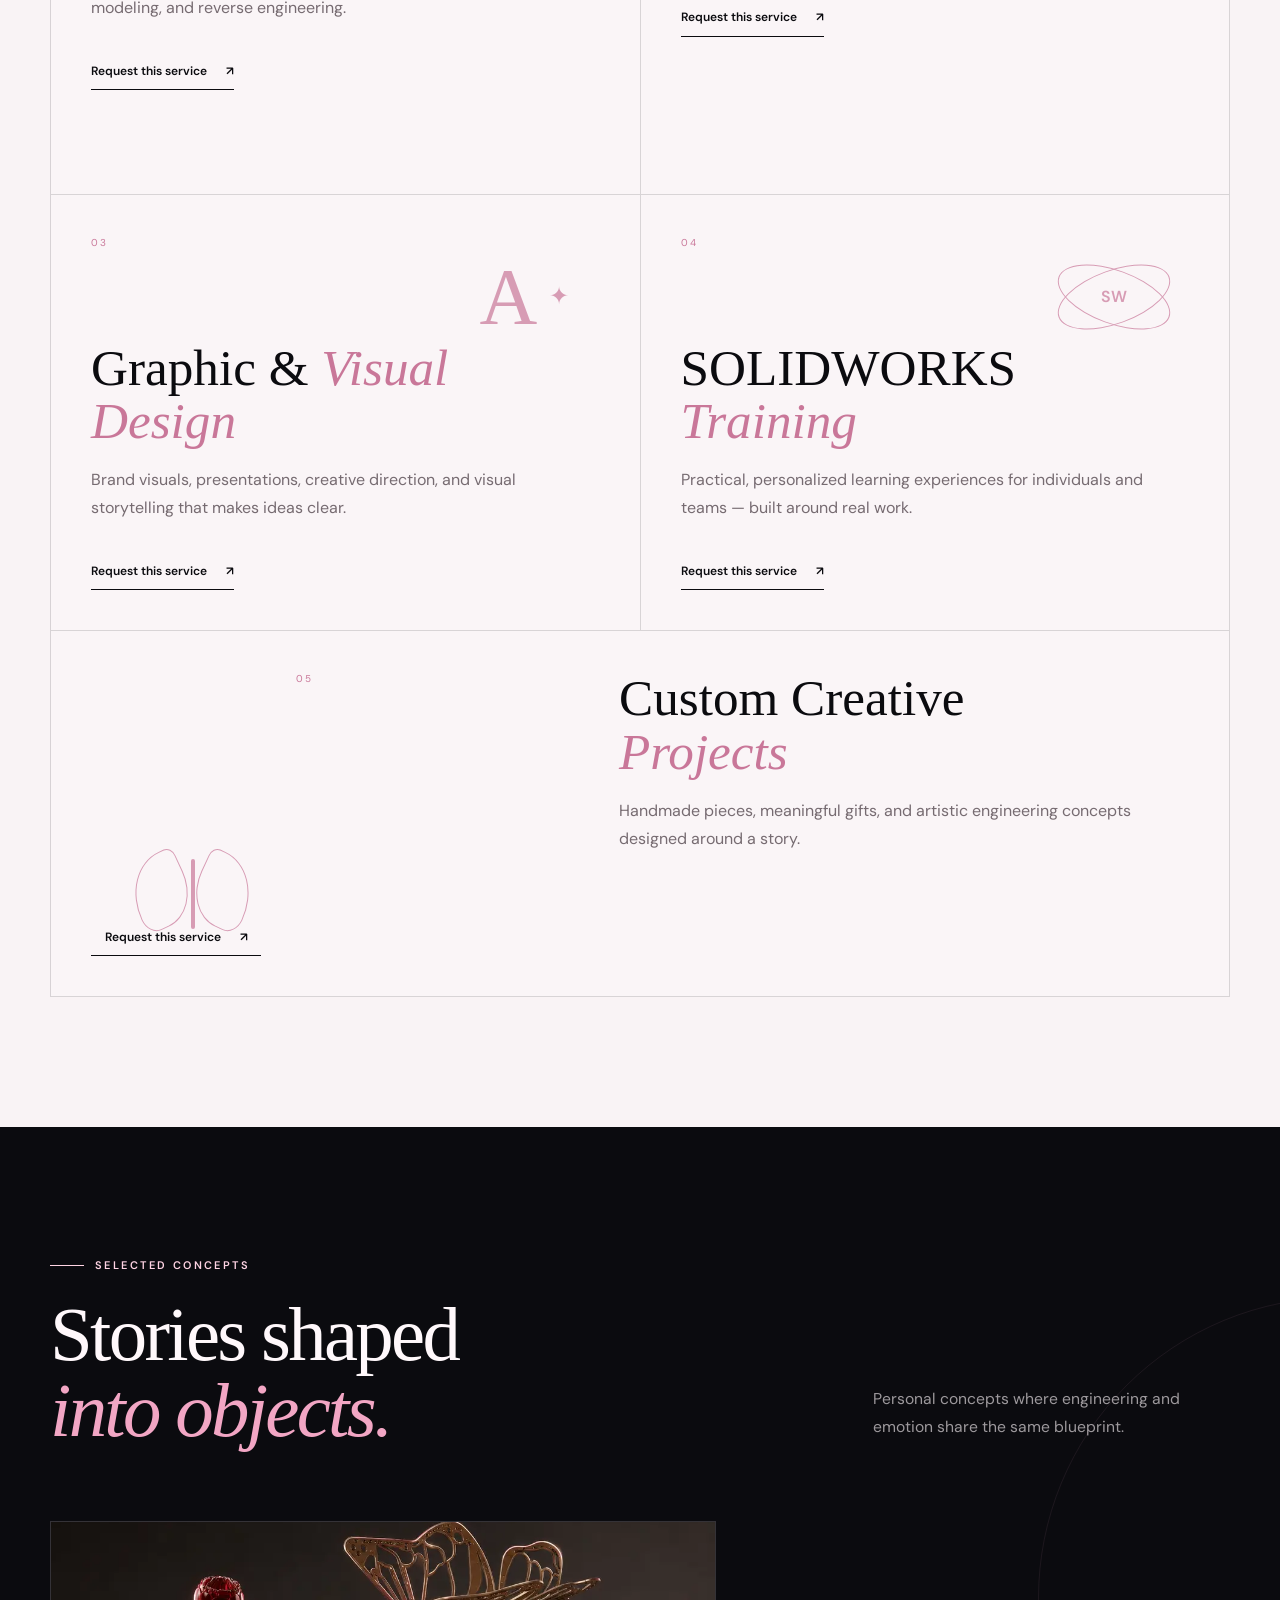
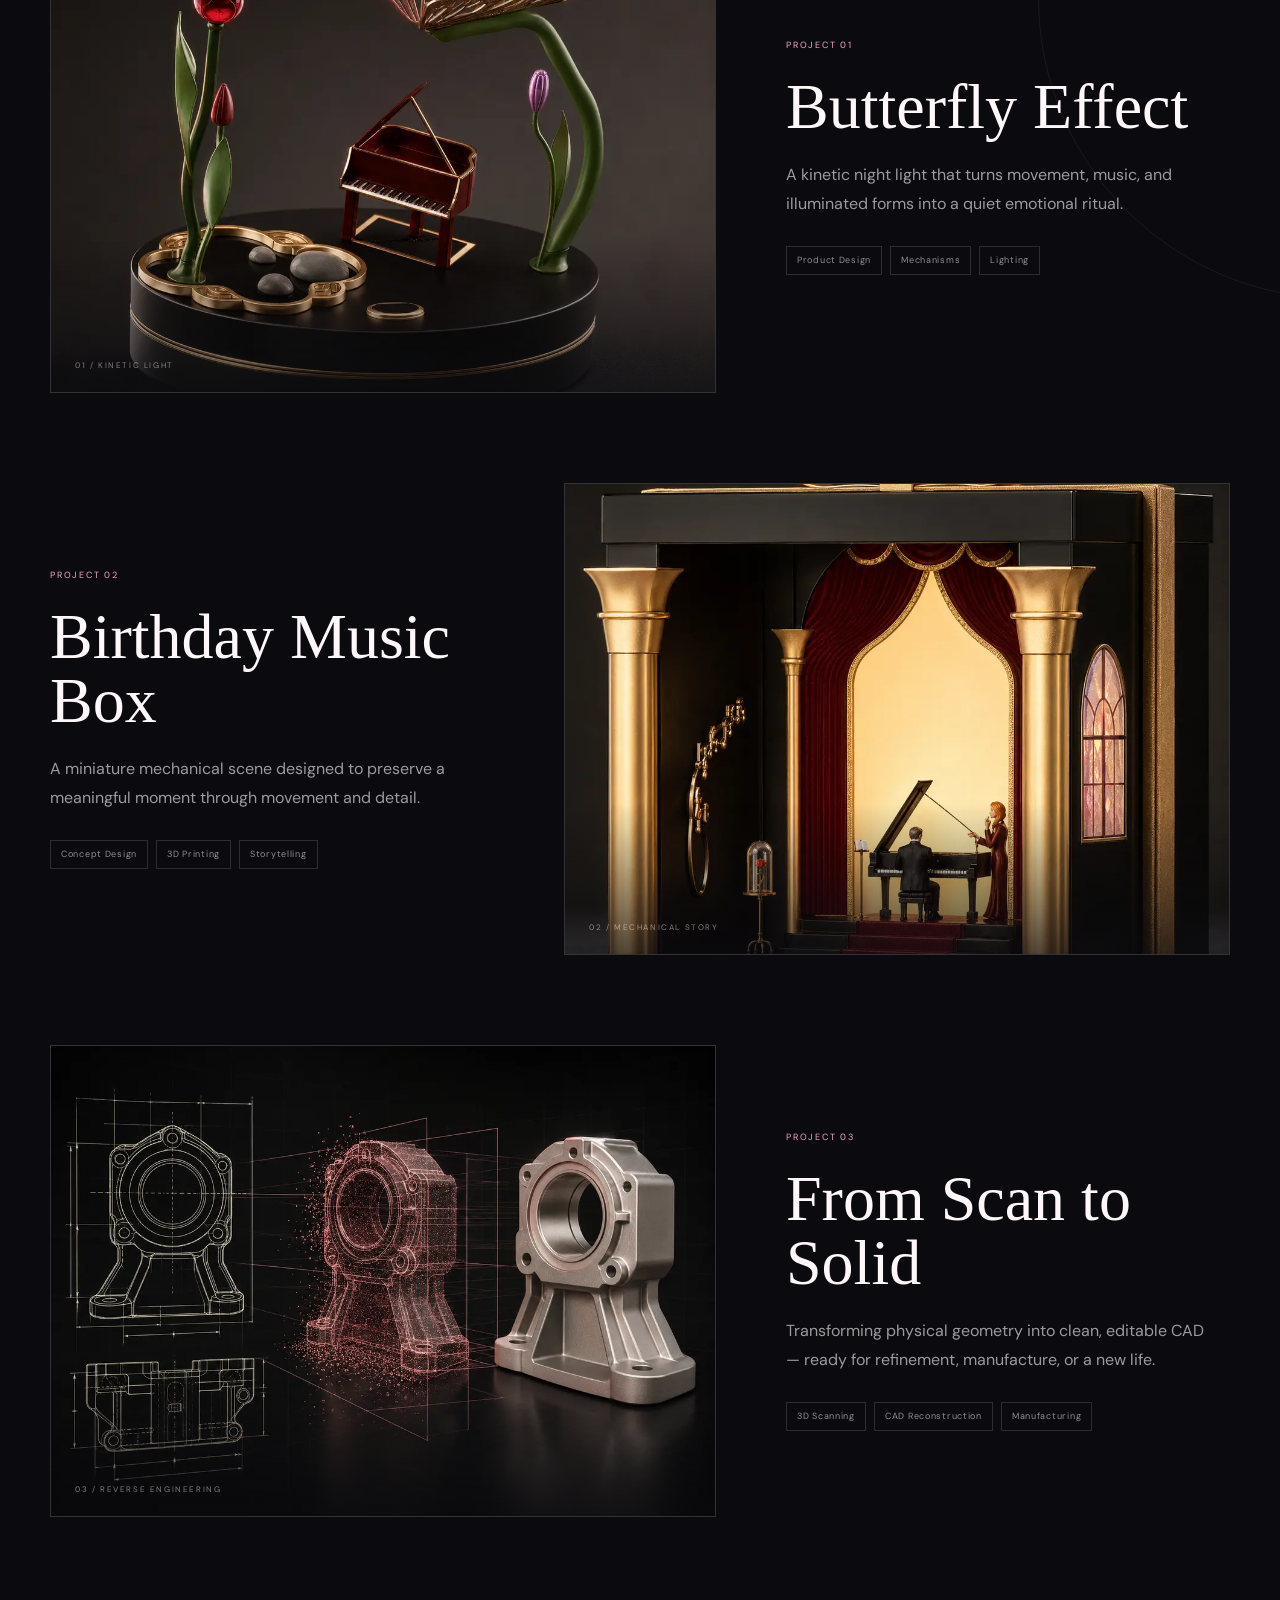
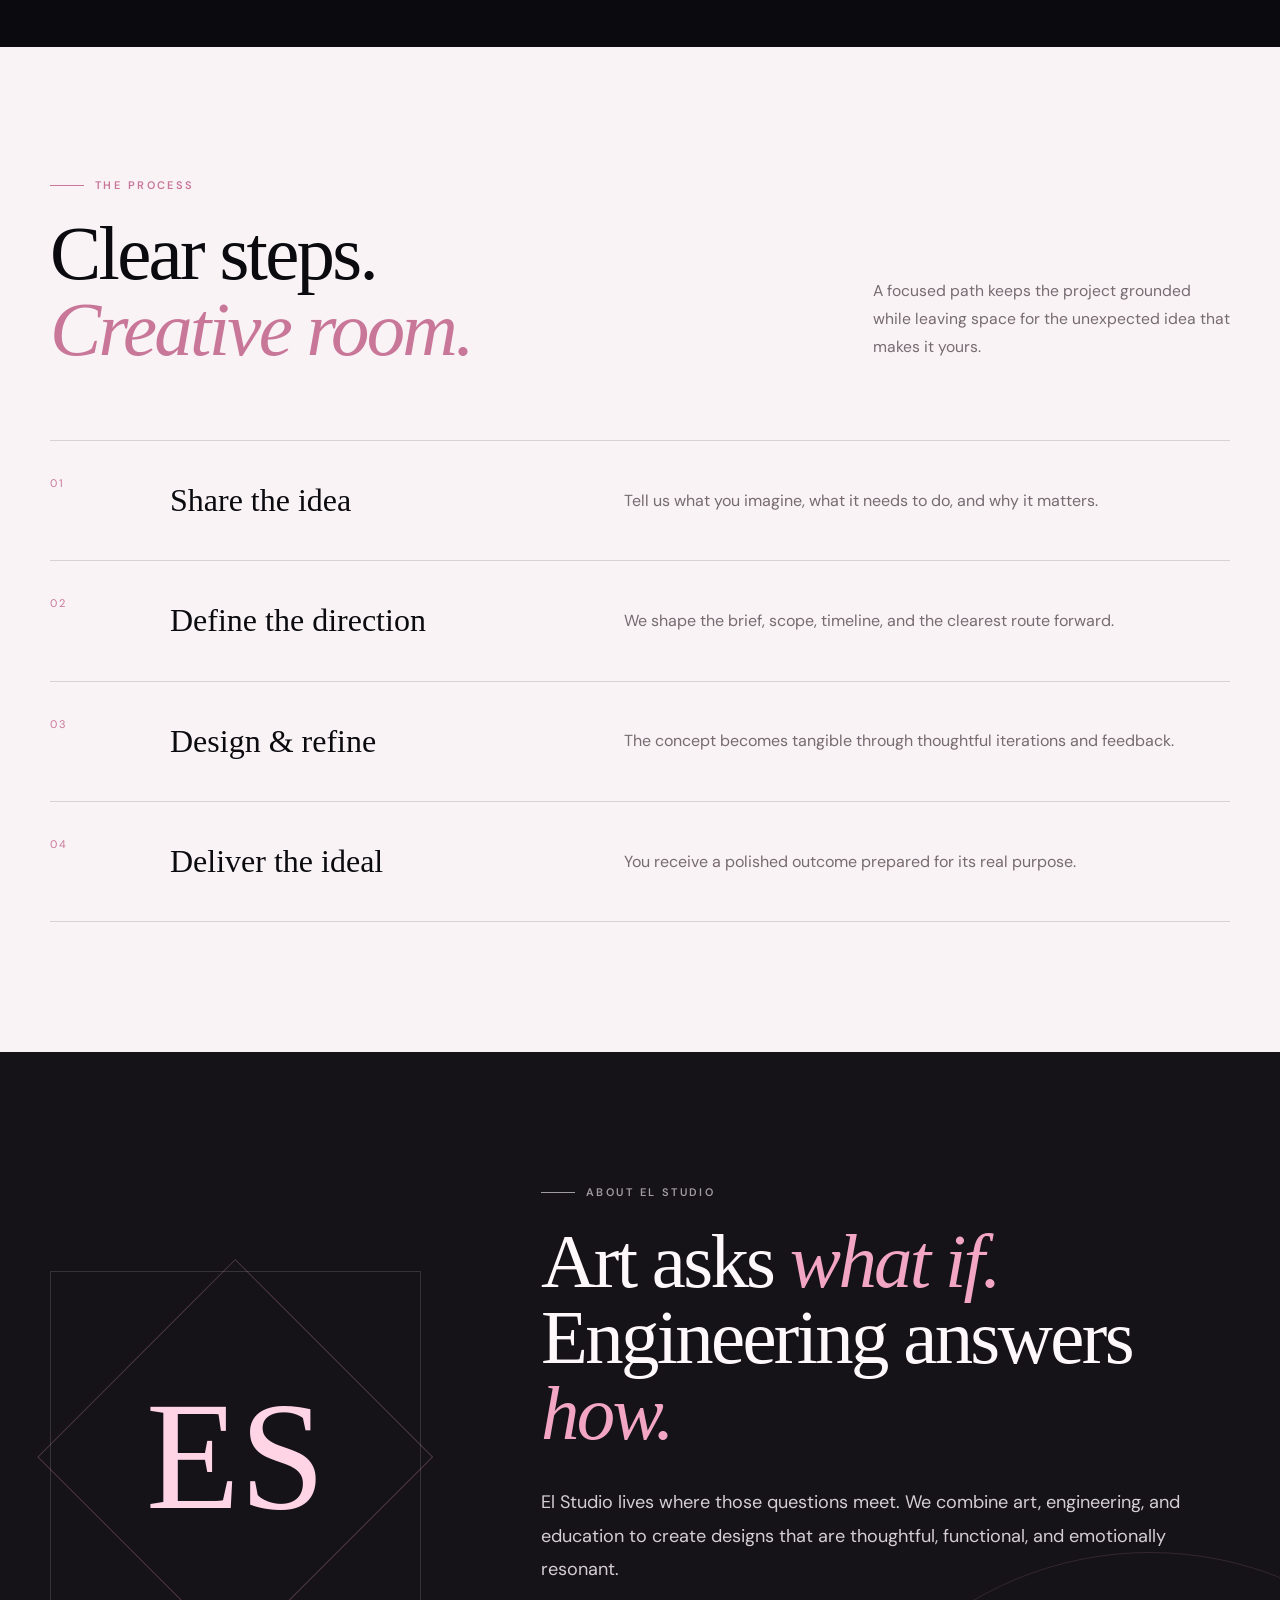
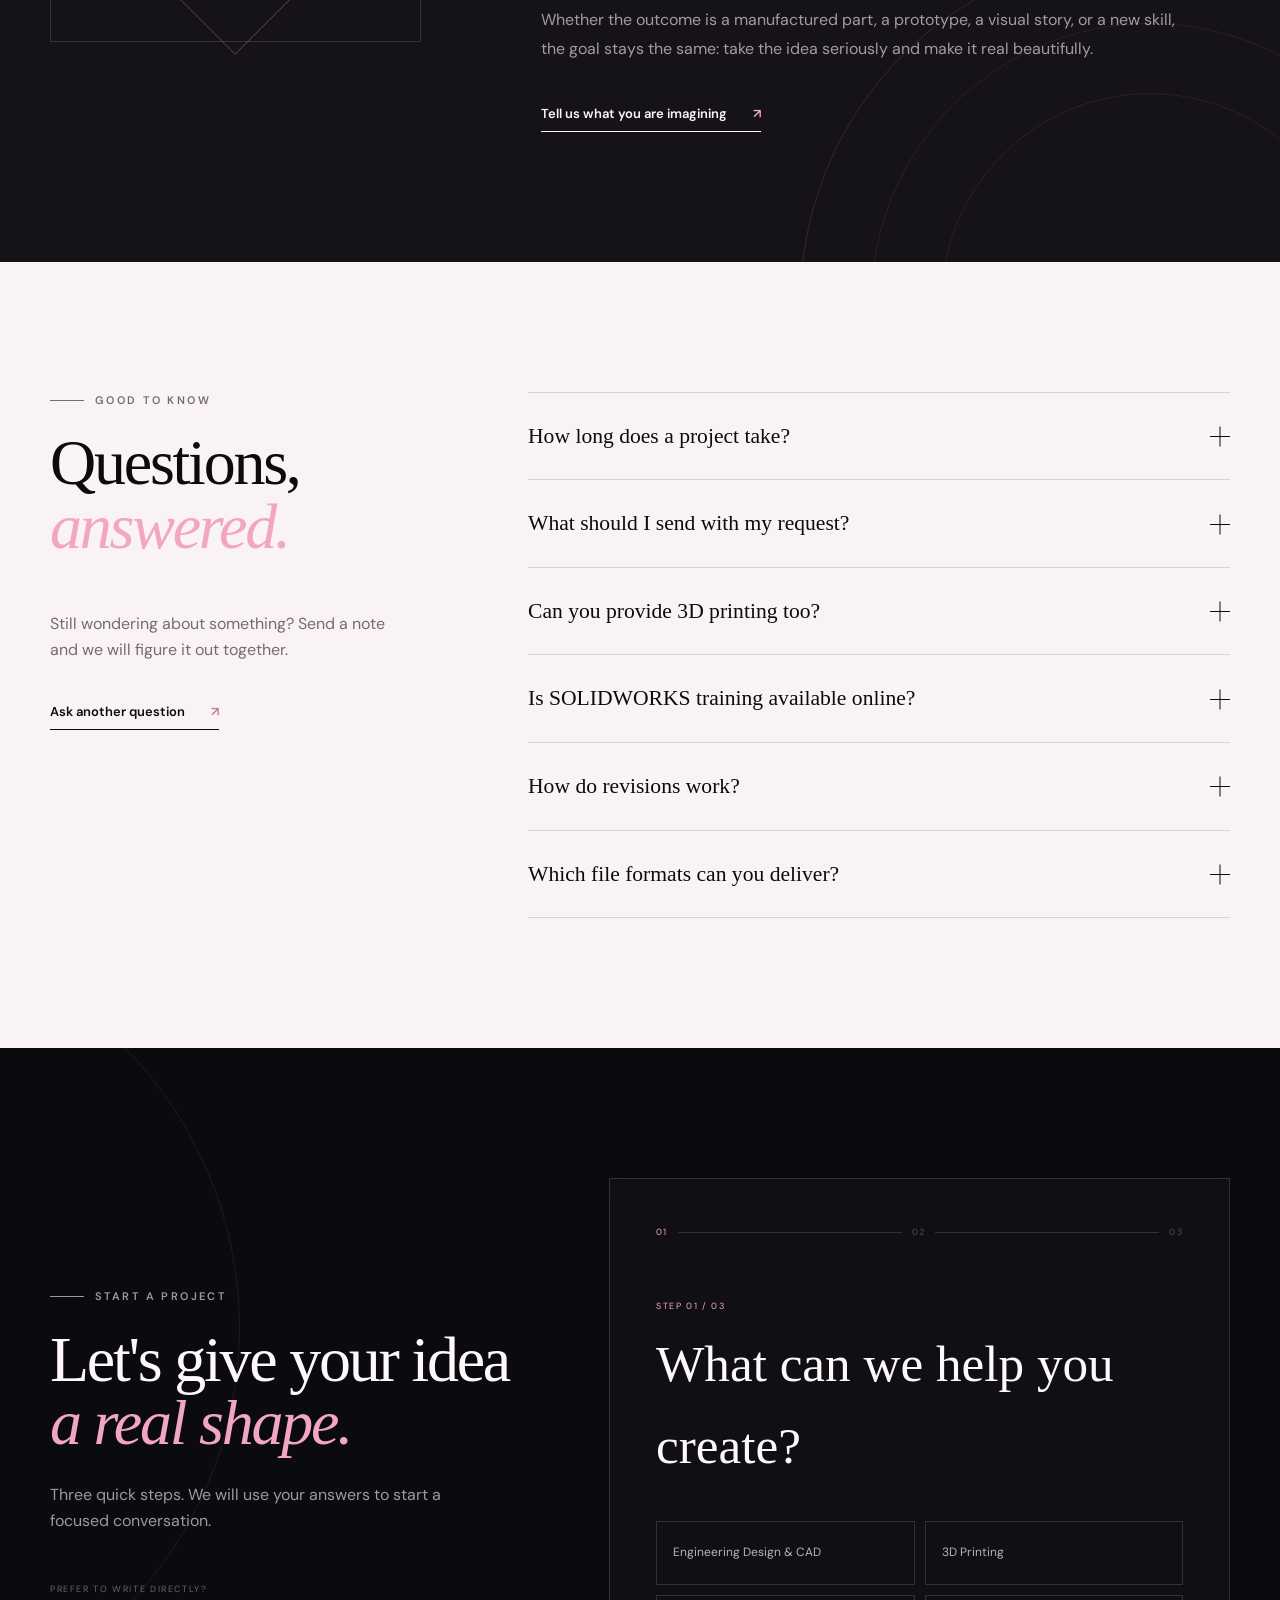
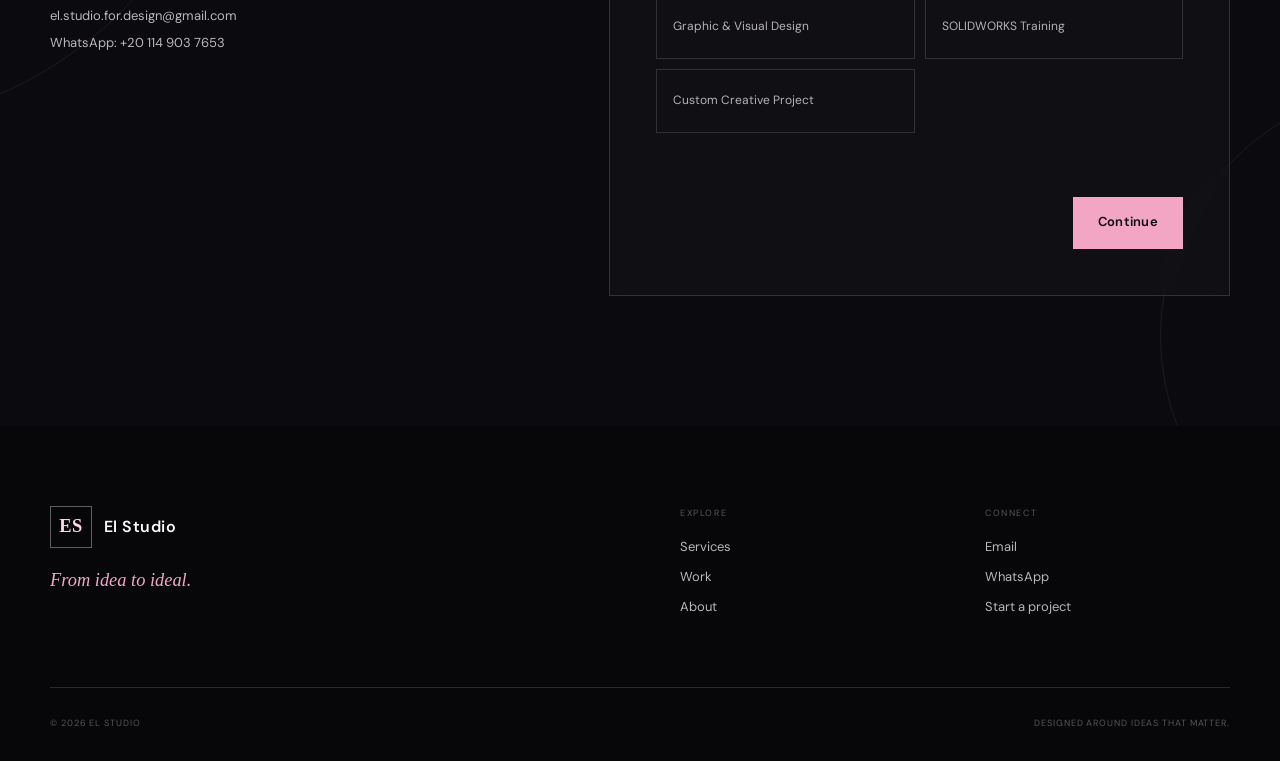
==== commit b6c2b1a9: "Upgrade hero to metallic 3D robot head" ====
--- a/index.html
+++ b/index.html
@@ -380,6 +380,6 @@
     </footer>
 
     <div class="toast" id="toast" role="status" aria-live="polite"></div>
-    <script src="script.js?v=stellar-face-2"></script>
+    <script src="script.js?v=robot-shell-3"></script>
   </body>
 </html>
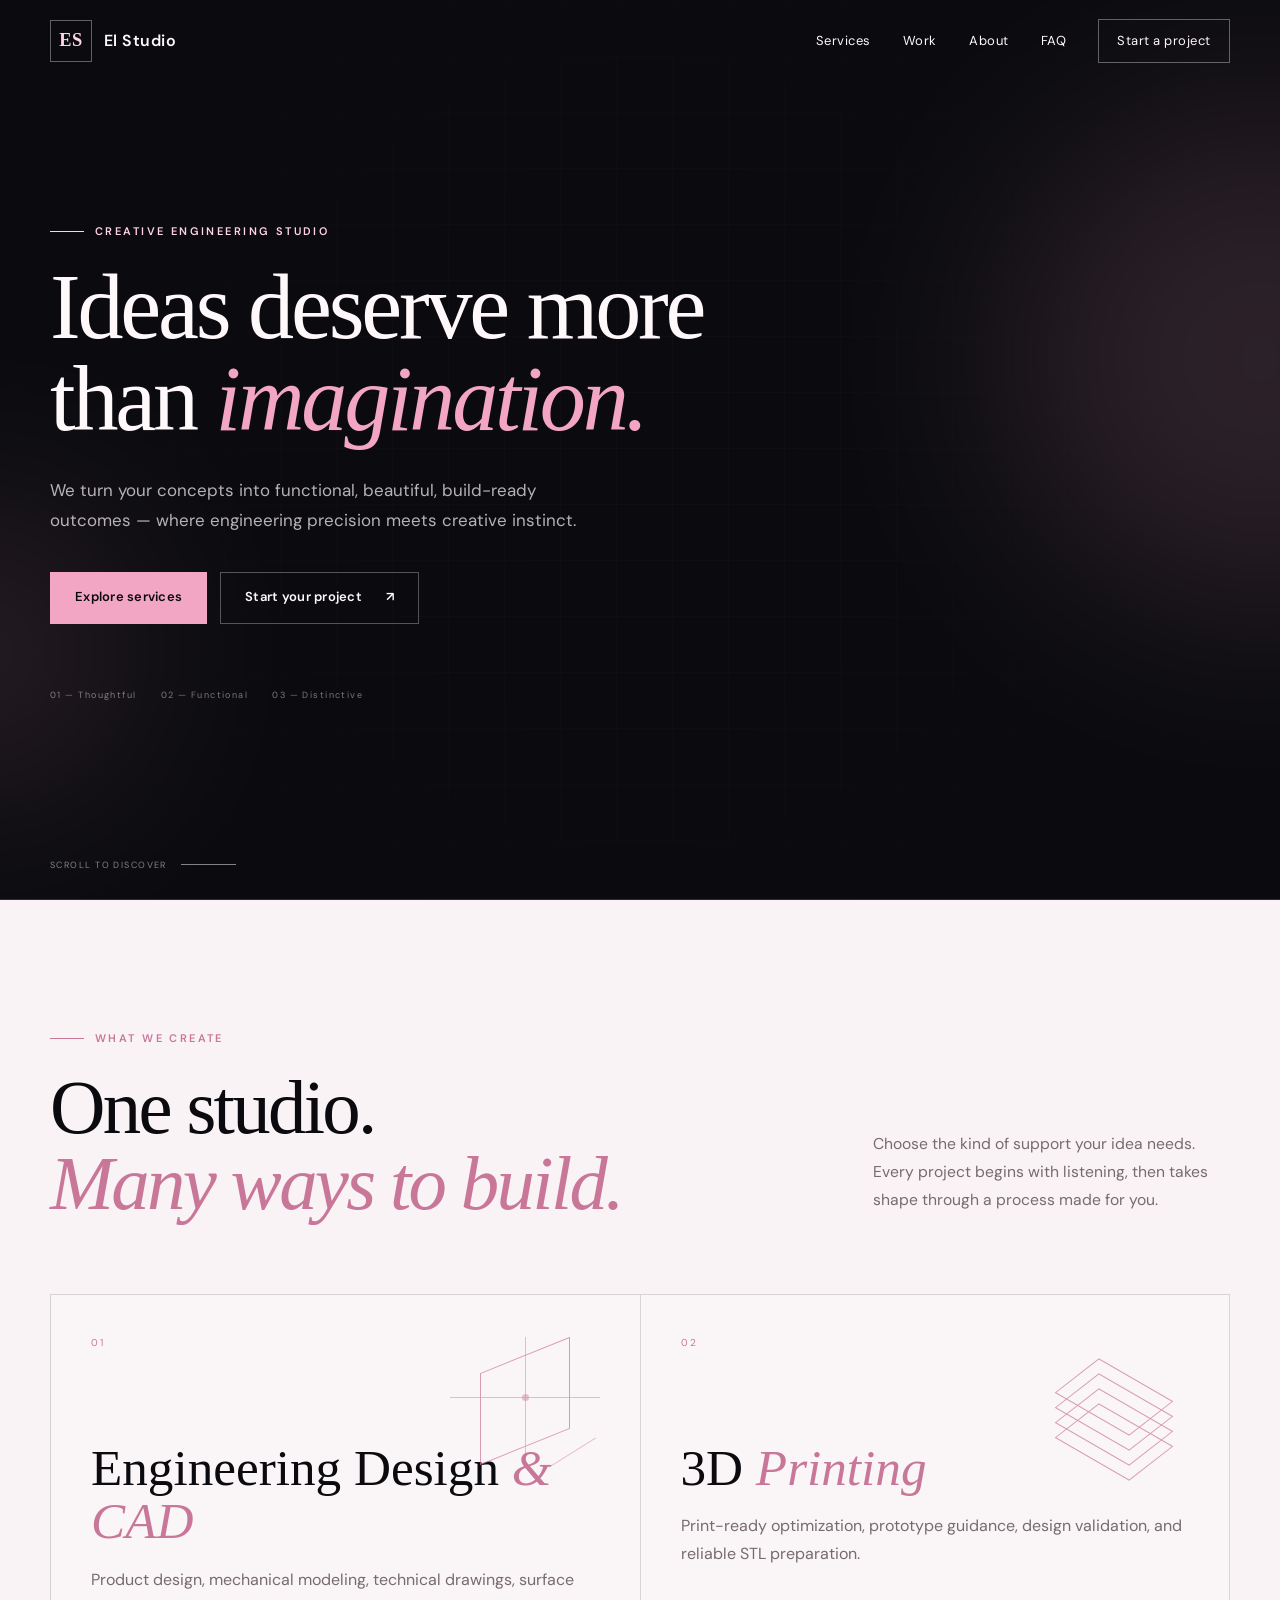
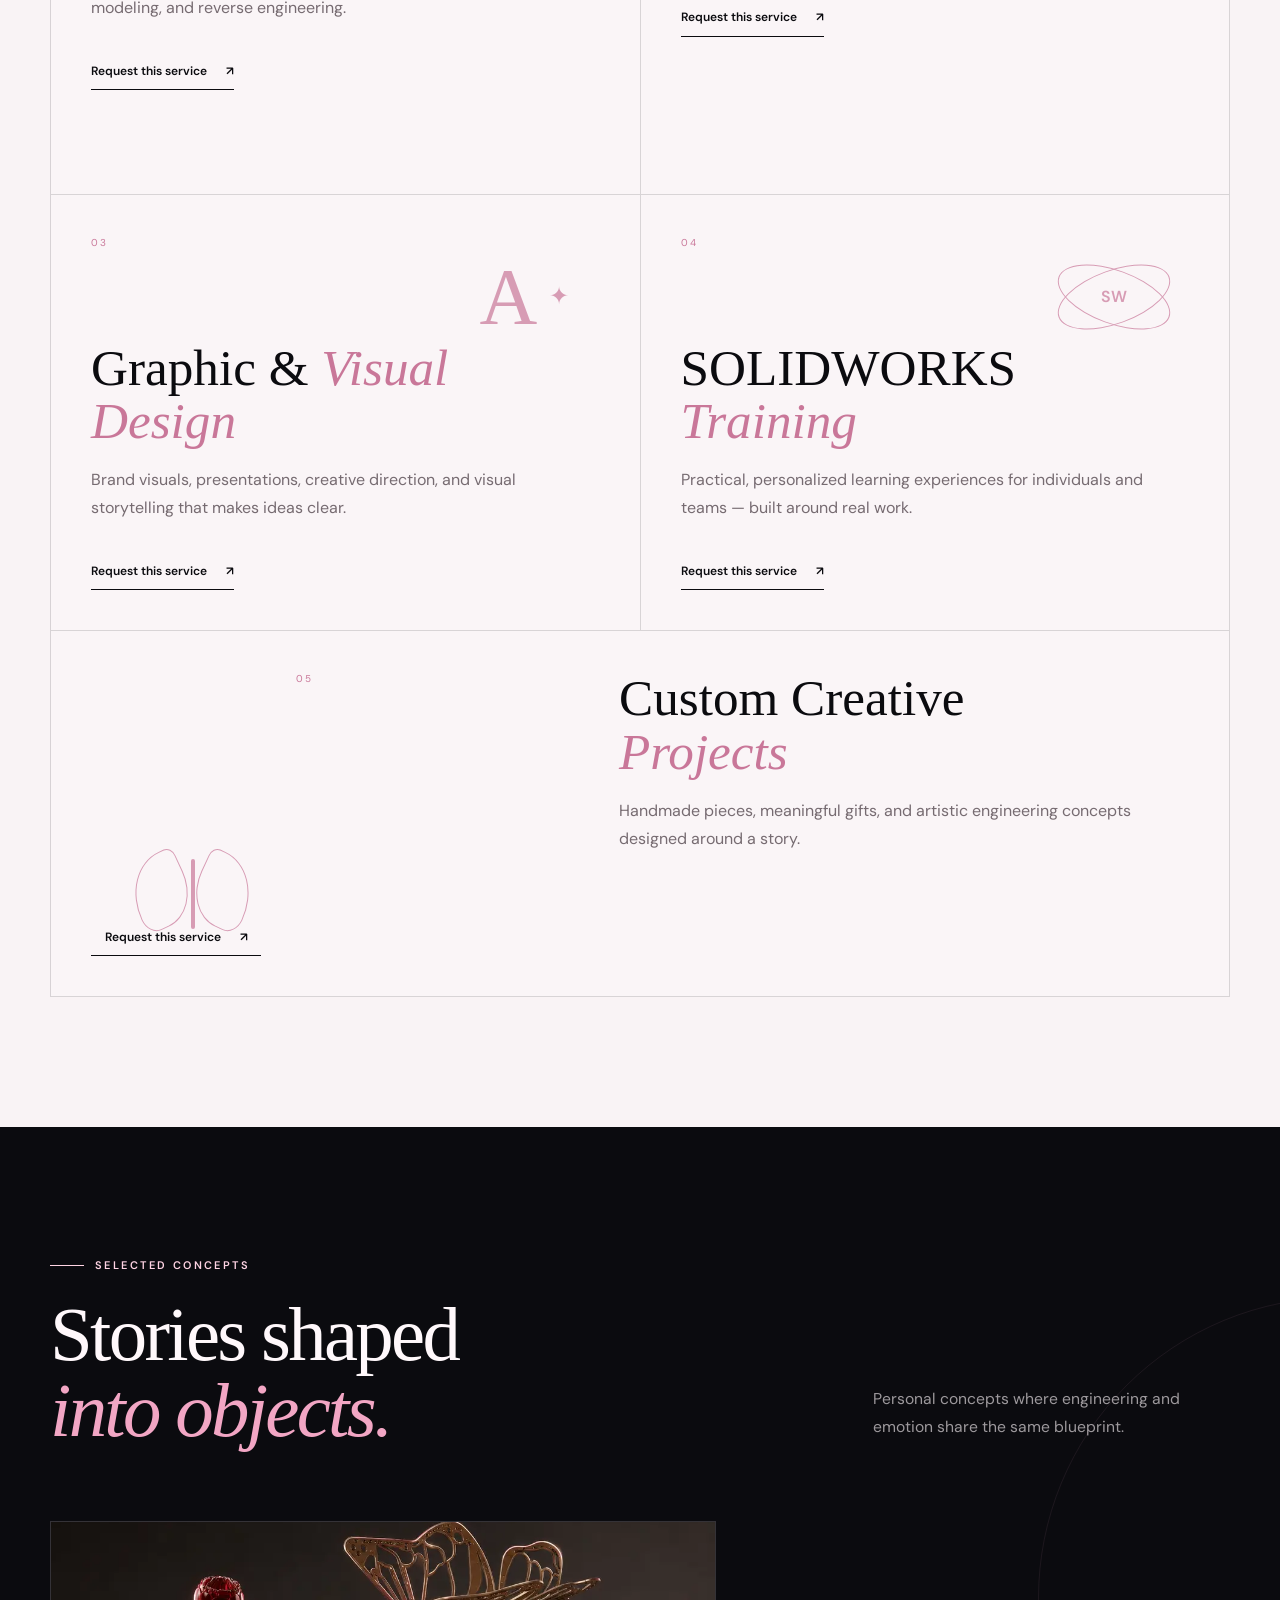
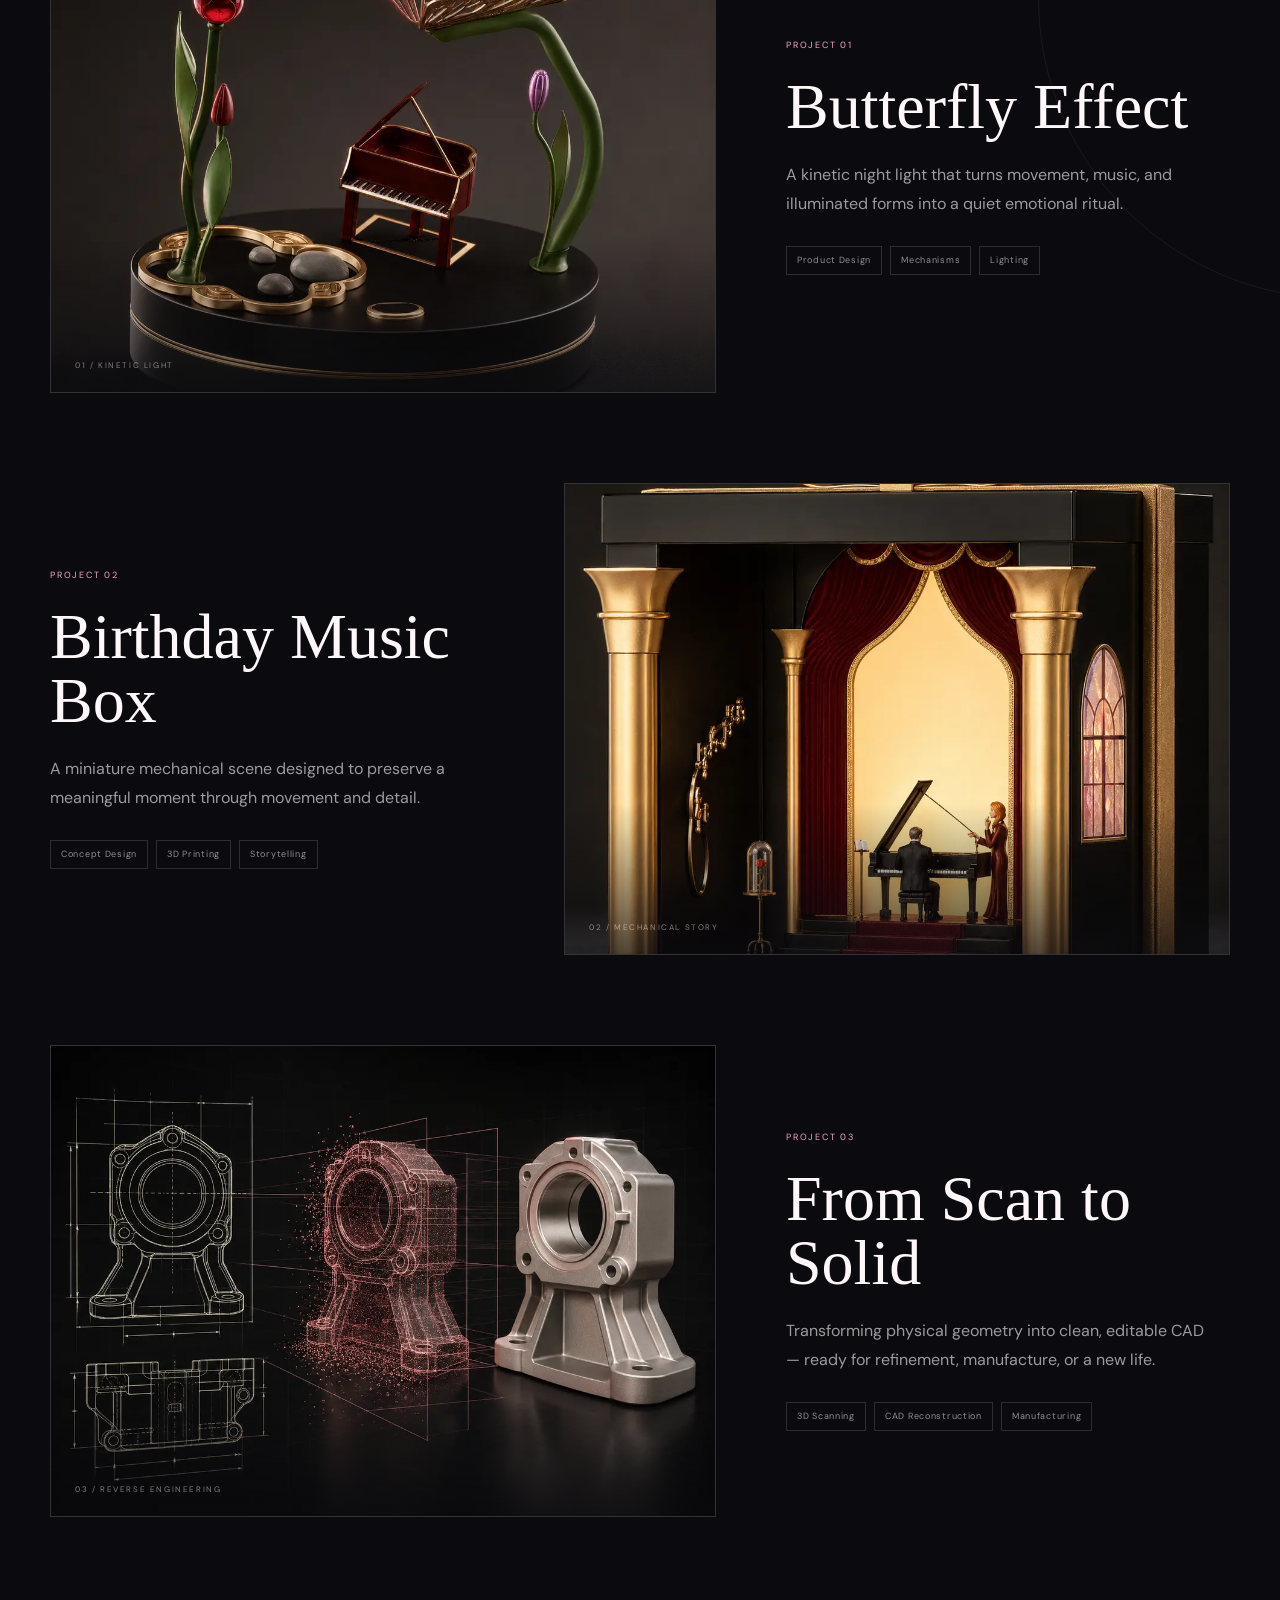
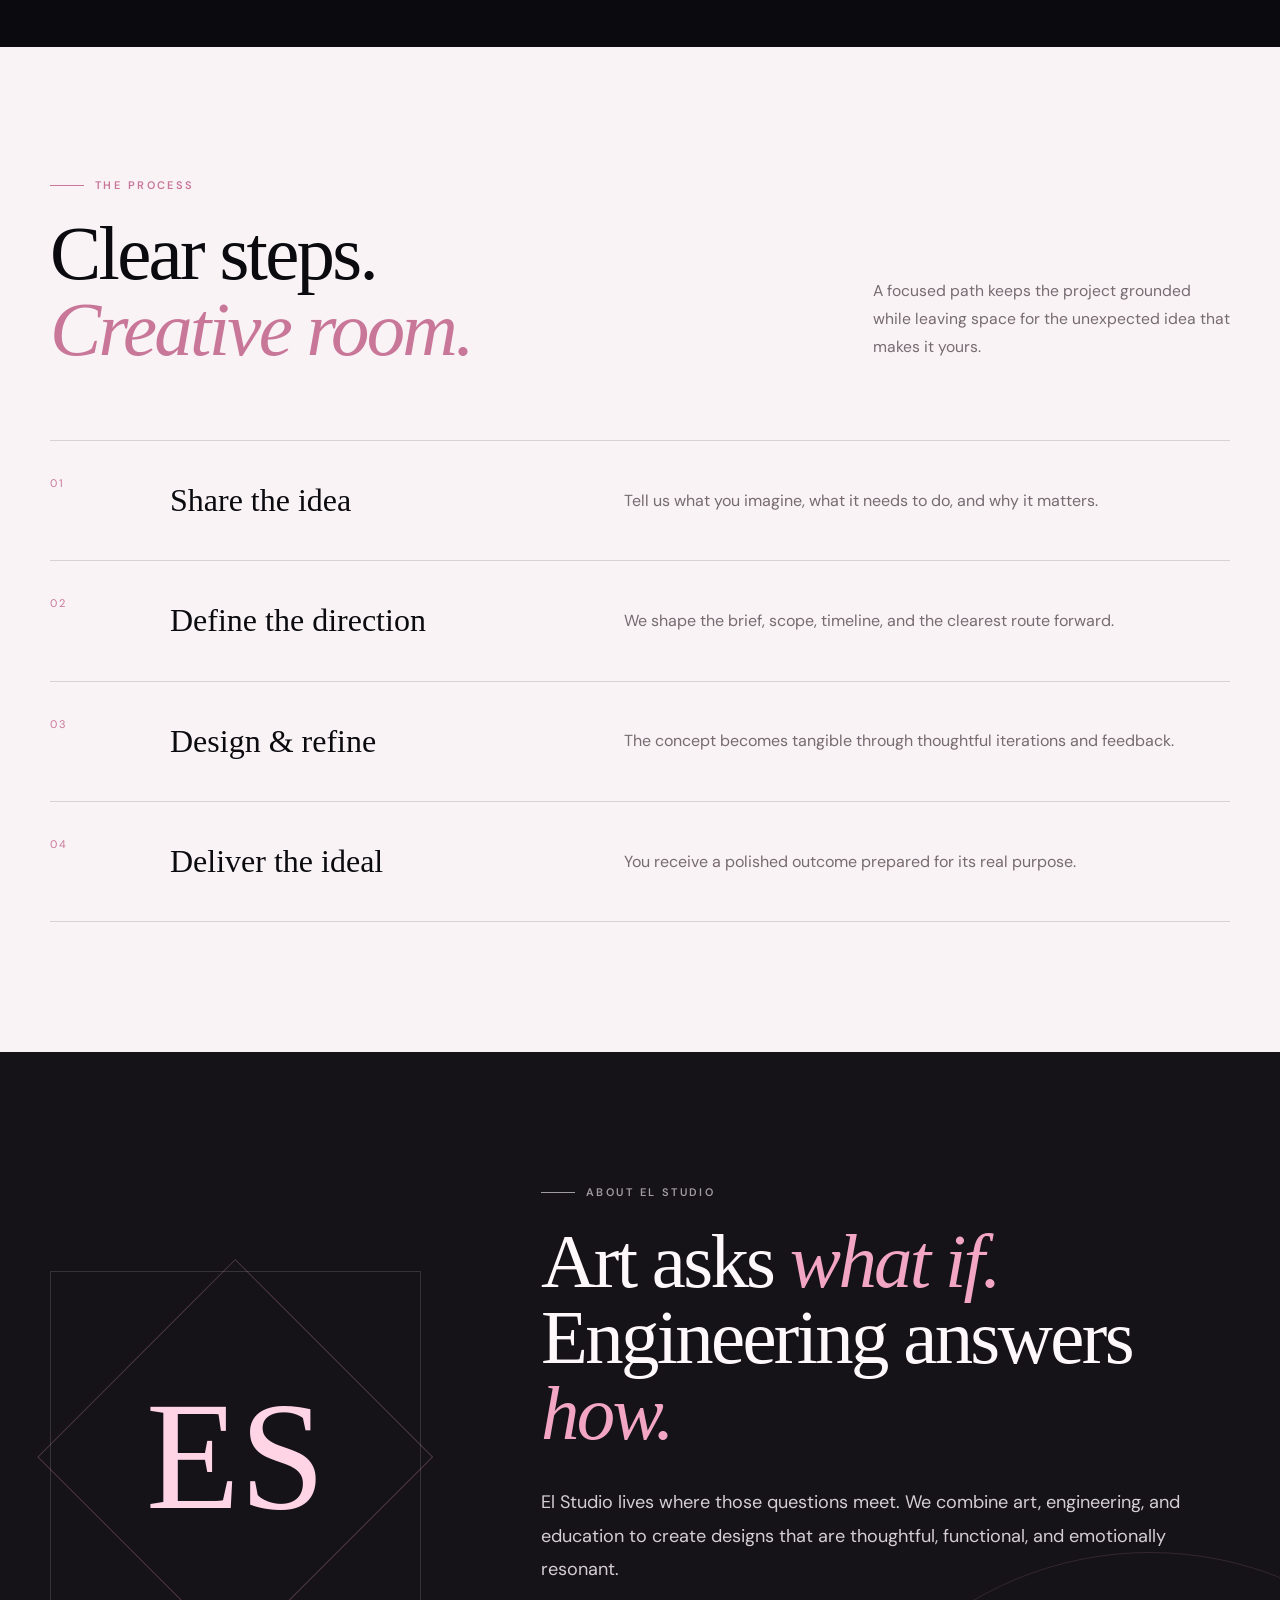
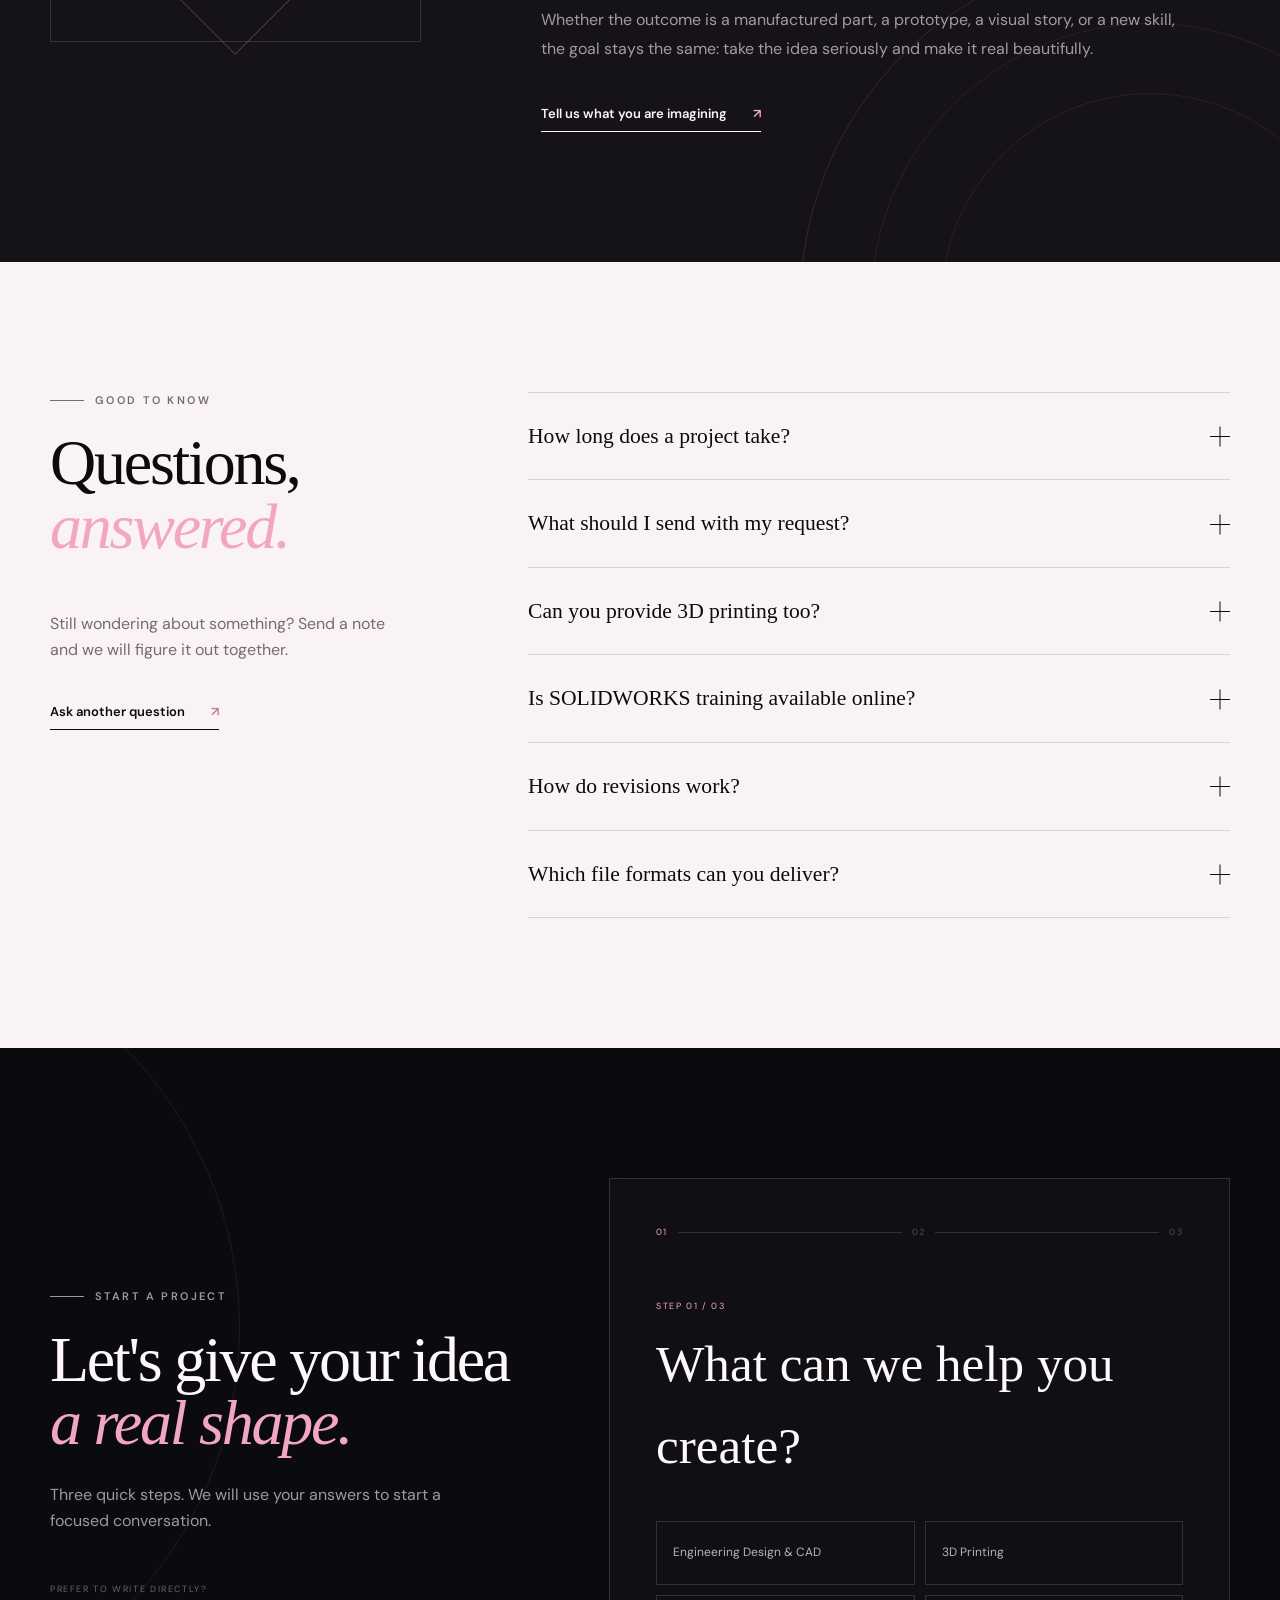
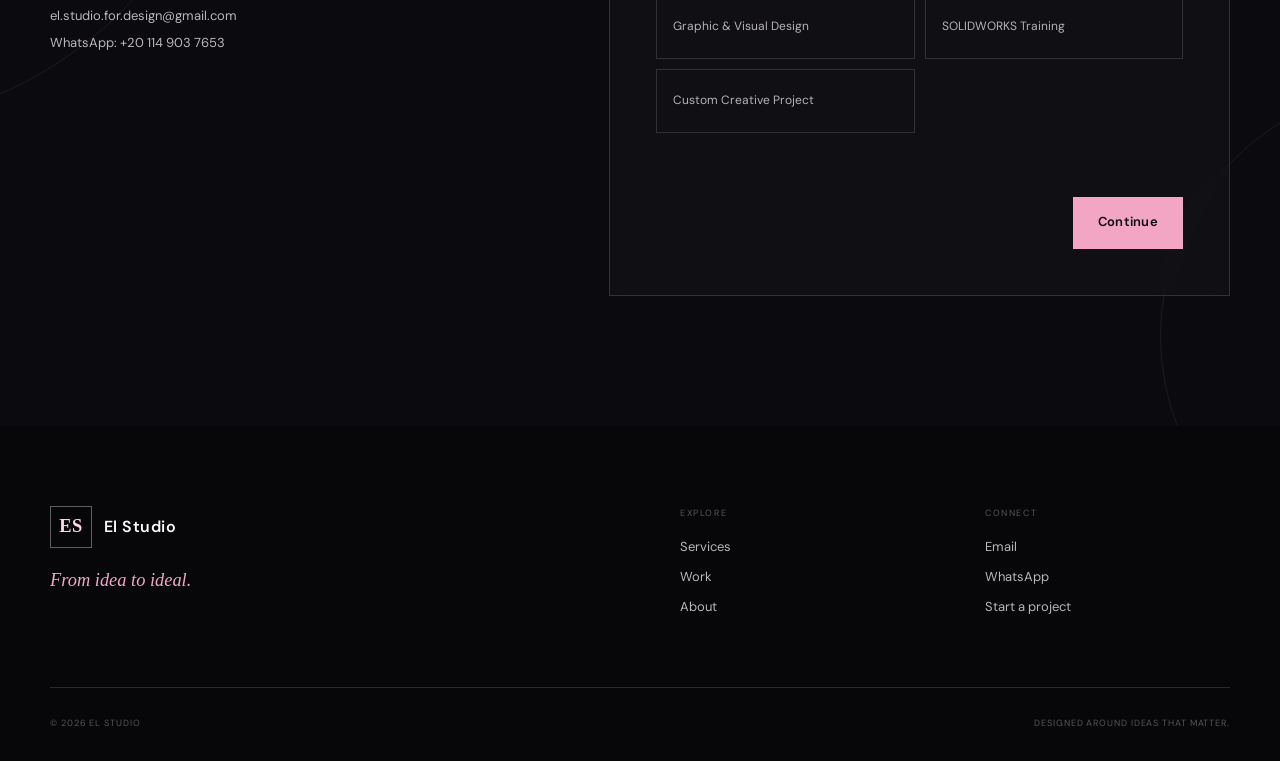
==== commit 574f1b6c: "Remove robot artwork and rebalance hero" ====
--- a/index.html
+++ b/index.html
@@ -86,14 +86,6 @@
             </div>
           </div>
 
-          <div class="hero-art hero-art--face reveal" aria-label="Interactive three-dimensional robotic face made from points">
-            <canvas id="stellar-face" role="img" aria-label="A futuristic dotted female robotic head that follows the pointer"></canvas>
-            <div class="face-hud" aria-hidden="true"><i></i><span>NEURAL FORM / 01</span><i></i></div>
-            <div class="hero-art__caption">
-              <span>MOVE TO EXPLORE</span>
-              <span>HUMAN × MACHINE</span>
-            </div>
-          </div>
         </div>
         <a class="scroll-cue" href="#services"><span>Scroll to discover</span><i></i></a>
       </section>
--- a/styles.css
+++ b/styles.css
@@ -61,7 +61,8 @@
 .hero__orb { position: absolute; border-radius: 50%; filter: blur(100px); opacity: .14; background: var(--pink); }
 .hero__orb--one { width: 500px; height: 500px; right: -230px; top: 12%; }
 .hero__orb--two { width: 280px; height: 280px; left: -160px; bottom: 12%; }
-.hero__layout { position: relative; z-index: 2; display: grid; grid-template-columns: 1.06fr .94fr; align-items: center; gap: 70px; padding-top: 105px; padding-bottom: 80px; }
+.hero__layout { position: relative; z-index: 2; display: grid; grid-template-columns: 1fr; align-items: center; padding-top: 105px; padding-bottom: 80px; }
+.hero__copy { max-width: 820px; }
 .eyebrow { display: flex; align-items: center; gap: 11px; margin: 0 0 22px; color: var(--pink-light); font-size: 11px; font-weight: 600; letter-spacing: .22em; text-transform: uppercase; }
 .eyebrow span { width: 34px; height: 1px; background: currentColor; }
 .eyebrow--dark { color: var(--rose); }
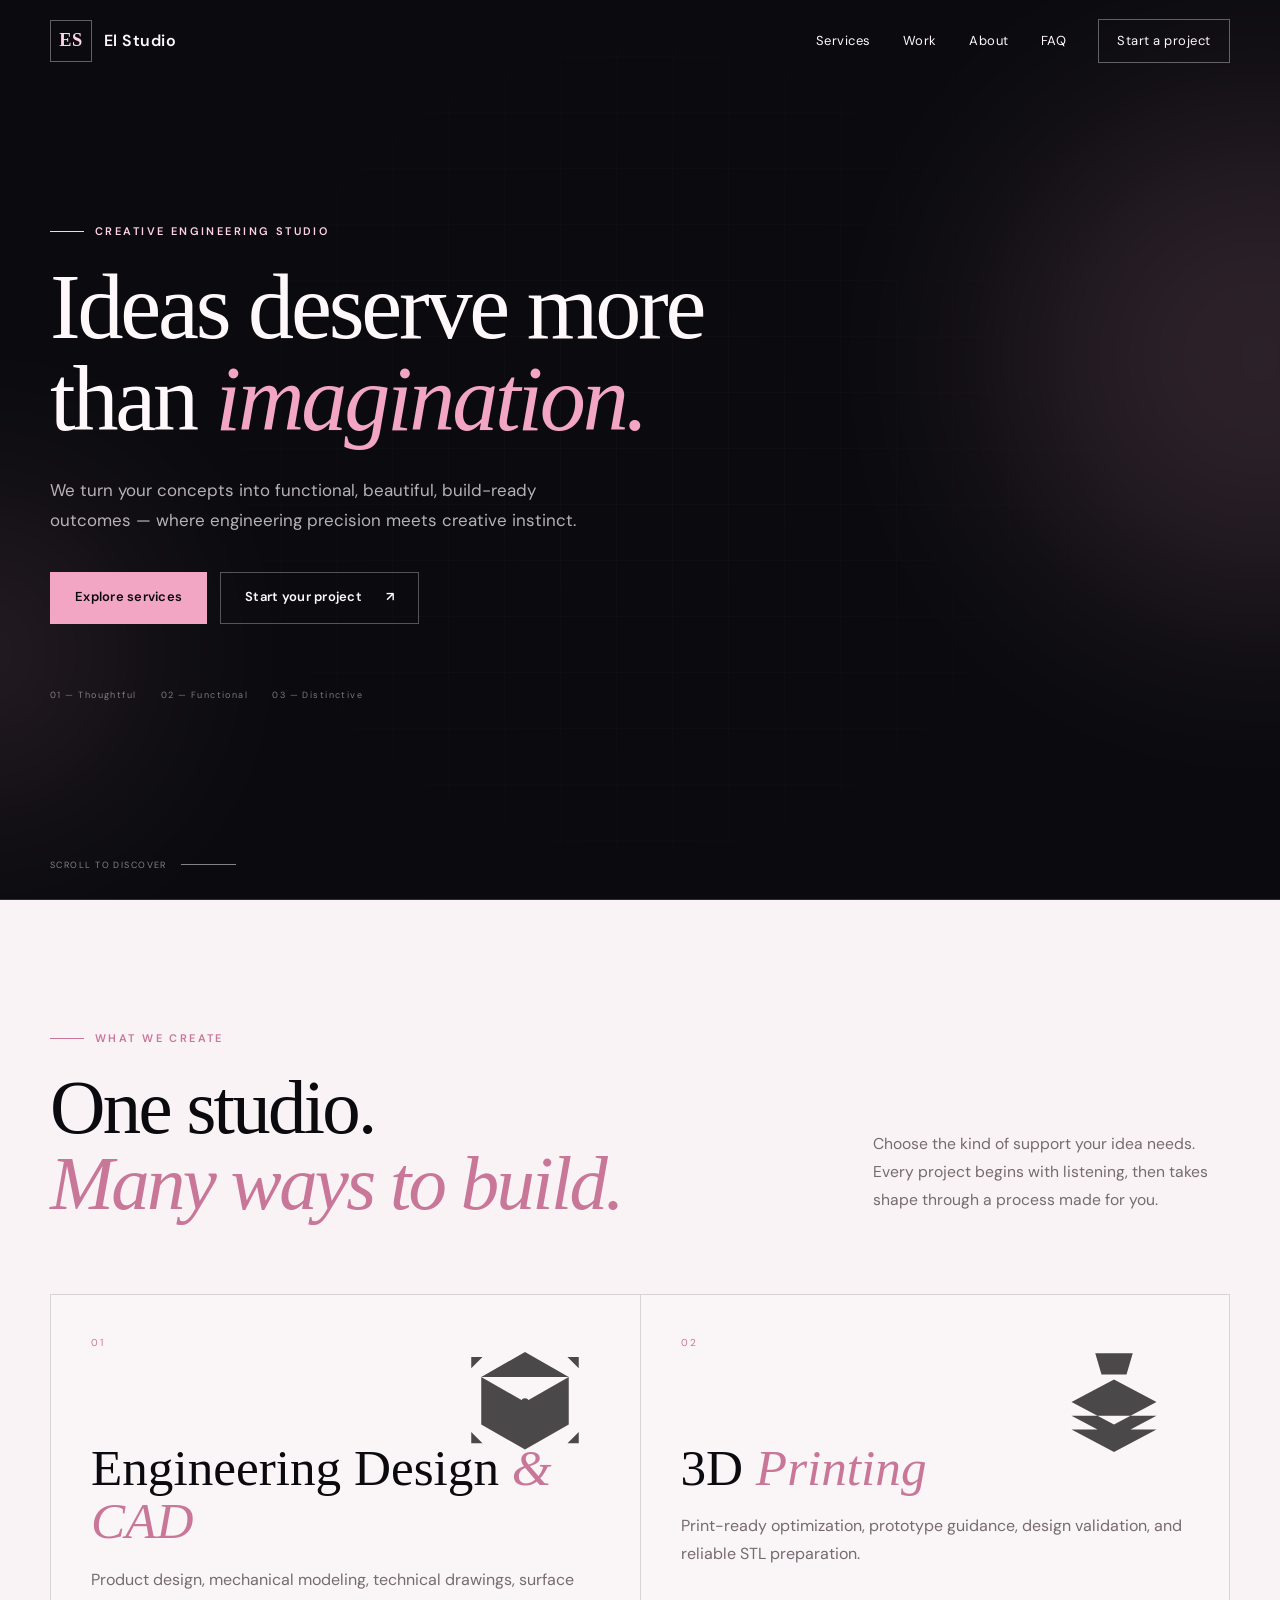
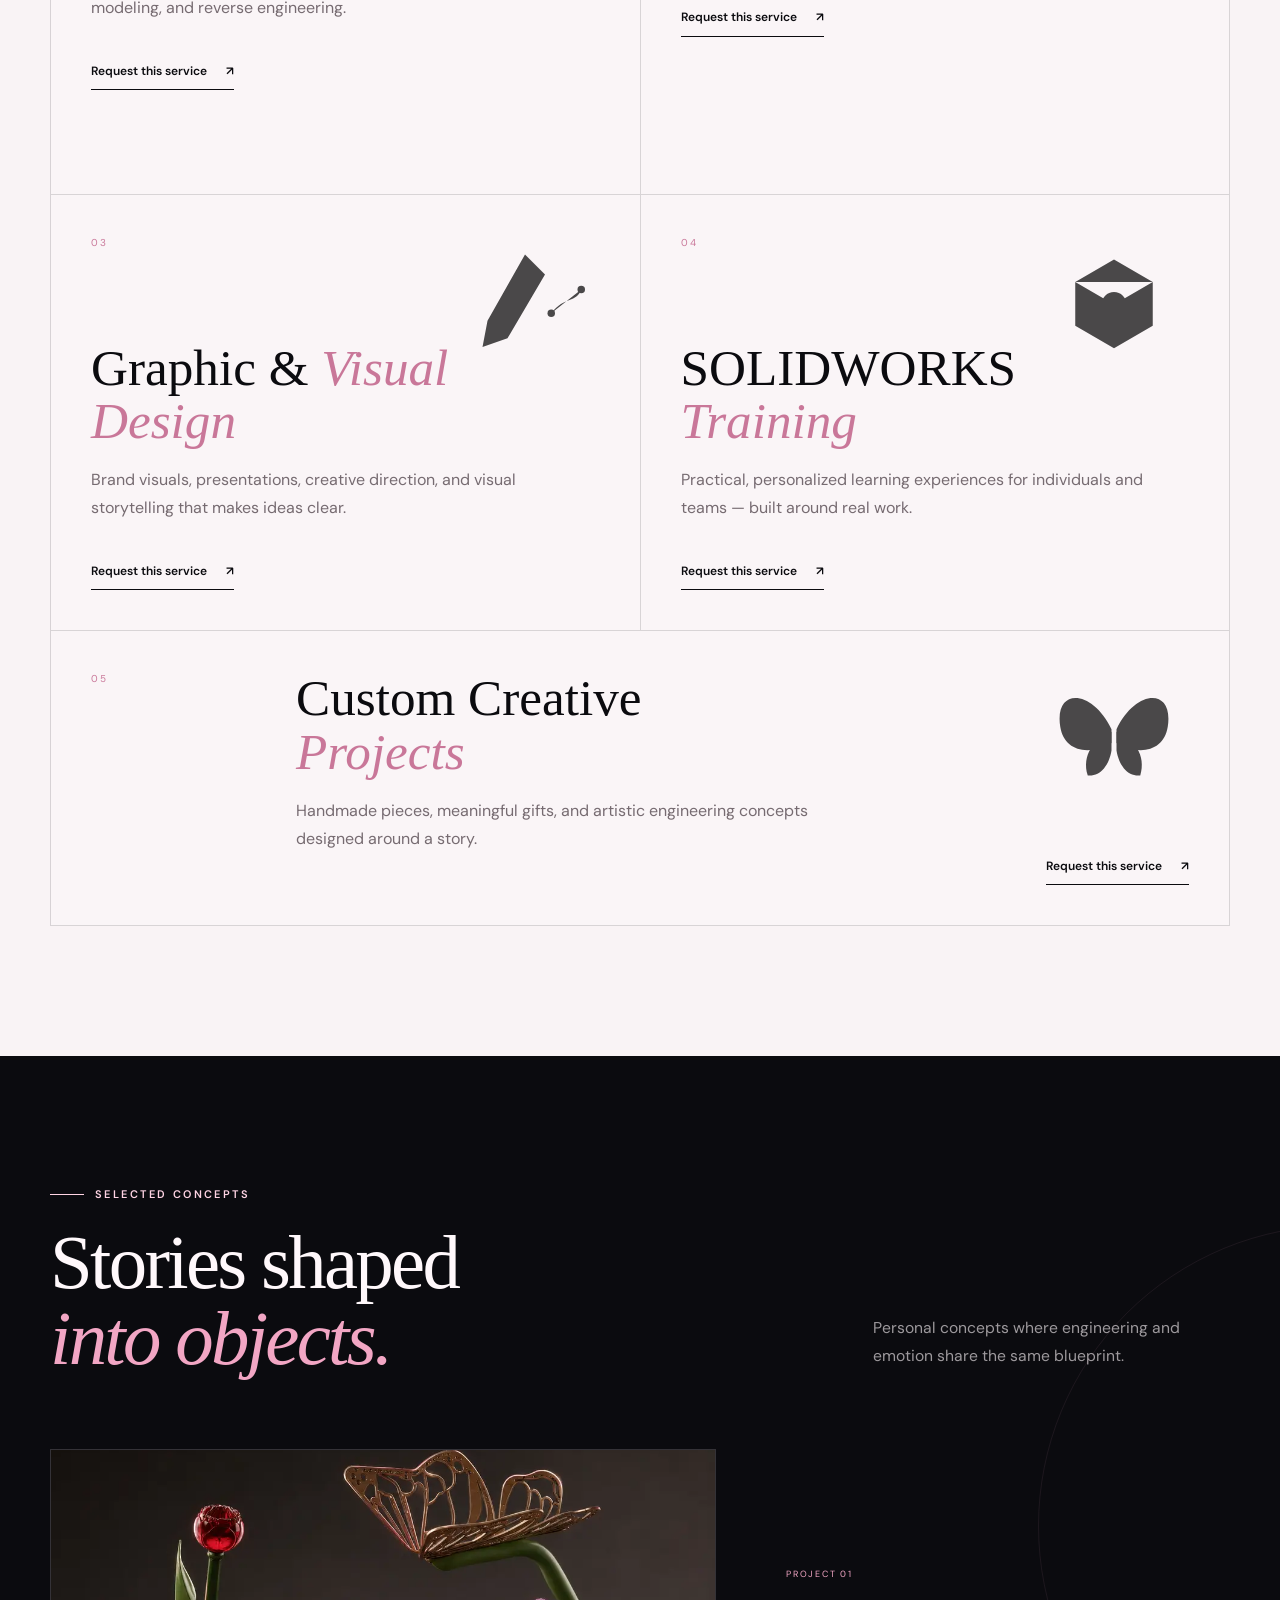
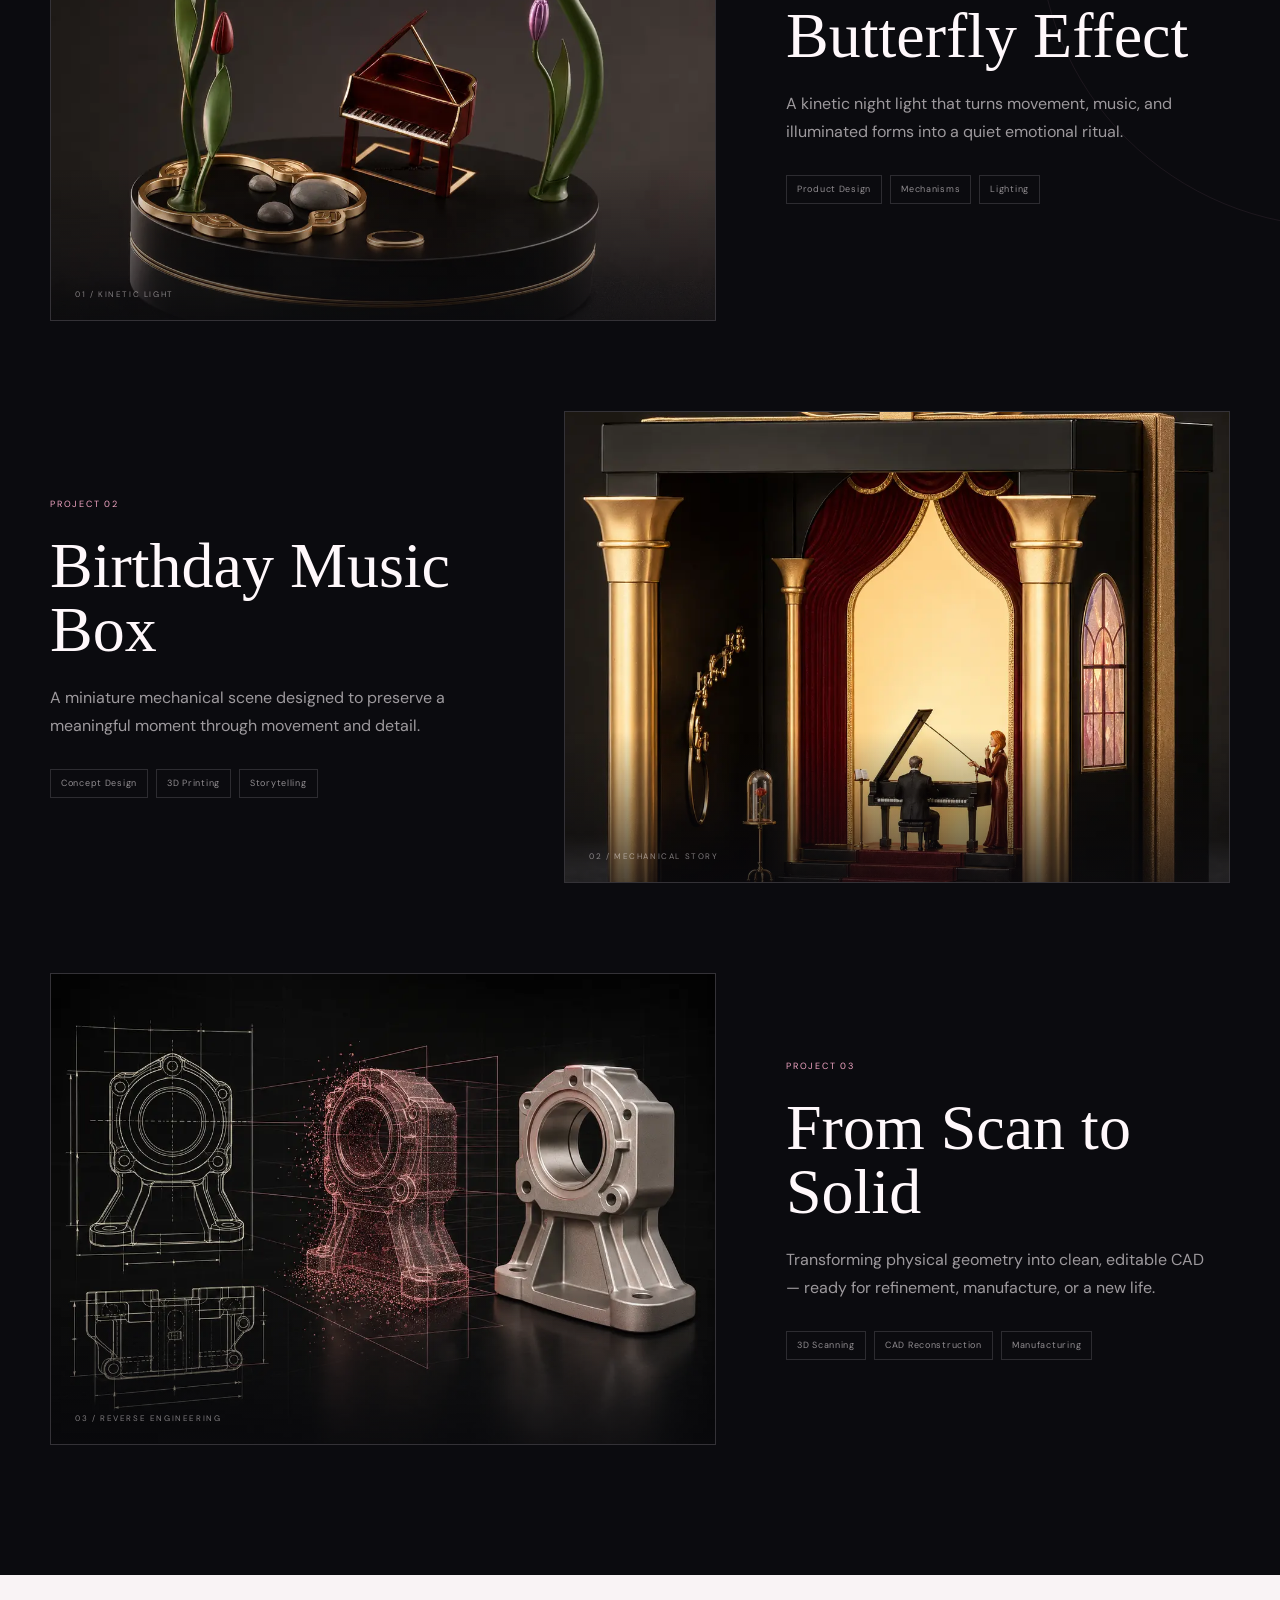
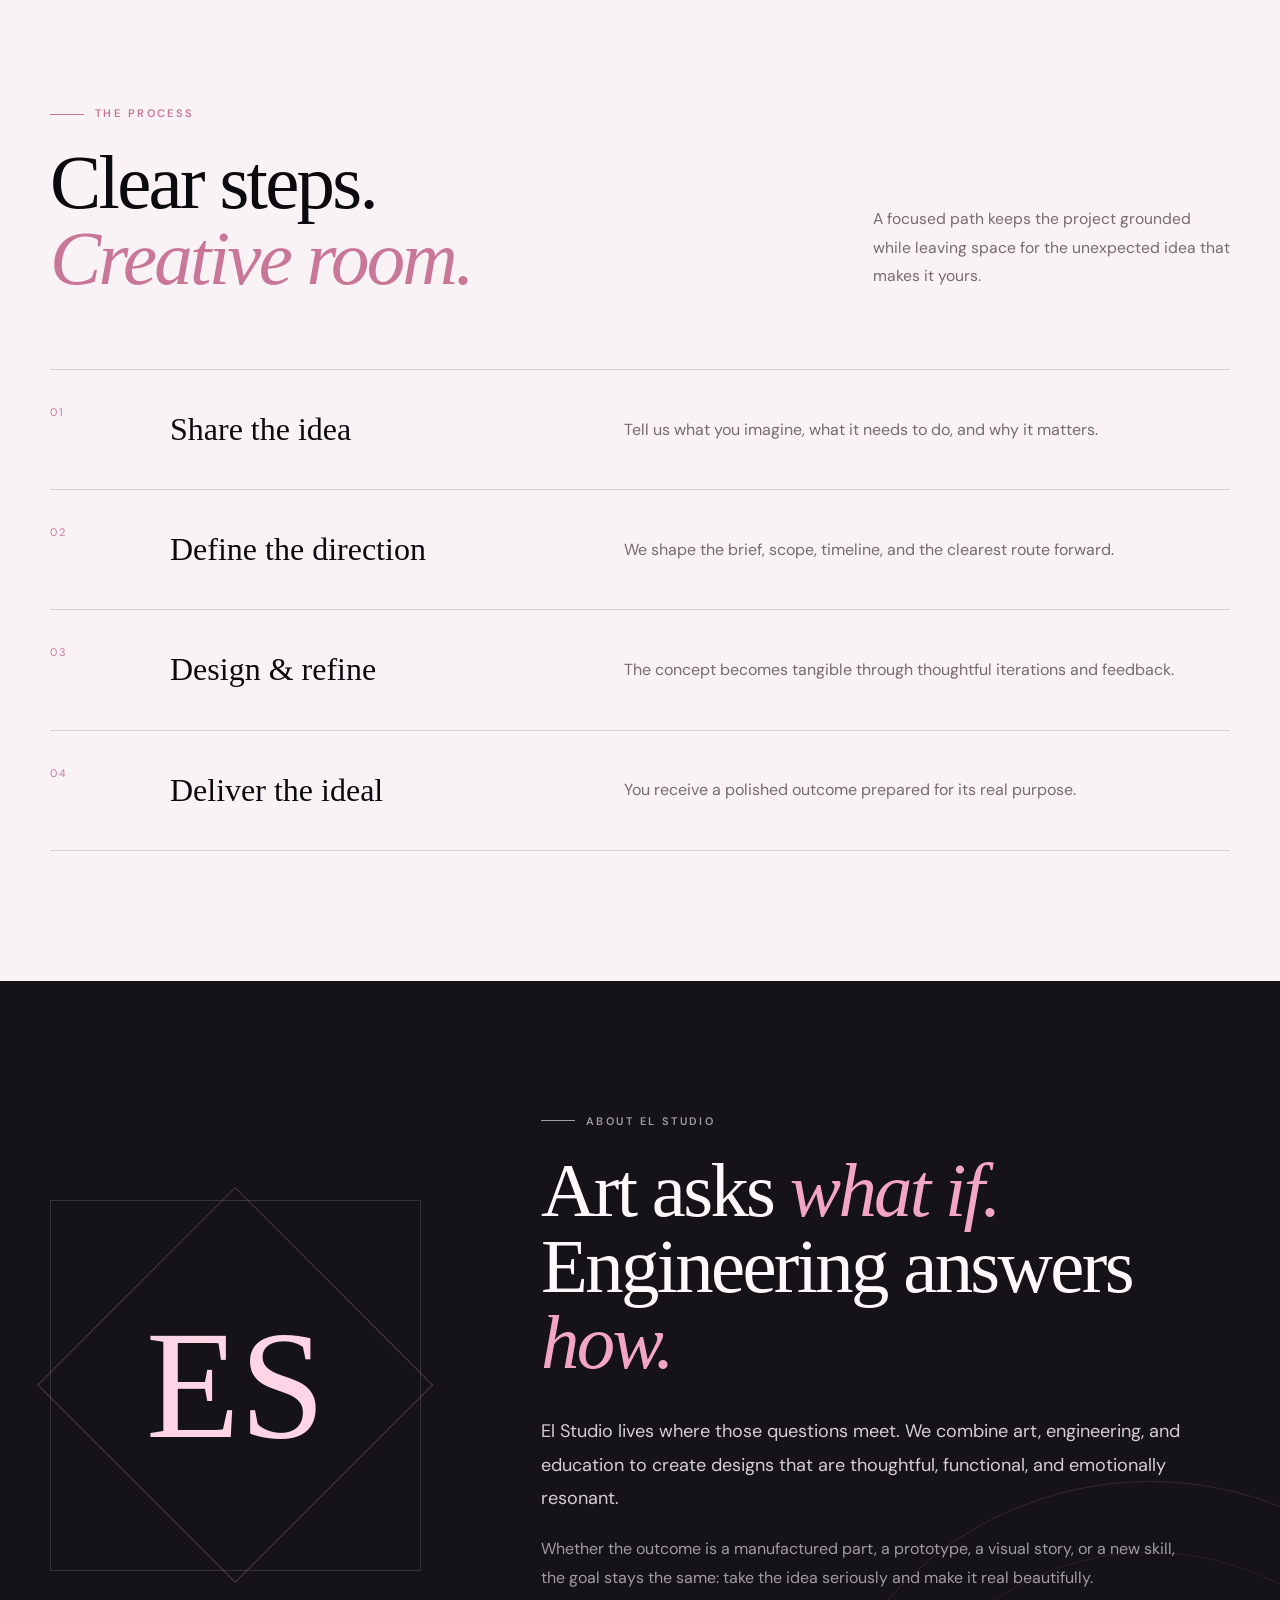
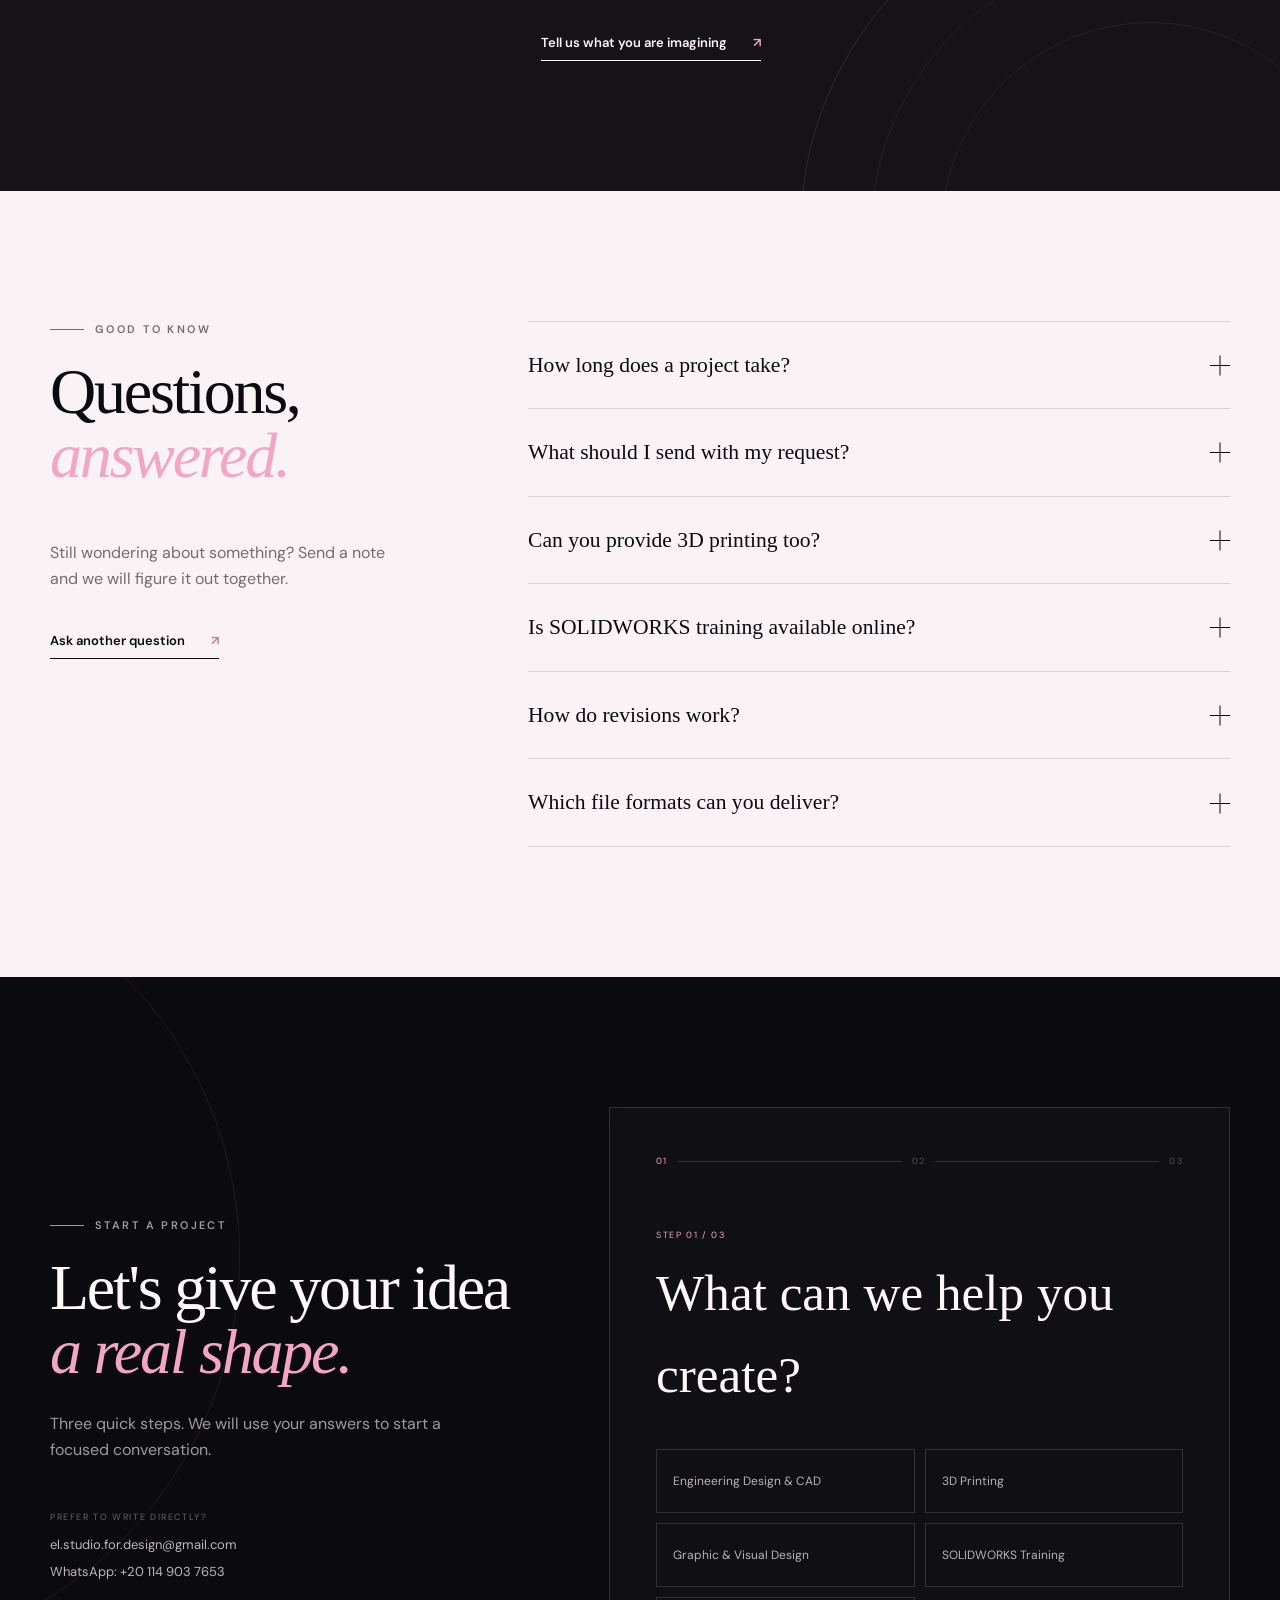
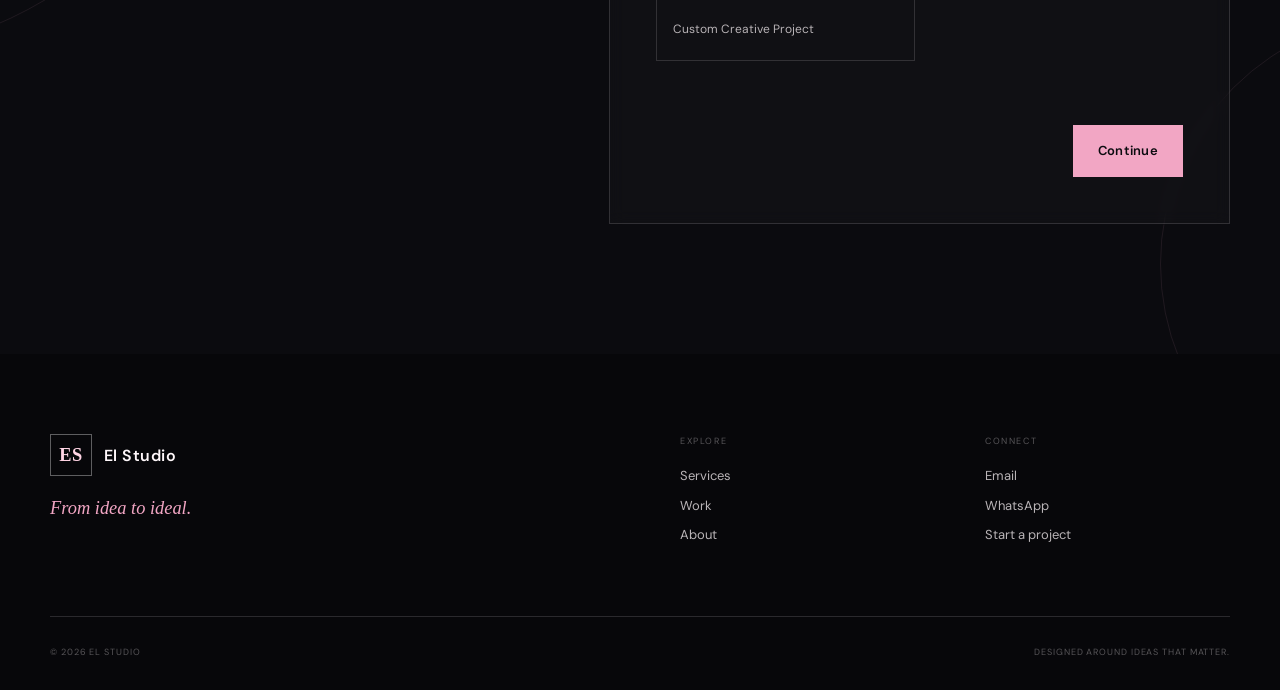
==== commit 8f360f81: "Redesign service icons with unified line art" ====
--- a/index.html
+++ b/index.html
@@ -105,8 +105,8 @@
 
           <div class="service-grid">
             <article class="service-card service-card--featured reveal">
-              <div class="service-card__visual visual-cad" aria-hidden="true">
-                <span class="visual-cad__cube"></span><i></i><b></b>
+<div class="service-card__visual service-icon" aria-hidden="true">
+                <svg viewBox="0 0 120 100"><path d="m60 12 35 20v38L60 90 25 70V32Z M25 32l35 20 35-20M60 52v38"/><path class="icon-detail" d="M17 25v-9h9M94 16h9v9M103 76v9h-9M26 85h-9v-9"/><circle cx="60" cy="52" r="3"/></svg>
               </div>
               <div class="service-card__number">01</div>
               <h3>Engineering Design <em>&amp; CAD</em></h3>
@@ -115,7 +115,9 @@
             </article>
 
             <article class="service-card reveal">
-              <div class="service-card__visual visual-layers" aria-hidden="true"><i></i><i></i><i></i><i></i></div>
+<div class="service-card__visual service-icon" aria-hidden="true">
+                <svg viewBox="0 0 120 100"><path d="M45 13h30l-5 17H50Z M60 30v13"/><path d="m26 52 34-18 34 18-34 18Z M26 63l34 18 34-18M26 74l34 18 34-18"/><path class="icon-detail" d="M53 43h14"/></svg>
+              </div>
               <div class="service-card__number">02</div>
               <h3>3D <em>Printing</em></h3>
               <p>Print-ready optimization, prototype guidance, design validation, and reliable STL preparation.</p>
@@ -123,7 +125,9 @@
             </article>
 
             <article class="service-card reveal">
-              <div class="service-card__visual visual-type" aria-hidden="true"><span>A</span><span>✦</span></div>
+<div class="service-card__visual service-icon" aria-hidden="true">
+                <svg viewBox="0 0 120 100"><path d="m60 14 16 16-30 51-20 7 4-21Z M46 81l-16-14M68 22l-34 57"/><path class="icon-detail" d="M81 61c11-14 20-8 24-19M81 61h-8M105 42v8"/><circle cx="81" cy="61" r="3"/><circle cx="105" cy="42" r="3"/></svg>
+              </div>
               <div class="service-card__number">03</div>
               <h3>Graphic &amp; <em>Visual Design</em></h3>
               <p>Brand visuals, presentations, creative direction, and visual storytelling that makes ideas clear.</p>
@@ -131,7 +135,9 @@
             </article>
 
             <article class="service-card reveal">
-              <div class="service-card__visual visual-orbit" aria-hidden="true"><i></i><i></i><span>SW</span></div>
+<div class="service-card__visual service-icon" aria-hidden="true">
+                <svg viewBox="0 0 120 100"><path d="m60 18 31 18v35L60 89 29 71V36Z M29 36l31 18 31-18M60 54v35"/><path class="icon-detail" d="M15 50h16M89 50h16M60 8v11"/><circle cx="60" cy="54" r="10"/><path d="m53 47 14 14M67 47 53 61"/></svg>
+              </div>
               <div class="service-card__number">04</div>
               <h3>SOLIDWORKS <em>Training</em></h3>
               <p>Practical, personalized learning experiences for individuals and teams — built around real work.</p>
@@ -139,7 +145,9 @@
             </article>
 
             <article class="service-card service-card--wide reveal">
-              <div class="service-card__visual visual-butterfly" aria-hidden="true"><i></i><i></i><span></span></div>
+<div class="service-card__visual service-icon service-icon--custom" aria-hidden="true">
+                <svg viewBox="0 0 120 100"><path d="M58 45C43 13 12 11 17 43c3 19 22 24 41 13M62 45c15-32 46-34 41-2-3 19-22 24-41 13M58 45v38M62 45v38"/><path class="icon-detail" d="M58 47C44 52 34 66 39 82c10 1 17-8 19-20M62 47c14 5 24 19 19 35-10 1-17-8-19-20M59 43 51 30M61 43l8-13"/></svg>
+              </div>
               <div class="service-card__number">05</div>
               <div>
                 <h3>Custom Creative <em>Projects</em></h3>
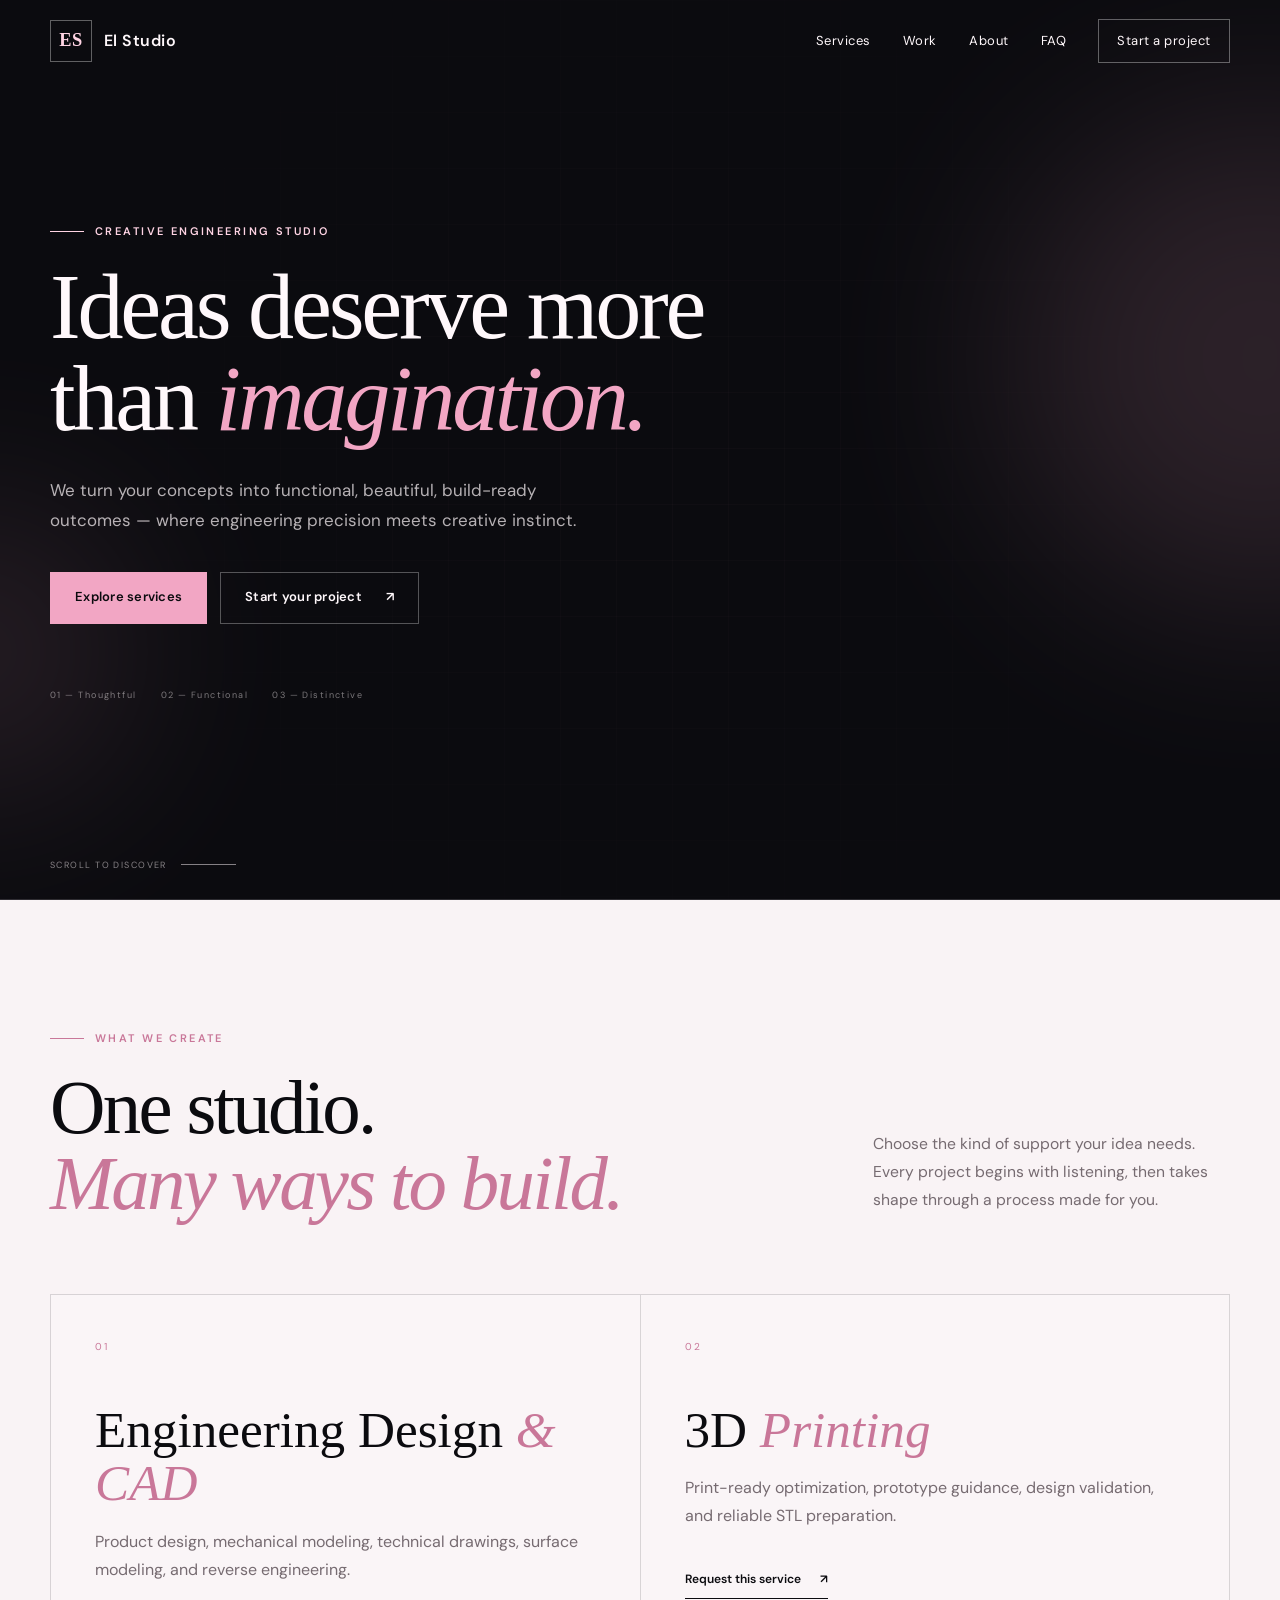
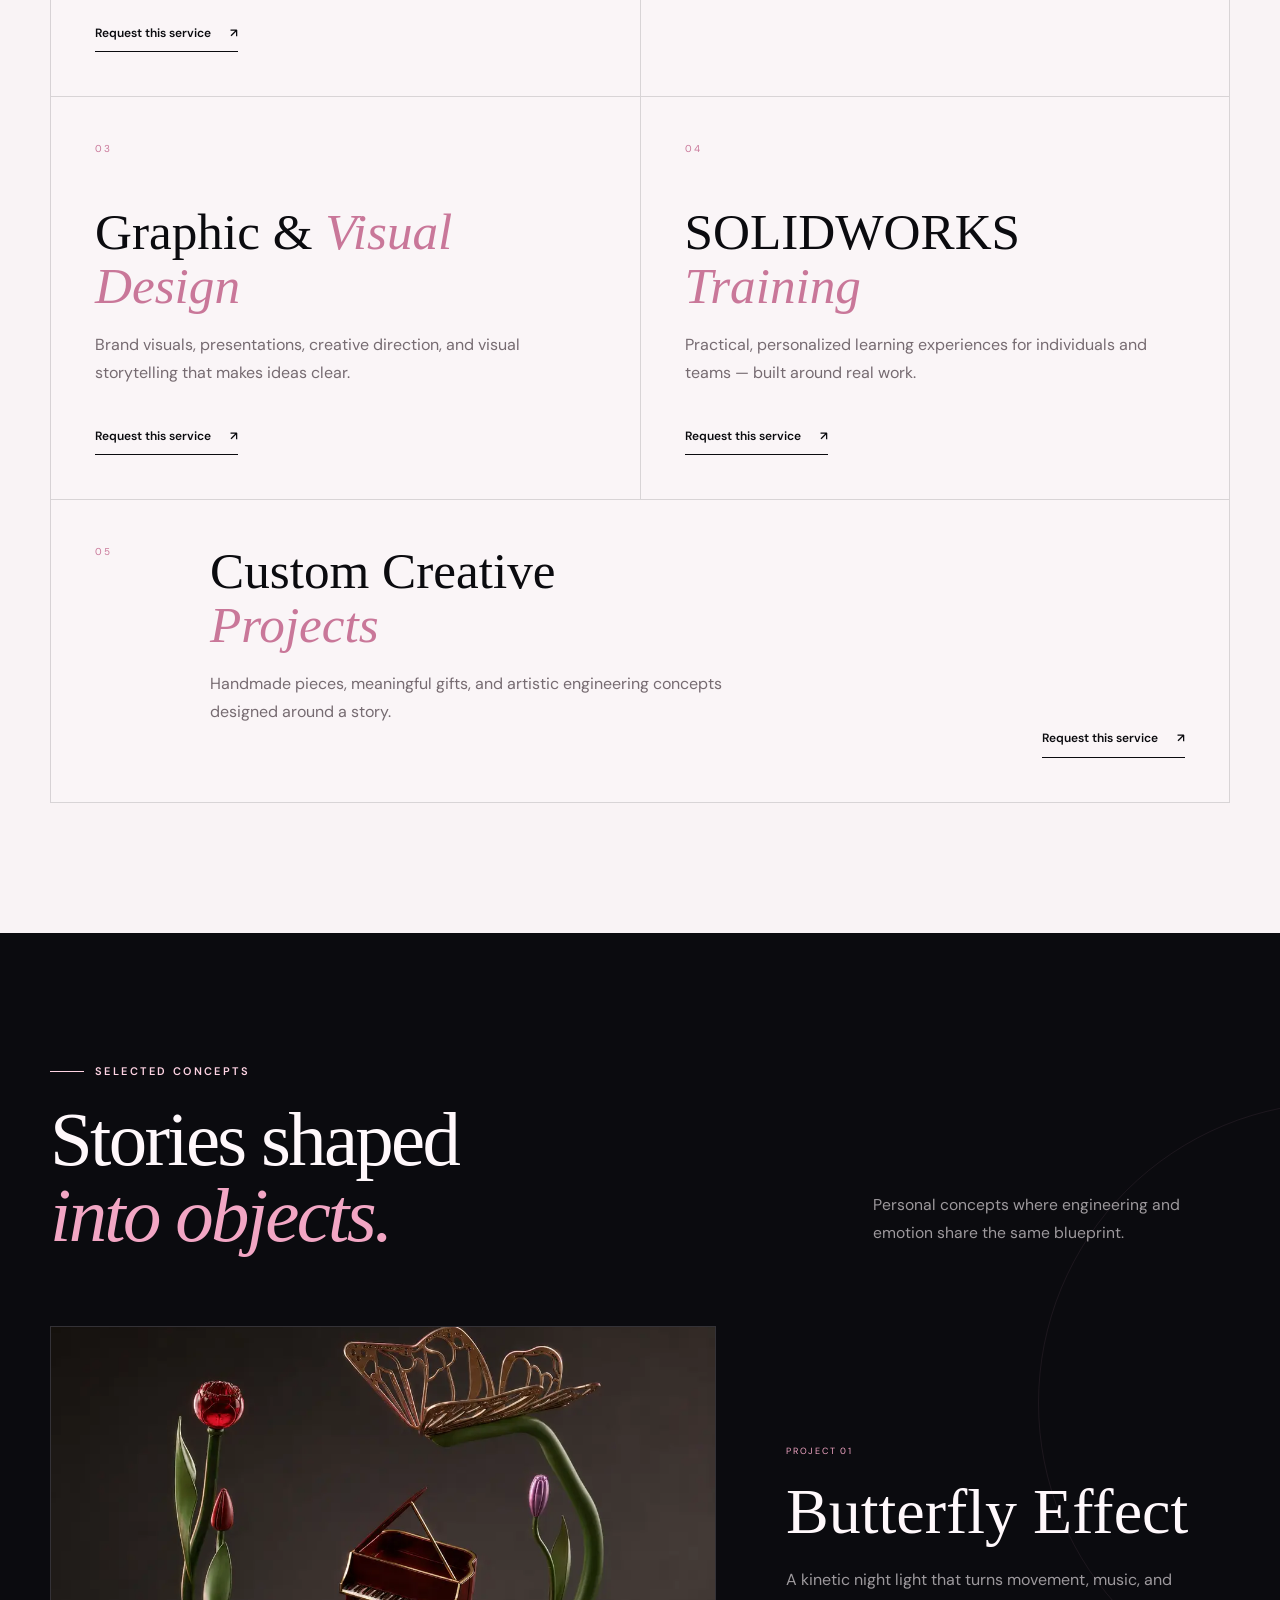
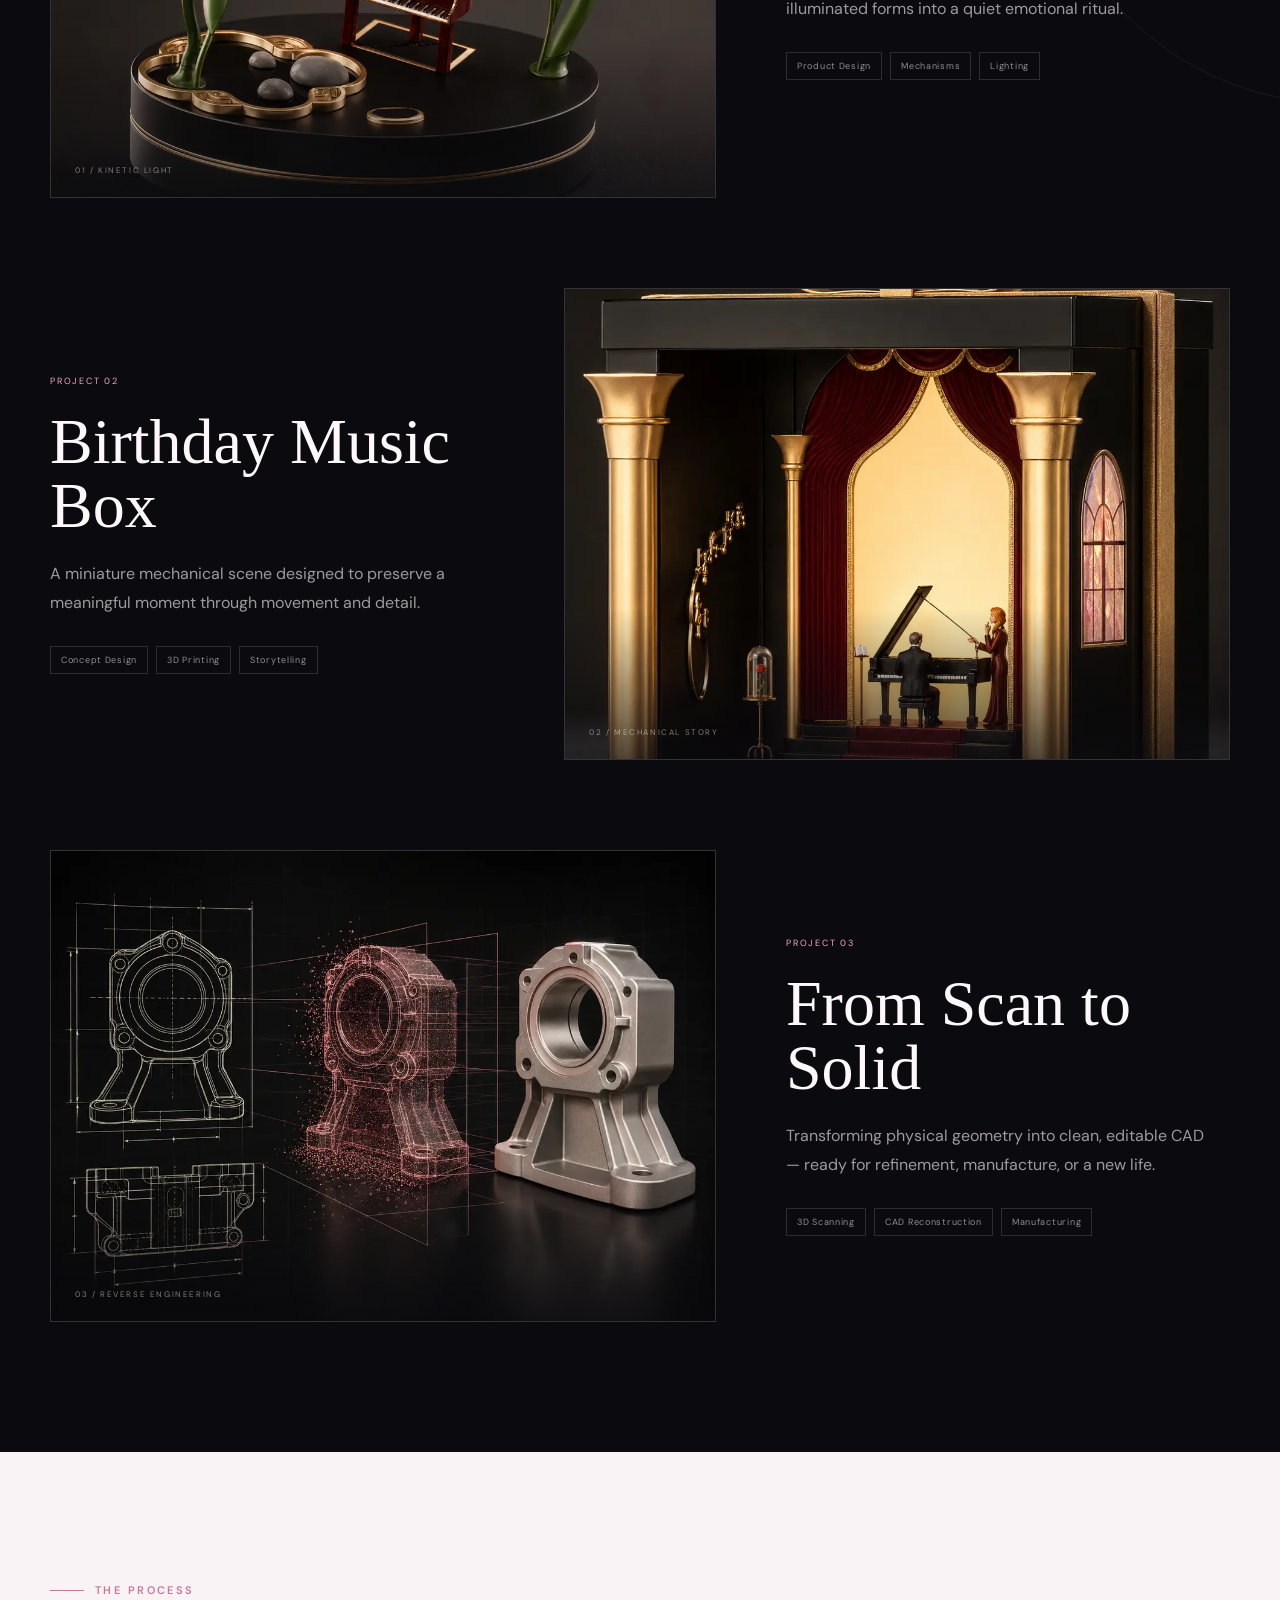
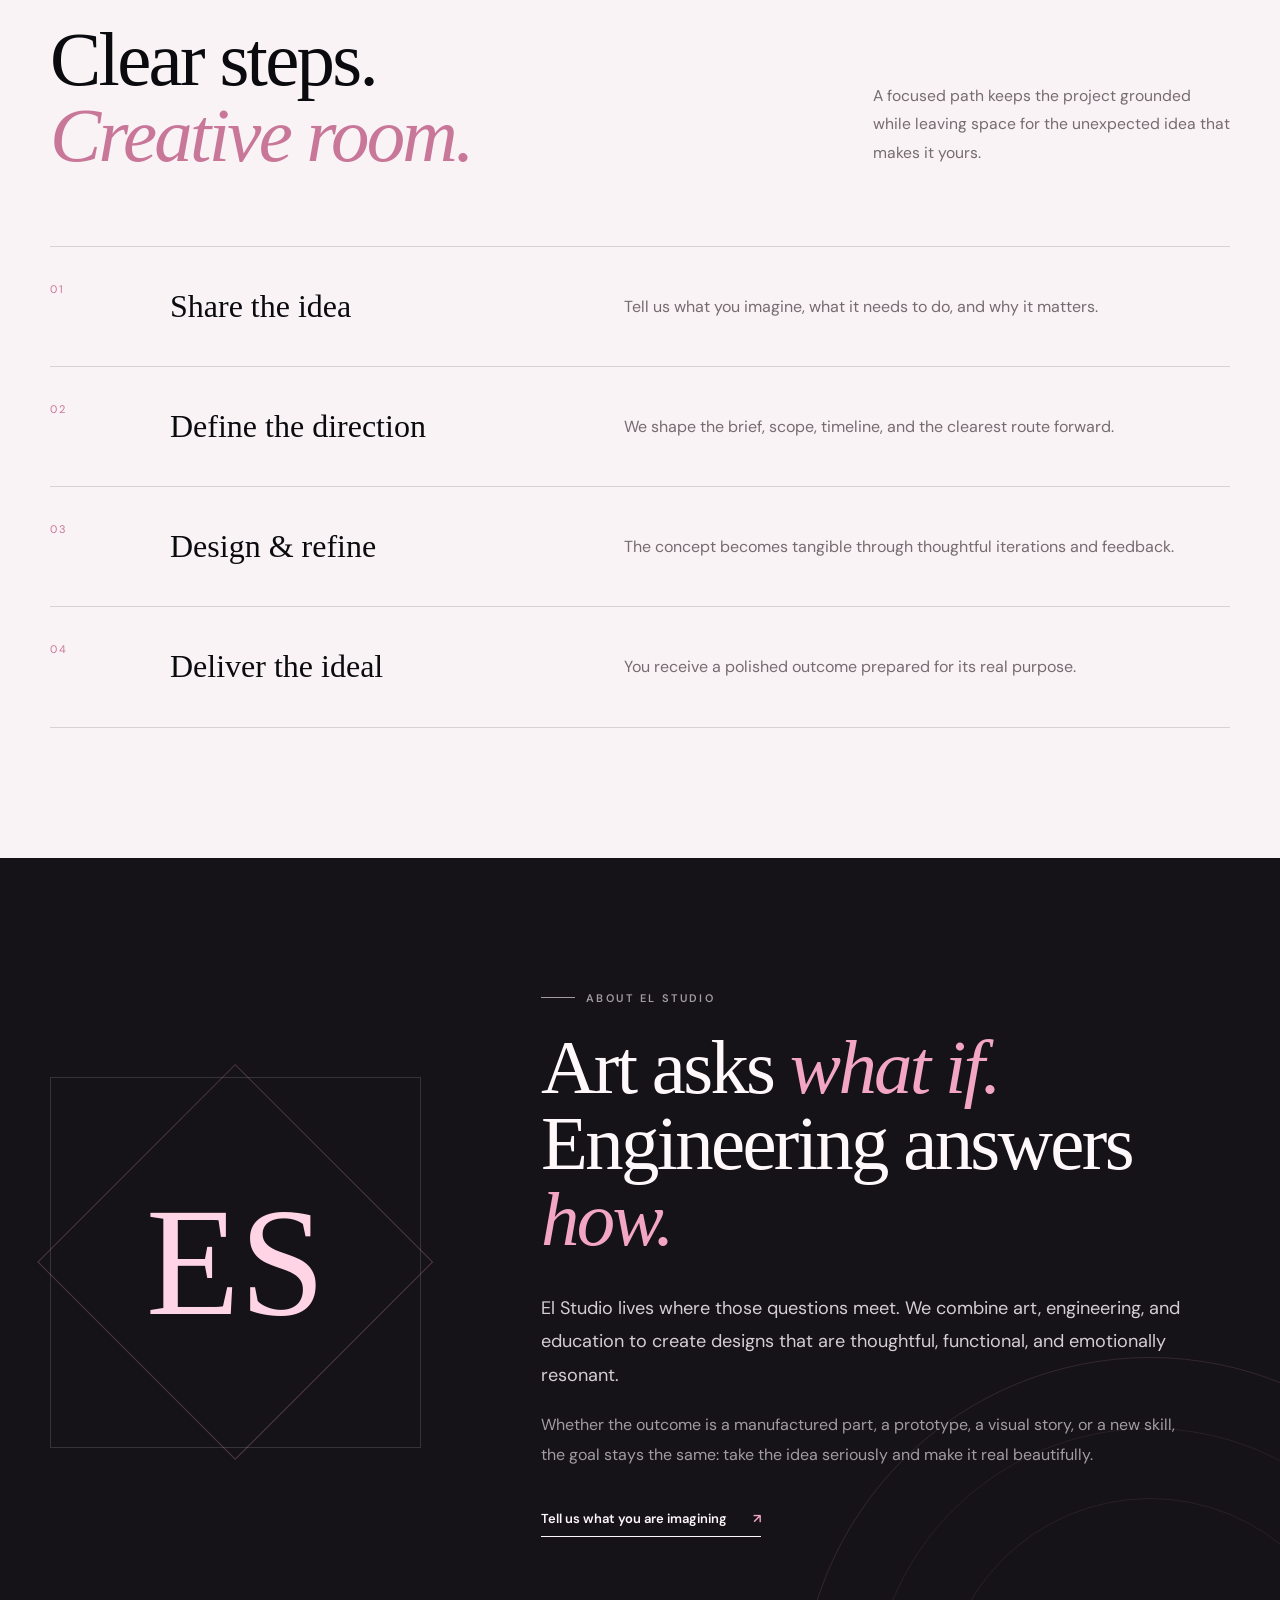
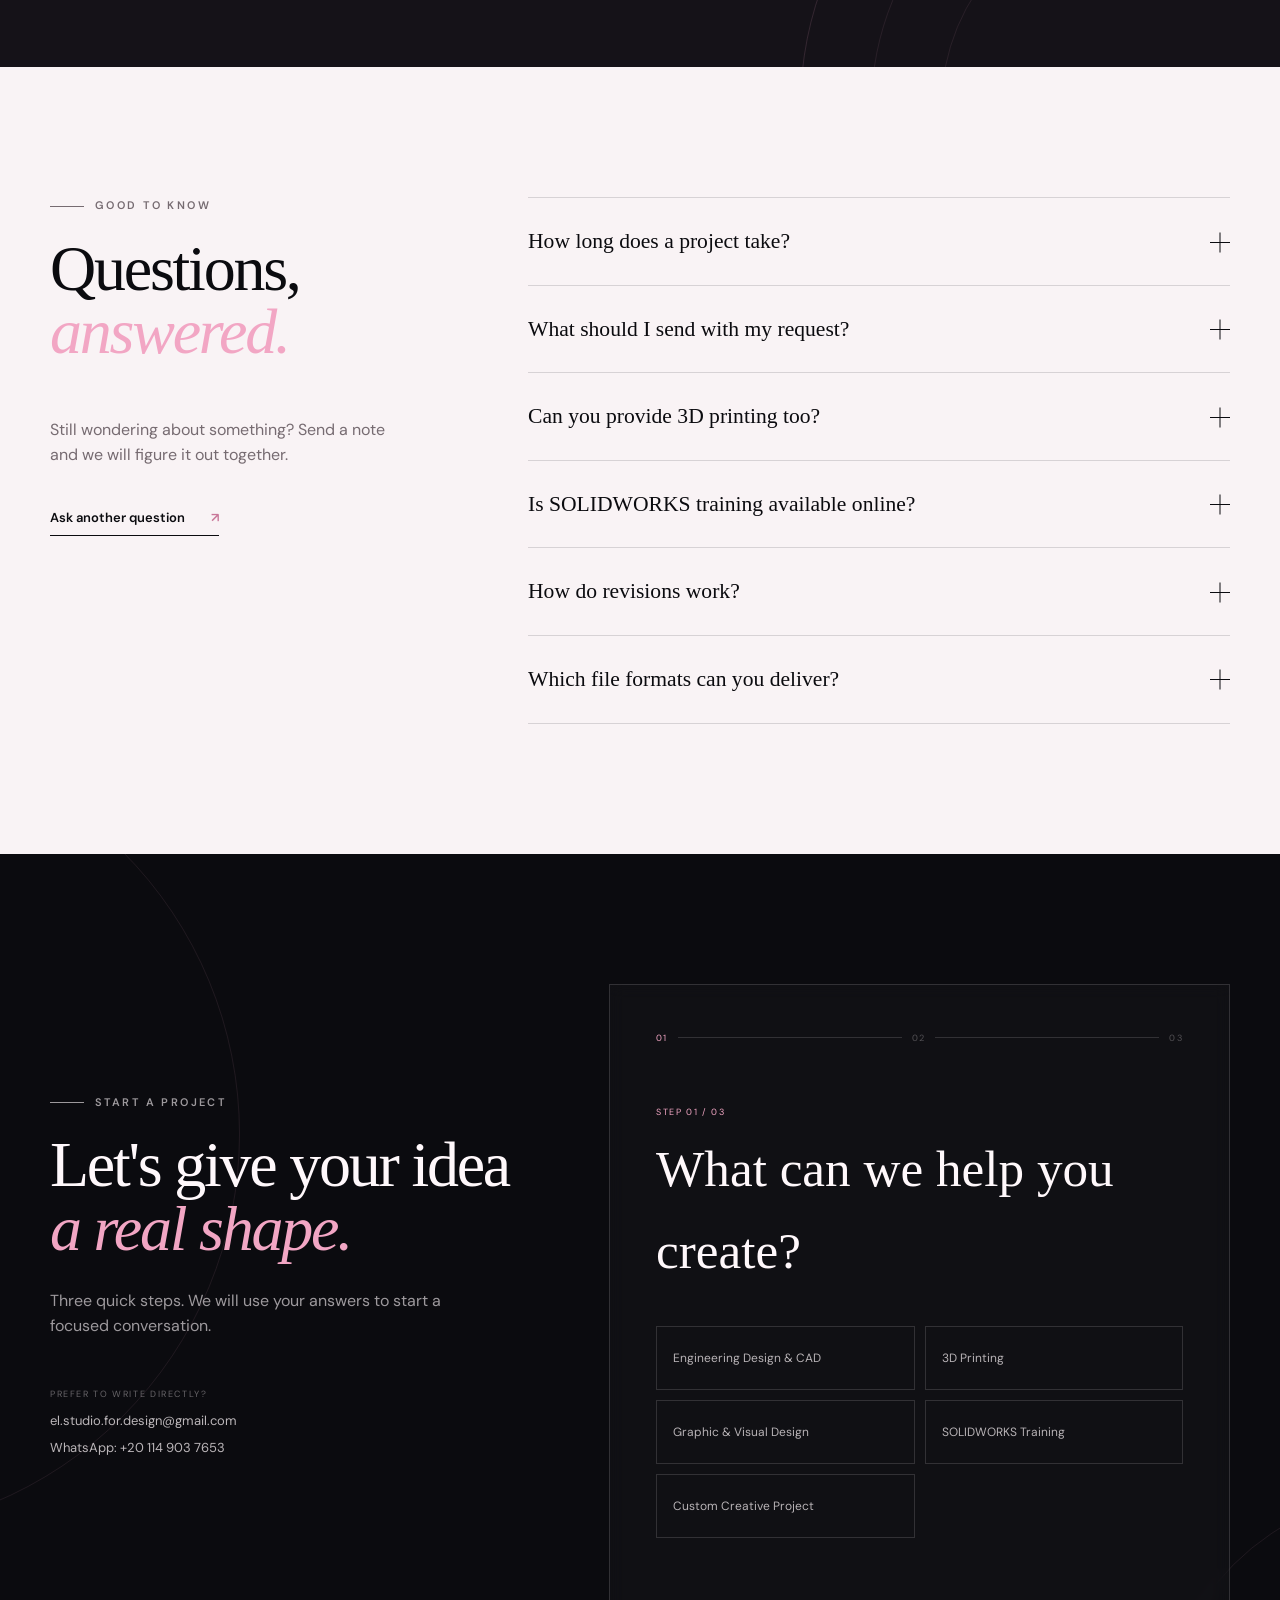
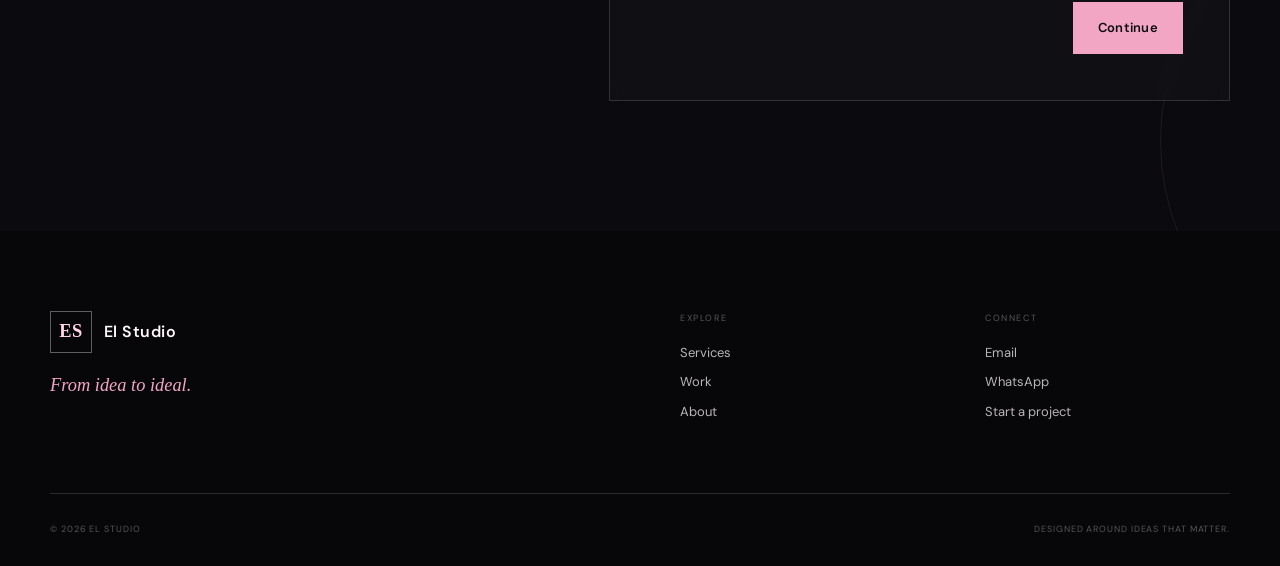
==== commit d073c7ba: "Remove service icons and tighten card layout" ====
--- a/index.html
+++ b/index.html
@@ -105,9 +105,6 @@
 
           <div class="service-grid">
             <article class="service-card service-card--featured reveal">
-<div class="service-card__visual service-icon" aria-hidden="true">
-                <svg viewBox="0 0 120 100"><path d="m60 12 35 20v38L60 90 25 70V32Z M25 32l35 20 35-20M60 52v38"/><path class="icon-detail" d="M17 25v-9h9M94 16h9v9M103 76v9h-9M26 85h-9v-9"/><circle cx="60" cy="52" r="3"/></svg>
-              </div>
               <div class="service-card__number">01</div>
               <h3>Engineering Design <em>&amp; CAD</em></h3>
               <p>Product design, mechanical modeling, technical drawings, surface modeling, and reverse engineering.</p>
@@ -115,9 +112,6 @@
             </article>
 
             <article class="service-card reveal">
-<div class="service-card__visual service-icon" aria-hidden="true">
-                <svg viewBox="0 0 120 100"><path d="M45 13h30l-5 17H50Z M60 30v13"/><path d="m26 52 34-18 34 18-34 18Z M26 63l34 18 34-18M26 74l34 18 34-18"/><path class="icon-detail" d="M53 43h14"/></svg>
-              </div>
               <div class="service-card__number">02</div>
               <h3>3D <em>Printing</em></h3>
               <p>Print-ready optimization, prototype guidance, design validation, and reliable STL preparation.</p>
@@ -125,9 +119,6 @@
             </article>
 
             <article class="service-card reveal">
-<div class="service-card__visual service-icon" aria-hidden="true">
-                <svg viewBox="0 0 120 100"><path d="m60 14 16 16-30 51-20 7 4-21Z M46 81l-16-14M68 22l-34 57"/><path class="icon-detail" d="M81 61c11-14 20-8 24-19M81 61h-8M105 42v8"/><circle cx="81" cy="61" r="3"/><circle cx="105" cy="42" r="3"/></svg>
-              </div>
               <div class="service-card__number">03</div>
               <h3>Graphic &amp; <em>Visual Design</em></h3>
               <p>Brand visuals, presentations, creative direction, and visual storytelling that makes ideas clear.</p>
@@ -135,9 +126,6 @@
             </article>
 
             <article class="service-card reveal">
-<div class="service-card__visual service-icon" aria-hidden="true">
-                <svg viewBox="0 0 120 100"><path d="m60 18 31 18v35L60 89 29 71V36Z M29 36l31 18 31-18M60 54v35"/><path class="icon-detail" d="M15 50h16M89 50h16M60 8v11"/><circle cx="60" cy="54" r="10"/><path d="m53 47 14 14M67 47 53 61"/></svg>
-              </div>
               <div class="service-card__number">04</div>
               <h3>SOLIDWORKS <em>Training</em></h3>
               <p>Practical, personalized learning experiences for individuals and teams — built around real work.</p>
@@ -145,9 +133,6 @@
             </article>
 
             <article class="service-card service-card--wide reveal">
-<div class="service-card__visual service-icon service-icon--custom" aria-hidden="true">
-                <svg viewBox="0 0 120 100"><path d="M58 45C43 13 12 11 17 43c3 19 22 24 41 13M62 45c15-32 46-34 41-2-3 19-22 24-41 13M58 45v38M62 45v38"/><path class="icon-detail" d="M58 47C44 52 34 66 39 82c10 1 17-8 19-20M62 47c14 5 24 19 19 35-10 1-17-8-19-20M59 43 51 30M61 43l8-13"/></svg>
-              </div>
               <div class="service-card__number">05</div>
               <div>
                 <h3>Custom Creative <em>Projects</em></h3>
--- a/styles.css
+++ b/styles.css
@@ -111,11 +111,11 @@
 .section-heading--dark h2 em { color: var(--pink); }
 
 .service-grid { display: grid; grid-template-columns: repeat(2, 1fr); border-top: 1px solid var(--line); border-left: 1px solid var(--line); }
-.service-card { position: relative; min-height: 420px; padding: 40px; overflow: hidden; border-right: 1px solid var(--line); border-bottom: 1px solid var(--line); background: rgba(255,255,255,.18); transition: background .4s var(--ease), color .4s var(--ease); }
+.service-card { position: relative; min-height: 360px; padding: 44px; overflow: hidden; border-right: 1px solid var(--line); border-bottom: 1px solid var(--line); background: rgba(255,255,255,.18); transition: background .4s var(--ease), color .4s var(--ease); }
 .service-card:hover { background: var(--ink); color: var(--ivory); }
-.service-card--featured { min-height: 500px; }
-.service-card--wide { grid-column: 1 / -1; display: grid; grid-template-columns: 170px 1fr auto; align-items: end; gap: 35px; min-height: 280px; }
-.service-card__number { margin-bottom: 90px; color: var(--rose); font-size: 10px; letter-spacing: .2em; }
+.service-card--featured { min-height: 360px; }
+.service-card--wide { grid-column: 1 / -1; display: grid; grid-template-columns: 80px 1fr auto; align-items: end; gap: 35px; min-height: 250px; }
+.service-card__number { margin-bottom: 48px; color: var(--rose); font-size: 10px; letter-spacing: .2em; }
 .service-card--wide .service-card__number { align-self: start; margin: 0; }
 .service-card h3 { max-width: 480px; margin-bottom: 18px; font-family: var(--serif); font-size: clamp(2rem, 4vw, 3.4rem); font-weight: 400; line-height: 1.05; }
 .service-card h3 em { color: var(--rose); }
@@ -126,6 +126,11 @@
 .service-request span { margin-left: 16px; }
 .service-card__visual { position: absolute; top: 42px; right: 40px; width: 150px; height: 120px; opacity: .7; transition: opacity .3s, transform .5s var(--ease); }
 .service-card:hover .service-card__visual { opacity: 1; transform: rotate(2deg) scale(1.05); }
+.service-icon { display: grid; place-items: center; width: 122px; height: 104px; color: var(--rose); opacity: .78; }
+.service-icon svg { width: 100%; height: 100%; overflow: visible; fill: none; stroke: currentColor; stroke-width: 1.15; stroke-linecap: round; stroke-linejoin: round; }
+.service-icon svg .icon-detail { stroke-dasharray: 3 4; opacity: .65; }
+.service-icon svg circle { fill: var(--paper); stroke: currentColor; }
+.service-icon--custom { top: 54px; right: auto; left: 48px; width: 128px; height: 112px; }
 .visual-cad__cube { position: absolute; inset: 18px 30px 10px; border: 1px solid var(--rose); transform: skewY(-22deg); }
 .visual-cad::before, .visual-cad::after, .visual-cad i, .visual-cad b { content: ""; position: absolute; background: var(--rose); opacity: .65; }
 .visual-cad::before { top: 0; bottom: 0; left: 50%; width: 1px; }
@@ -298,7 +303,7 @@
   .service-card { min-height: 390px; padding: 32px; }
   .service-card--wide { grid-template-columns: 120px 1fr; }
   .service-card--wide .service-request { grid-column: 2; justify-self: start; }
-  .visual-butterfly { left: 20px; }
+  .service-icon--custom { left: 28px; }
   .work-card, .work-card--reverse { grid-template-columns: 1fr; gap: 35px; }
   .work-card--reverse .work-card__art { order: 0; }
   .work-card__copy { max-width: 650px; }
@@ -331,7 +336,7 @@
   .service-card--wide { grid-column: auto; display: block; min-height: 430px; }
   .service-card--wide .service-card__number { margin-bottom: 100px; }
   .service-card__visual { right: 24px; top: 28px; }
-  .visual-butterfly { left: auto; }
+  .service-icon--custom { right: 24px; left: auto; }
   .work-list { gap: 65px; }
   .work-card__art { min-height: 370px; }
   .work-card__image { height: 370px; }
